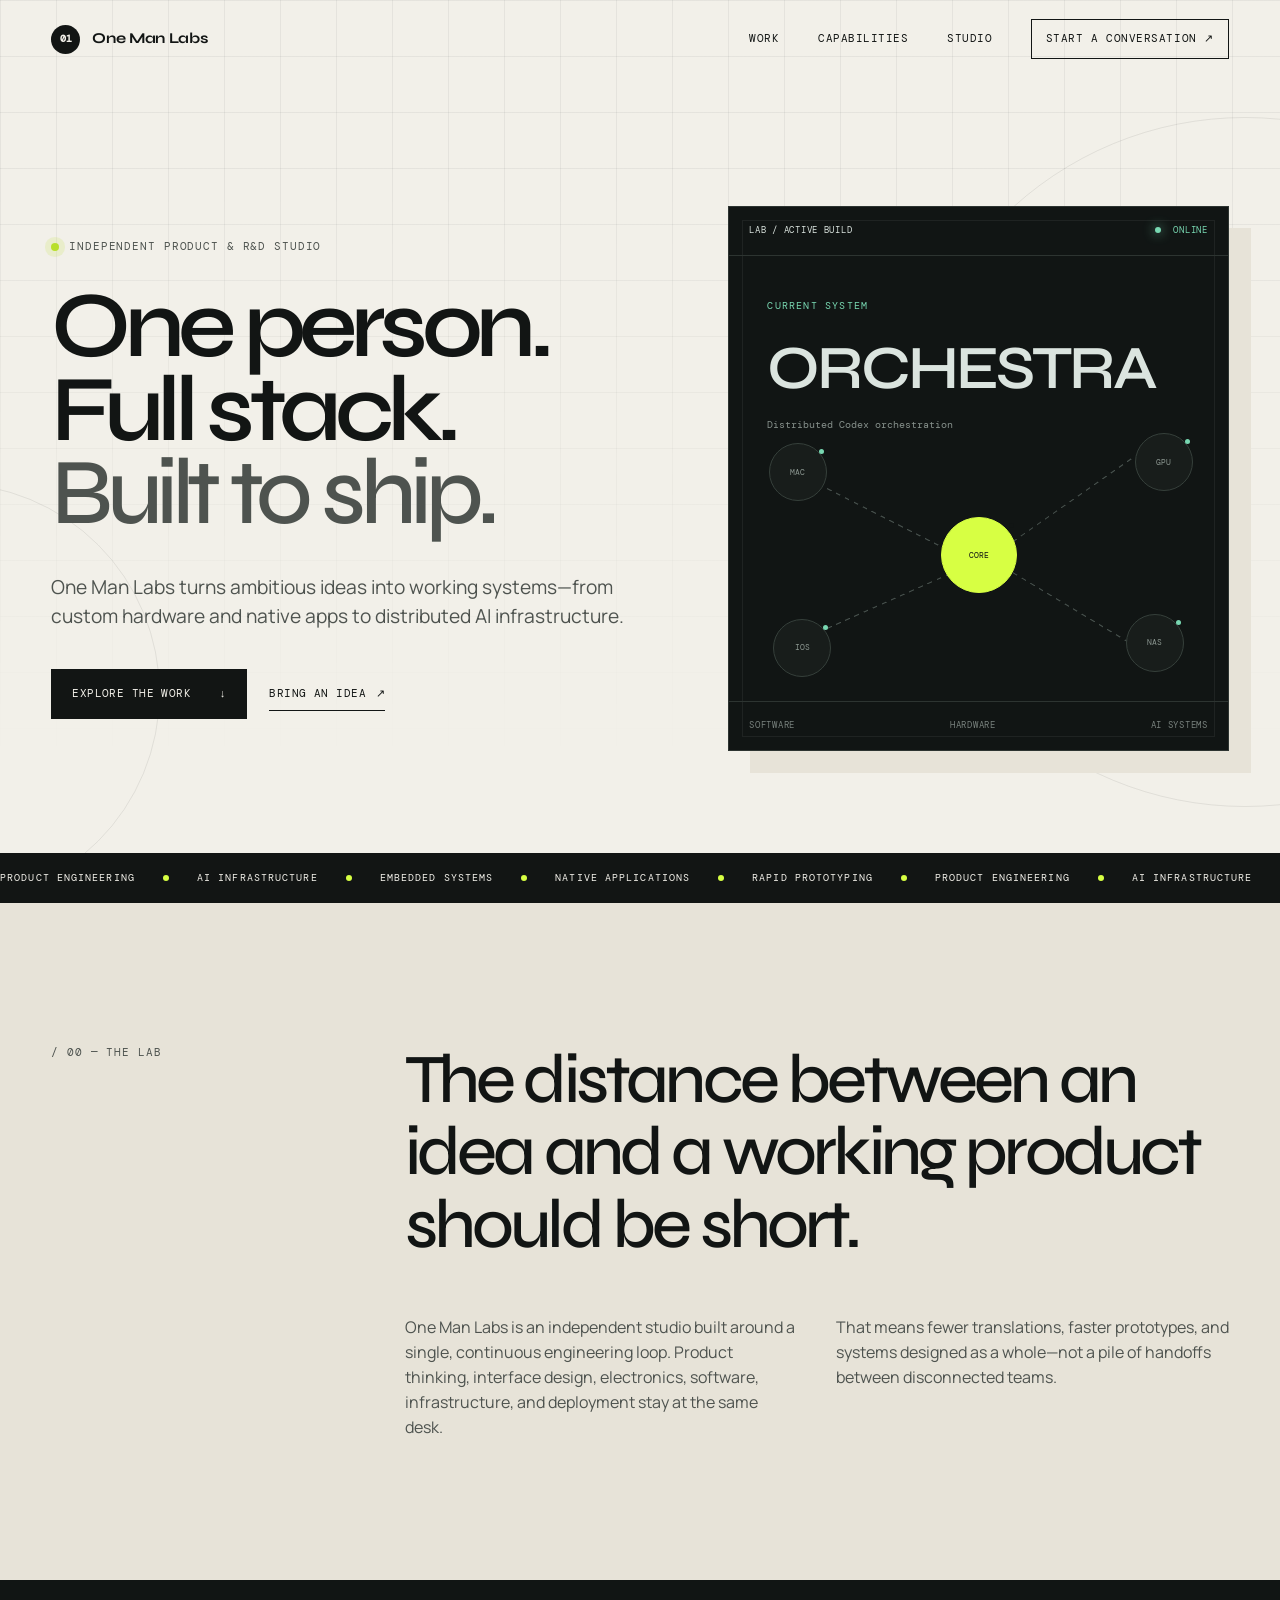
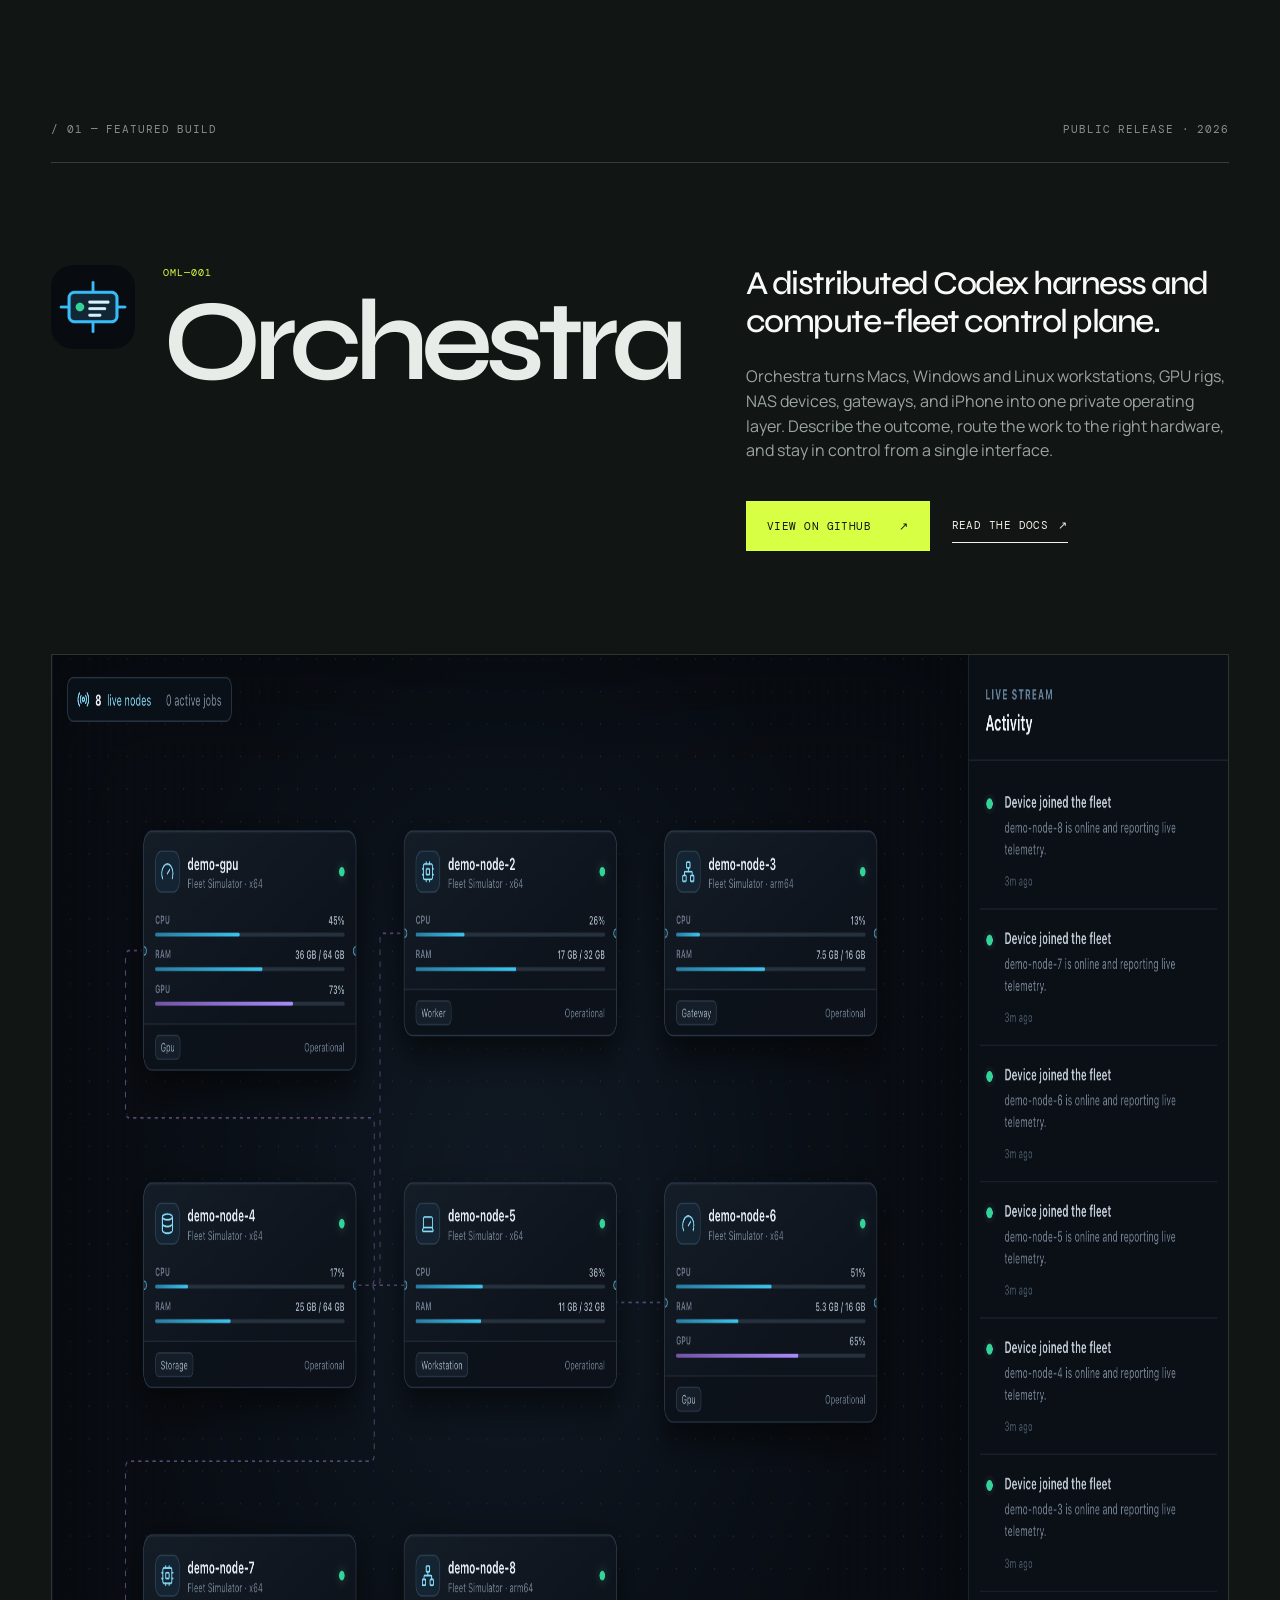
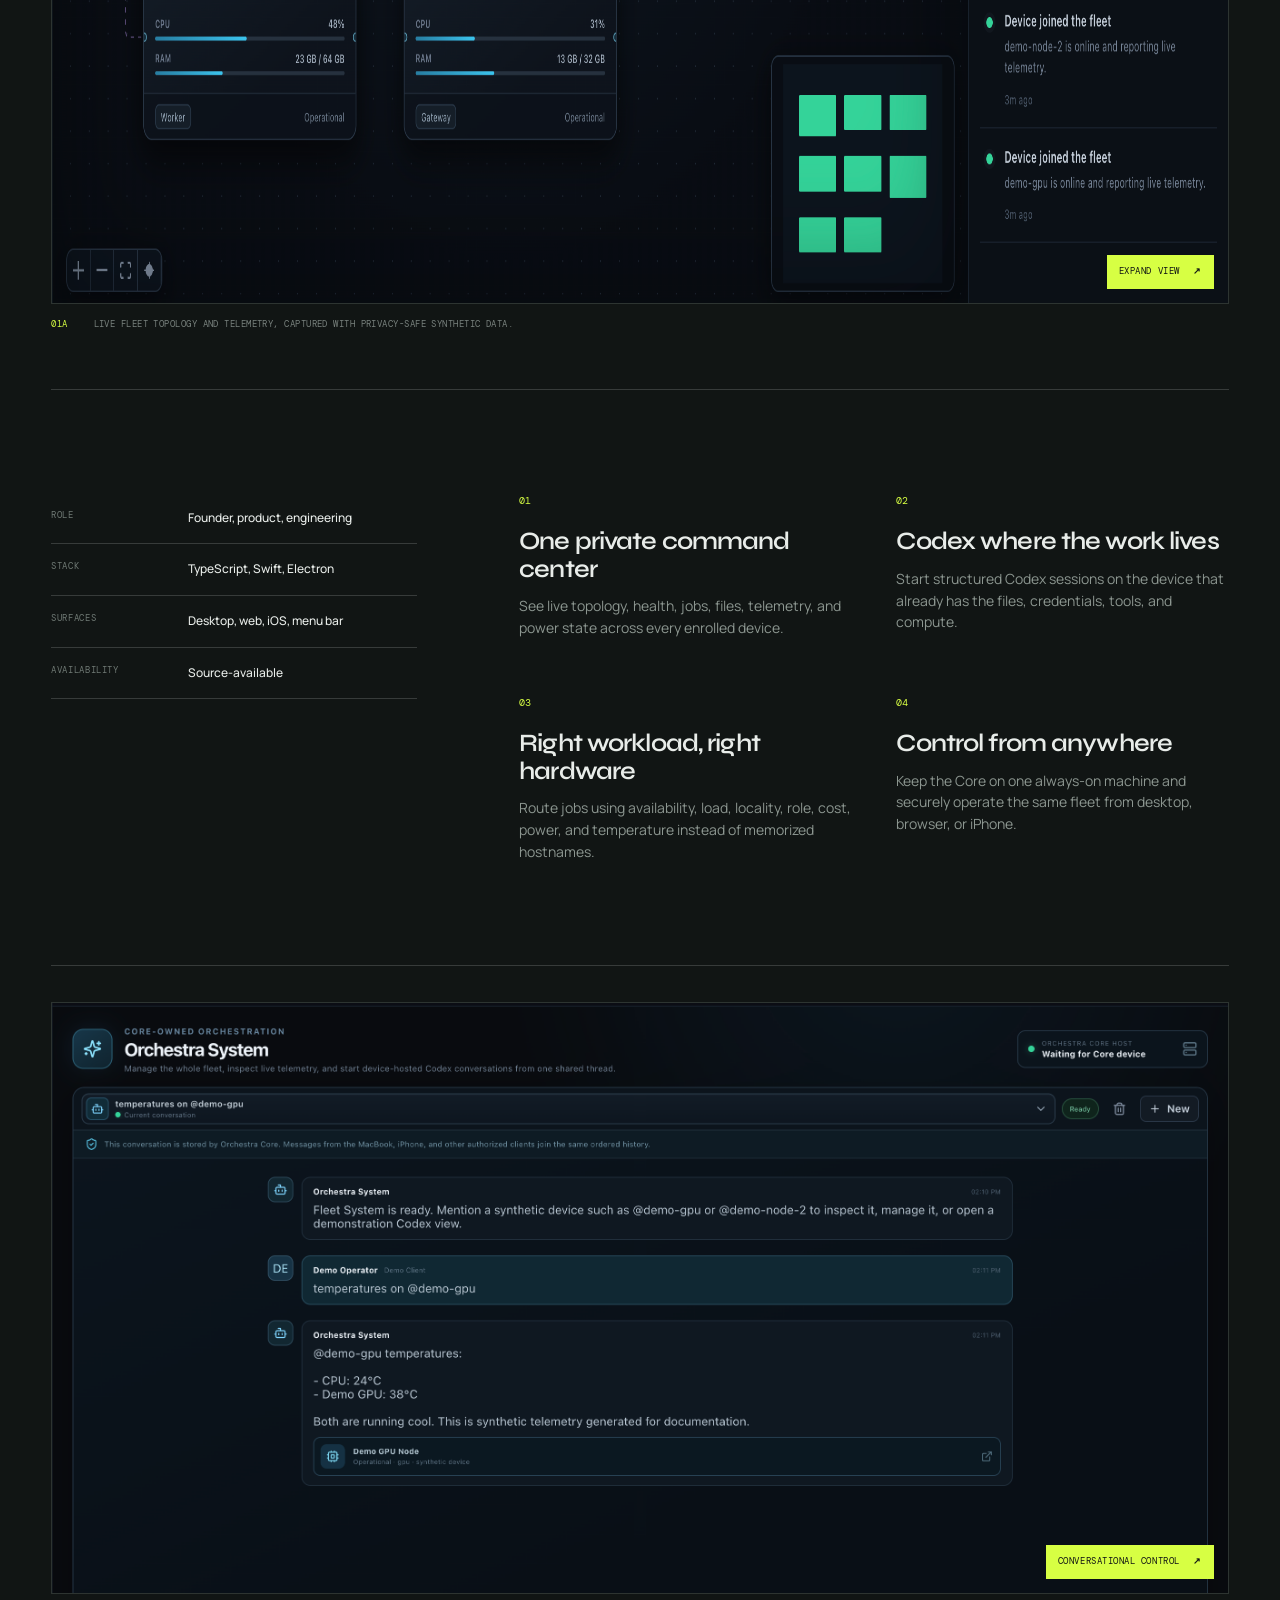
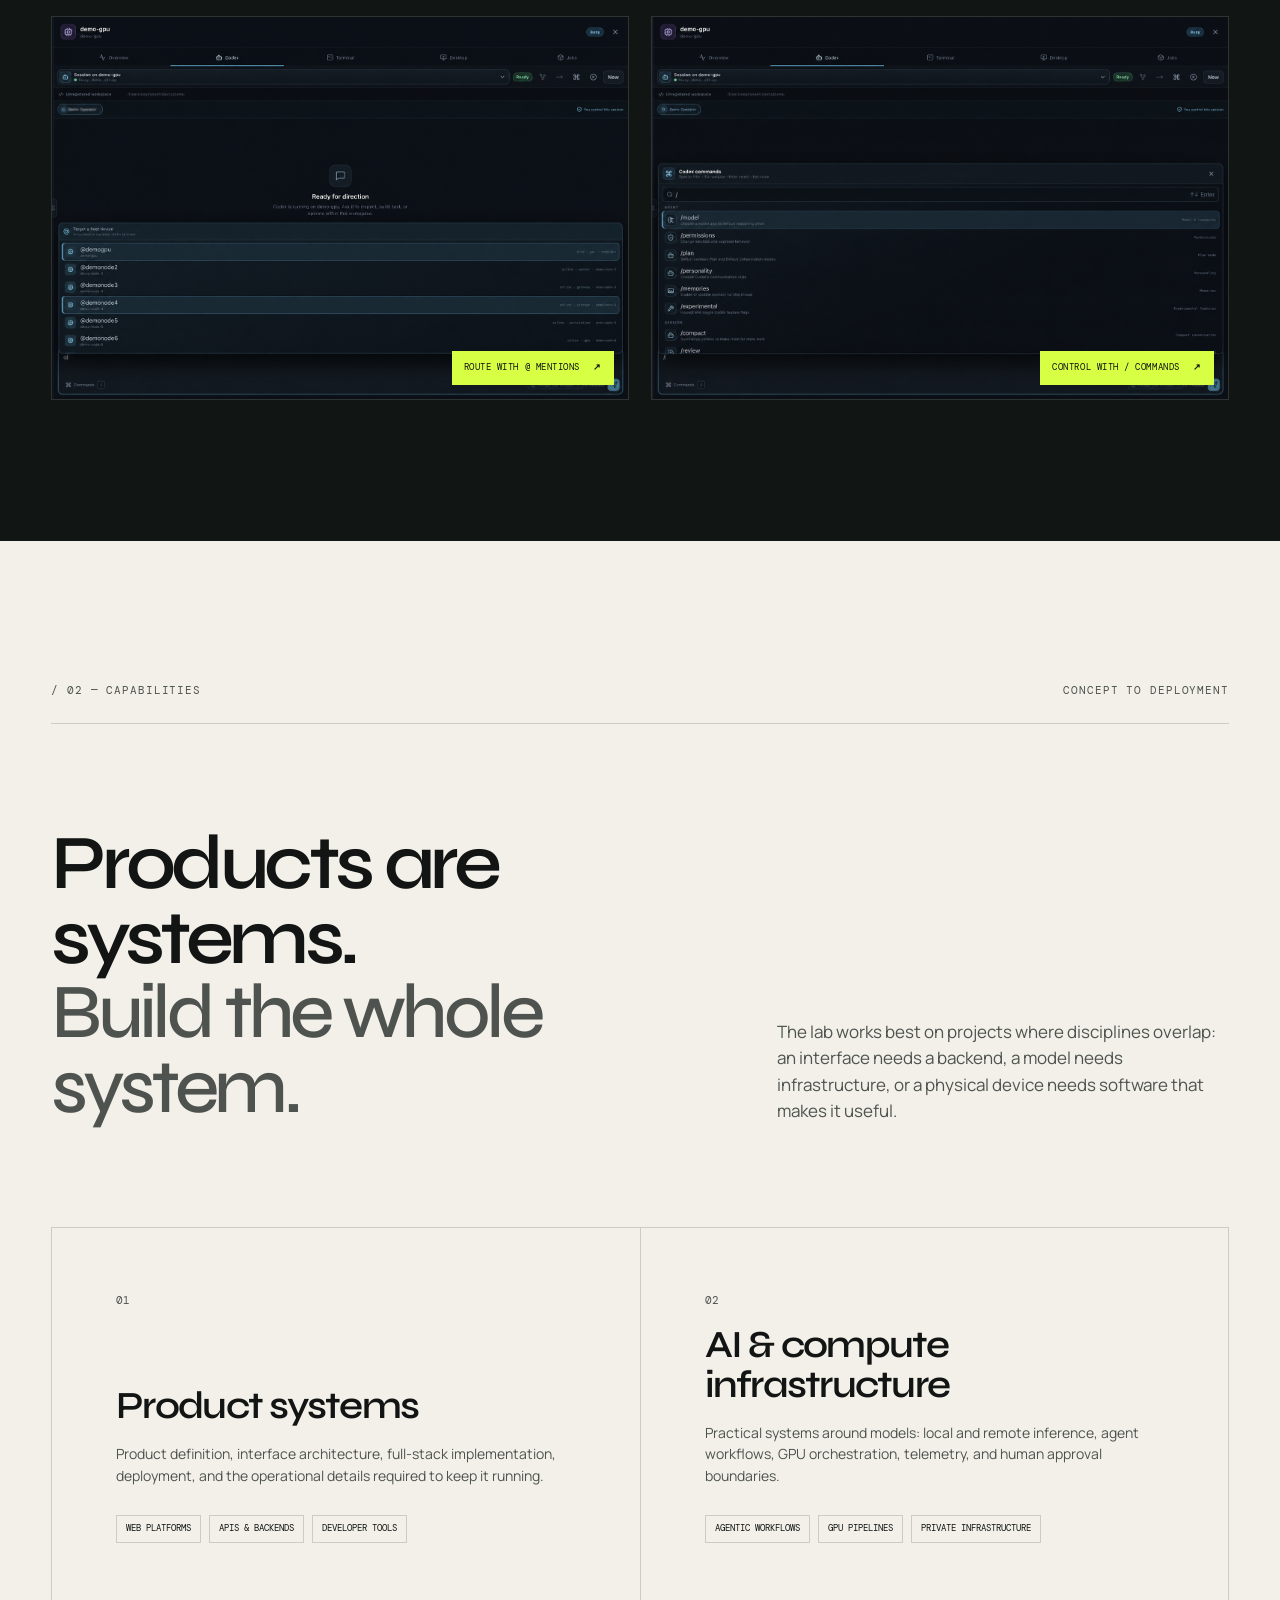
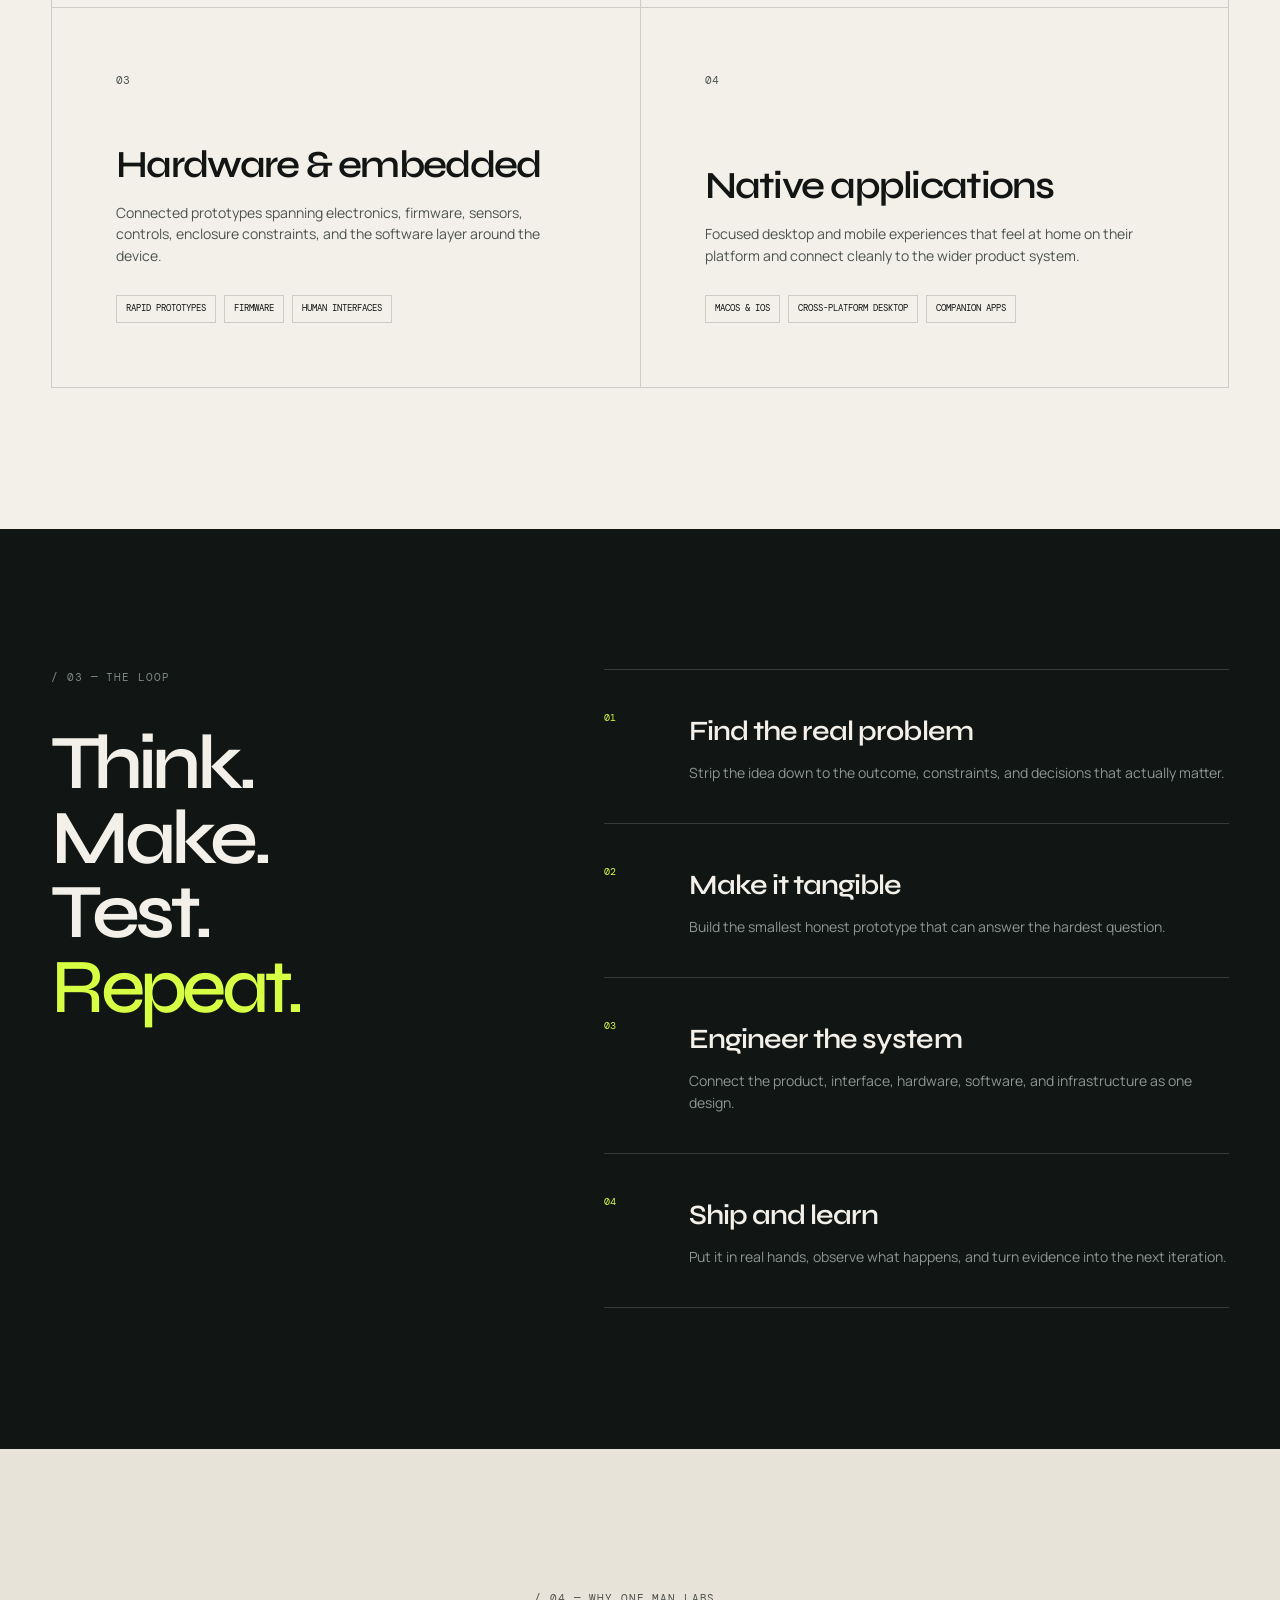
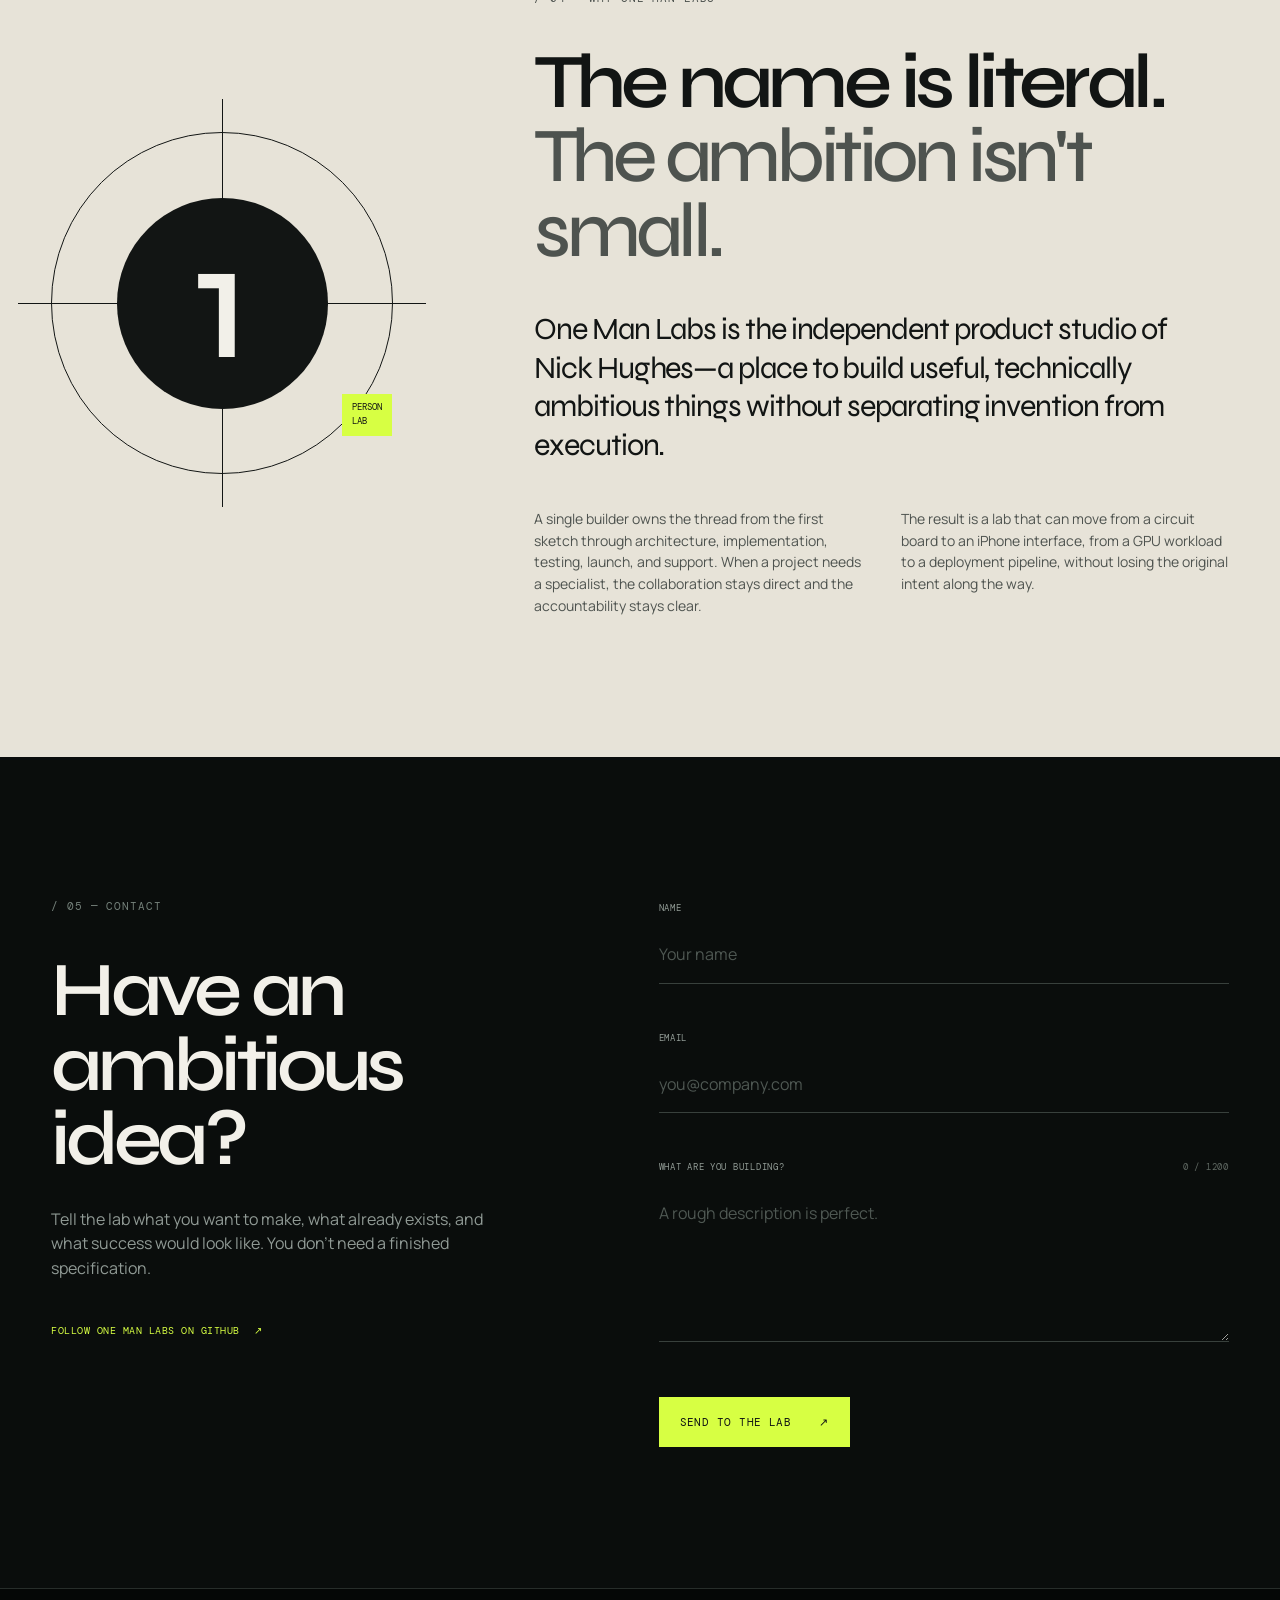
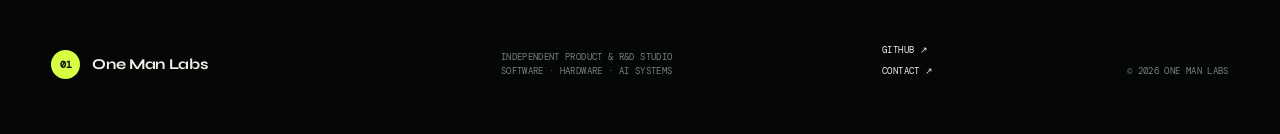
==== index.html @ 86913801 "Launch redesigned One Man Labs website" ====
<!DOCTYPE html>
<html lang="en">
<head>
  <meta charset="utf-8">
  <meta name="viewport" content="width=device-width, initial-scale=1">
  <meta name="description" content="One Man Labs is an independent product and R&amp;D studio building software, hardware, and AI systems from first sketch to shipped product.">
  <meta name="theme-color" content="#f2f0e9">
  <meta property="og:title" content="One Man Labs — Independent Product &amp; R&amp;D Studio">
  <meta property="og:description" content="One person. Full stack. From circuit boards to distributed AI systems.">
  <meta property="og:type" content="website">
  <meta property="og:url" content="https://www.onemanlabs.org/">
  <meta property="og:image" content="https://www.onemanlabs.org/assets/og.png">
  <meta property="og:image:width" content="1672">
  <meta property="og:image:height" content="941">
  <meta property="og:image:alt" content="One Man Labs — One person. Full stack. Built to ship.">
  <meta name="twitter:card" content="summary_large_image">
  <meta name="twitter:image" content="https://www.onemanlabs.org/assets/og.png">
  <title>One Man Labs — Independent Product &amp; R&amp;D Studio</title>
  <script>document.documentElement.classList.add("js");</script>
  <link rel="icon" href="assets/orchestra/orchestra-icon.png">
  <link rel="preconnect" href="https://fonts.googleapis.com">
  <link rel="preconnect" href="https://fonts.gstatic.com" crossorigin>
  <link href="https://fonts.googleapis.com/css2?family=DM+Mono:wght@400;500&amp;family=Manrope:wght@400;500;600;700&amp;family=Syne:wght@500;600;700&amp;display=swap" rel="stylesheet">
  <link rel="stylesheet" href="style.css">
</head>
<body>
  <a class="skip-link" href="#main">Skip to content</a>

  <nav class="site-nav" aria-label="Primary navigation">
    <div class="nav-inner">
      <a class="brand" href="#top" aria-label="One Man Labs, home">
        <span class="brand-index">01</span>
        <span>One Man Labs</span>
      </a>
      <button class="nav-toggle" type="button" aria-expanded="false" aria-controls="nav-links" aria-label="Open navigation">
        <span></span><span></span>
      </button>
      <div class="nav-links" id="nav-links">
        <a href="#work">Work</a>
        <a href="#capabilities">Capabilities</a>
        <a href="#studio">Studio</a>
        <a class="nav-contact" href="#contact">Start a conversation <span aria-hidden="true">↗</span></a>
      </div>
    </div>
  </nav>

  <main id="main">
    <header class="hero" id="top">
      <div class="hero-orbit orbit-one" aria-hidden="true"></div>
      <div class="hero-orbit orbit-two" aria-hidden="true"></div>
      <div class="container hero-grid">
        <div class="hero-copy">
          <p class="kicker reveal"><span></span> Independent product &amp; R&amp;D studio</p>
          <h1 class="reveal">One person.<br>Full stack.<br><em>Built to ship.</em></h1>
          <p class="hero-intro reveal">One Man Labs turns ambitious ideas into working systems—from custom hardware and native apps to distributed AI infrastructure.</p>
          <div class="hero-actions reveal">
            <a class="button button-dark" href="#work">Explore the work <span aria-hidden="true">↓</span></a>
            <a class="text-link" href="#contact">Bring an idea <span aria-hidden="true">↗</span></a>
          </div>
        </div>

        <div class="hero-console reveal" role="img" aria-label="A diagram representing the One Man Labs build process">
          <div class="console-head">
            <span>LAB / ACTIVE BUILD</span>
            <span class="status"><i></i> ONLINE</span>
          </div>
          <div class="console-main">
            <div class="console-label">CURRENT SYSTEM</div>
            <div class="console-title">ORCHESTRA</div>
            <div class="console-subtitle">Distributed Codex orchestration</div>
            <div class="system-map" aria-hidden="true">
              <span class="node node-core">CORE</span>
              <span class="node node-a">MAC</span>
              <span class="node node-b">GPU</span>
              <span class="node node-c">IOS</span>
              <span class="node node-d">NAS</span>
              <i class="line line-a"></i>
              <i class="line line-b"></i>
              <i class="line line-c"></i>
              <i class="line line-d"></i>
            </div>
          </div>
          <div class="console-foot">
            <span>SOFTWARE</span><span>HARDWARE</span><span>AI SYSTEMS</span>
          </div>
        </div>
      </div>

      <section class="discipline-strip" aria-label="One Man Labs disciplines">
        <div class="strip-track">
          <span>Product engineering</span><i></i><span>AI infrastructure</span><i></i><span>Embedded systems</span><i></i><span>Native applications</span><i></i><span>Rapid prototyping</span><i></i>
          <span aria-hidden="true">Product engineering</span><i aria-hidden="true"></i><span aria-hidden="true">AI infrastructure</span><i aria-hidden="true"></i><span aria-hidden="true">Embedded systems</span><i aria-hidden="true"></i><span aria-hidden="true">Native applications</span><i aria-hidden="true"></i><span aria-hidden="true">Rapid prototyping</span><i aria-hidden="true"></i>
        </div>
      </section>
    </header>

    <section class="statement section">
      <div class="container statement-grid">
        <p class="section-index reveal">/ 00 — THE LAB</p>
        <div>
          <h2 class="statement-title reveal">The distance between an idea and a working product should be short.</h2>
          <div class="statement-copy reveal">
            <p>One Man Labs is an independent studio built around a single, continuous engineering loop. Product thinking, interface design, electronics, software, infrastructure, and deployment stay at the same desk.</p>
            <p>That means fewer translations, faster prototypes, and systems designed as a whole—not a pile of handoffs between disconnected teams.</p>
          </div>
        </div>
      </div>
    </section>

    <section class="featured section" id="work">
      <div class="container">
        <div class="section-heading reveal">
          <p class="section-index">/ 01 — FEATURED BUILD</p>
          <p class="heading-note">Public release · 2026</p>
        </div>

        <article class="project">
          <div class="project-header">
            <div class="project-title-wrap reveal">
              <img class="project-icon" src="assets/orchestra/orchestra-icon.png" alt="Orchestra app icon" width="96" height="96">
              <div>
                <p class="project-number">OML—001</p>
                <h2>Orchestra</h2>
              </div>
            </div>
            <div class="project-summary reveal">
              <p class="project-lede">A distributed Codex harness and compute-fleet control plane.</p>
              <p>Orchestra turns Macs, Windows and Linux workstations, GPU rigs, NAS devices, gateways, and iPhone into one private operating layer. Describe the outcome, route the work to the right hardware, and stay in control from a single interface.</p>
              <div class="project-actions">
                <a class="button button-accent" href="https://github.com/OneManLabs/orchestra" target="_blank" rel="noopener noreferrer">View on GitHub <span aria-hidden="true">↗</span></a>
                <a class="text-link light" href="https://github.com/OneManLabs/orchestra#quick-start" target="_blank" rel="noopener noreferrer">Read the docs <span aria-hidden="true">↗</span></a>
              </div>
            </div>
          </div>

          <figure class="project-hero reveal">
            <button class="image-button" type="button" data-lightbox="assets/orchestra/fleet-canvas.png" aria-label="Open full-size Orchestra fleet canvas screenshot">
              <img src="assets/orchestra/fleet-canvas.png" alt="Orchestra Canvas displaying a synthetic eight-device compute fleet and live activity" width="2048" height="1248">
              <span>Expand view <b aria-hidden="true">↗</b></span>
            </button>
            <figcaption><span>01A</span> Live fleet topology and telemetry, captured with privacy-safe synthetic data.</figcaption>
          </figure>

          <div class="project-details">
            <div class="project-facts reveal">
              <div><span>Role</span><strong>Founder, product, engineering</strong></div>
              <div><span>Stack</span><strong>TypeScript, Swift, Electron</strong></div>
              <div><span>Surfaces</span><strong>Desktop, web, iOS, menu bar</strong></div>
              <div><span>Availability</span><strong>Source-available</strong></div>
            </div>
            <div class="project-capabilities">
              <article class="reveal">
                <span>01</span>
                <h3>One private command center</h3>
                <p>See live topology, health, jobs, files, telemetry, and power state across every enrolled device.</p>
              </article>
              <article class="reveal">
                <span>02</span>
                <h3>Codex where the work lives</h3>
                <p>Start structured Codex sessions on the device that already has the files, credentials, tools, and compute.</p>
              </article>
              <article class="reveal">
                <span>03</span>
                <h3>Right workload, right hardware</h3>
                <p>Route jobs using availability, load, locality, role, cost, power, and temperature instead of memorized hostnames.</p>
              </article>
              <article class="reveal">
                <span>04</span>
                <h3>Control from anywhere</h3>
                <p>Keep the Core on one always-on machine and securely operate the same fleet from desktop, browser, or iPhone.</p>
              </article>
            </div>
          </div>

          <section class="gallery" aria-label="Orchestra screenshots">
            <figure class="gallery-item gallery-wide reveal">
              <button class="image-button" type="button" data-lightbox="assets/orchestra/orchestra-system.png" aria-label="Open full-size Orchestra System screenshot">
                <img src="assets/orchestra/orchestra-system.png" alt="Orchestra System conversation inspecting synthetic GPU temperatures" loading="lazy" width="2048" height="1033">
                <span>Conversational control <b aria-hidden="true">↗</b></span>
              </button>
            </figure>
            <figure class="gallery-item reveal">
              <button class="image-button" type="button" data-lightbox="assets/orchestra/codex-device-mentions.png" aria-label="Open full-size Codex device mentions screenshot">
                <img src="assets/orchestra/codex-device-mentions.png" alt="Orchestra Codex interface routing a session with an at-device mention" loading="lazy" width="2048" height="1357">
                <span>Route with @ mentions <b aria-hidden="true">↗</b></span>
              </button>
            </figure>
            <figure class="gallery-item reveal">
              <button class="image-button" type="button" data-lightbox="assets/orchestra/codex-slash-commands.png" aria-label="Open full-size Codex slash commands screenshot">
                <img src="assets/orchestra/codex-slash-commands.png" alt="Orchestra Codex interface showing the slash-command palette" loading="lazy" width="2048" height="1357">
                <span>Control with / commands <b aria-hidden="true">↗</b></span>
              </button>
            </figure>
          </section>
        </article>
      </div>
    </section>

    <section class="capabilities section" id="capabilities">
      <div class="container">
        <div class="section-heading reveal">
          <p class="section-index">/ 02 — CAPABILITIES</p>
          <p class="heading-note">Concept to deployment</p>
        </div>
        <div class="capability-intro">
          <h2 class="reveal">Products are systems.<br><em>Build the whole system.</em></h2>
          <p class="reveal">The lab works best on projects where disciplines overlap: an interface needs a backend, a model needs infrastructure, or a physical device needs software that makes it useful.</p>
        </div>
        <div class="capability-list">
          <article class="reveal">
            <span class="cap-number">01</span>
            <h3>Product systems</h3>
            <p>Product definition, interface architecture, full-stack implementation, deployment, and the operational details required to keep it running.</p>
            <ul><li>Web platforms</li><li>APIs &amp; backends</li><li>Developer tools</li></ul>
          </article>
          <article class="reveal">
            <span class="cap-number">02</span>
            <h3>AI &amp; compute infrastructure</h3>
            <p>Practical systems around models: local and remote inference, agent workflows, GPU orchestration, telemetry, and human approval boundaries.</p>
            <ul><li>Agentic workflows</li><li>GPU pipelines</li><li>Private infrastructure</li></ul>
          </article>
          <article class="reveal">
            <span class="cap-number">03</span>
            <h3>Hardware &amp; embedded</h3>
            <p>Connected prototypes spanning electronics, firmware, sensors, controls, enclosure constraints, and the software layer around the device.</p>
            <ul><li>Rapid prototypes</li><li>Firmware</li><li>Human interfaces</li></ul>
          </article>
          <article class="reveal">
            <span class="cap-number">04</span>
            <h3>Native applications</h3>
            <p>Focused desktop and mobile experiences that feel at home on their platform and connect cleanly to the wider product system.</p>
            <ul><li>macOS &amp; iOS</li><li>Cross-platform desktop</li><li>Companion apps</li></ul>
          </article>
        </div>
      </div>
    </section>

    <section class="process section">
      <div class="container process-grid">
        <div class="process-title reveal">
          <p class="section-index">/ 03 — THE LOOP</p>
          <h2>Think.<br>Make.<br>Test.<br><em>Repeat.</em></h2>
        </div>
        <ol class="process-list">
          <li class="reveal"><span>01</span><div><h3>Find the real problem</h3><p>Strip the idea down to the outcome, constraints, and decisions that actually matter.</p></div></li>
          <li class="reveal"><span>02</span><div><h3>Make it tangible</h3><p>Build the smallest honest prototype that can answer the hardest question.</p></div></li>
          <li class="reveal"><span>03</span><div><h3>Engineer the system</h3><p>Connect the product, interface, hardware, software, and infrastructure as one design.</p></div></li>
          <li class="reveal"><span>04</span><div><h3>Ship and learn</h3><p>Put it in real hands, observe what happens, and turn evidence into the next iteration.</p></div></li>
        </ol>
      </div>
    </section>

    <section class="studio section" id="studio">
      <div class="container studio-grid">
        <div class="studio-mark reveal" aria-hidden="true">
          <span>1</span>
          <small>PERSON<br>LAB</small>
        </div>
        <div class="studio-copy">
          <p class="section-index reveal">/ 04 — WHY ONE MAN LABS</p>
          <h2 class="reveal">The name is literal.<br><em>The ambition isn't small.</em></h2>
          <p class="studio-lede reveal">One Man Labs is the independent product studio of Nick Hughes—a place to build useful, technically ambitious things without separating invention from execution.</p>
          <div class="studio-columns reveal">
            <p>A single builder owns the thread from the first sketch through architecture, implementation, testing, launch, and support. When a project needs a specialist, the collaboration stays direct and the accountability stays clear.</p>
            <p>The result is a lab that can move from a circuit board to an iPhone interface, from a GPU workload to a deployment pipeline, without losing the original intent along the way.</p>
          </div>
        </div>
      </div>
    </section>

    <section class="contact section" id="contact">
      <div class="container contact-grid">
        <div class="contact-copy reveal">
          <p class="section-index">/ 05 — CONTACT</p>
          <h2>Have an ambitious idea?</h2>
          <p>Tell the lab what you want to make, what already exists, and what success would look like. You don't need a finished specification.</p>
          <a class="github-link" href="https://github.com/OneManLabs" target="_blank" rel="noopener noreferrer">Follow One Man Labs on GitHub <span aria-hidden="true">↗</span></a>
        </div>

        <form id="contact-form" class="contact-form reveal" novalidate>
          <div class="form-status" role="status" aria-live="polite" hidden></div>
          <div class="form-row">
            <label for="name">Name</label>
            <input id="name" name="name" type="text" autocomplete="name" placeholder="Your name" required>
            <span class="field-error" data-error-for="name"></span>
          </div>
          <div class="form-row">
            <label for="email">Email</label>
            <input id="email" name="email" type="email" autocomplete="email" placeholder="you@company.com" required>
            <span class="field-error" data-error-for="email"></span>
          </div>
          <div class="form-row">
            <label for="message">What are you building? <span class="char-count">0 / 1200</span></label>
            <textarea id="message" name="message" rows="5" maxlength="1200" placeholder="A rough description is perfect." required></textarea>
            <span class="field-error" data-error-for="message"></span>
          </div>
          <button class="button button-accent" type="submit">Send to the lab <span aria-hidden="true">↗</span></button>
        </form>
      </div>
    </section>
  </main>

  <footer class="site-footer">
    <div class="container footer-grid">
      <a class="brand footer-brand" href="#top"><span class="brand-index">01</span><span>One Man Labs</span></a>
      <p>Independent product &amp; R&amp;D studio<br>Software · Hardware · AI systems</p>
      <div class="footer-links">
        <a href="https://github.com/OneManLabs" target="_blank" rel="noopener noreferrer">GitHub ↗</a>
        <a href="#contact">Contact ↗</a>
      </div>
      <p class="copyright">© <span id="year">2026</span> One Man Labs</p>
    </div>
  </footer>

  <dialog class="lightbox" aria-label="Screenshot viewer">
    <button class="lightbox-close" type="button" aria-label="Close screenshot">Close ×</button>
    <img src="assets/orchestra/fleet-canvas.png" alt="Expanded Orchestra screenshot">
  </dialog>

  <script src="script.js" defer></script>
</body>
</html>
---- style.css ----
:root {
  --paper: #f2f0e9;
  --paper-deep: #e7e3d8;
  --ink: #121514;
  --ink-soft: #4e534f;
  --night: #111514;
  --night-raised: #181d1b;
  --night-line: #2d3431;
  --acid: #d7ff43;
  --acid-dark: #b8df2b;
  --signal: #78d7b1;
  --line: rgba(18, 21, 20, 0.17);
  --white-line: rgba(255, 255, 255, 0.16);
  --display: "Syne", system-ui, sans-serif;
  --body: "Manrope", system-ui, sans-serif;
  --mono: "DM Mono", "SFMono-Regular", Consolas, monospace;
  --max: 1380px;
  --gutter: clamp(22px, 4vw, 64px);
  --radius: 4px;
}

* {
  box-sizing: border-box;
  margin: 0;
  padding: 0;
}

html {
  scroll-behavior: smooth;
  background: var(--paper);
}

body {
  min-width: 320px;
  color: var(--ink);
  background: var(--paper);
  font-family: var(--body);
  line-height: 1.55;
  -webkit-font-smoothing: antialiased;
  overflow-x: hidden;
}

body.nav-open {
  overflow: hidden;
}

img {
  display: block;
  max-width: 100%;
}

button,
input,
textarea {
  font: inherit;
}

a {
  color: inherit;
}

::selection {
  color: var(--night);
  background: var(--acid);
}

.container {
  width: min(100%, var(--max));
  margin-inline: auto;
  padding-inline: var(--gutter);
}

.section {
  padding-block: clamp(90px, 11vw, 170px);
  scroll-margin-top: 78px;
}

.skip-link {
  position: fixed;
  left: 16px;
  top: -80px;
  z-index: 1000;
  padding: 12px 18px;
  color: var(--night);
  background: var(--acid);
  font-family: var(--mono);
  font-size: 12px;
  text-decoration: none;
  transition: top 0.2s ease;
}

.skip-link:focus {
  top: 12px;
}

:focus-visible {
  outline: 3px solid var(--acid-dark);
  outline-offset: 4px;
}

.site-nav {
  position: fixed;
  inset: 0 0 auto;
  z-index: 100;
  border-bottom: 1px solid transparent;
  transition: background 0.25s ease, border-color 0.25s ease, color 0.25s ease;
}

.site-nav.scrolled,
.site-nav.menu-visible {
  color: var(--ink);
  background: rgba(242, 240, 233, 0.92);
  border-bottom-color: var(--line);
  backdrop-filter: blur(16px);
  -webkit-backdrop-filter: blur(16px);
}

.nav-inner {
  width: min(100%, var(--max));
  min-height: 78px;
  margin-inline: auto;
  padding-inline: var(--gutter);
  display: flex;
  align-items: center;
  justify-content: space-between;
  gap: 30px;
}

.brand {
  display: inline-flex;
  align-items: center;
  gap: 12px;
  font-family: var(--display);
  font-size: 15px;
  font-weight: 700;
  letter-spacing: -0.02em;
  text-decoration: none;
}

.brand-index {
  width: 29px;
  height: 29px;
  display: grid;
  place-items: center;
  background: var(--ink);
  color: var(--paper);
  border-radius: 50%;
  font-family: var(--mono);
  font-size: 10px;
  letter-spacing: 0;
}

.nav-links {
  display: flex;
  align-items: center;
  gap: clamp(22px, 3vw, 48px);
}

.nav-links a {
  position: relative;
  font-family: var(--mono);
  font-size: 11px;
  letter-spacing: 0.05em;
  text-decoration: none;
  text-transform: uppercase;
}

.nav-links a:not(.nav-contact)::after {
  content: "";
  position: absolute;
  left: 0;
  right: 100%;
  bottom: -6px;
  height: 1px;
  background: currentColor;
  transition: right 0.25s ease;
}

.nav-links a:hover::after,
.nav-links a.active::after {
  right: 0;
}

.nav-contact {
  padding: 10px 14px;
  border: 1px solid currentColor;
  transition: color 0.2s ease, background 0.2s ease;
}

.nav-contact:hover {
  color: var(--paper);
  background: var(--ink);
}

.nav-toggle {
  display: none;
  width: 44px;
  height: 44px;
  border: 0;
  background: transparent;
  cursor: pointer;
}

.nav-toggle span {
  display: block;
  width: 24px;
  height: 1px;
  margin: 7px auto;
  background: currentColor;
  transition: transform 0.25s ease;
}

.nav-toggle[aria-expanded="true"] span:first-child {
  transform: translateY(4px) rotate(45deg);
}

.nav-toggle[aria-expanded="true"] span:last-child {
  transform: translateY(-4px) rotate(-45deg);
}

.hero {
  position: relative;
  min-height: 100svh;
  padding-top: 78px;
  display: flex;
  flex-direction: column;
  overflow: hidden;
}

.hero::before {
  content: "";
  position: absolute;
  inset: 0;
  pointer-events: none;
  background-image:
    linear-gradient(rgba(18, 21, 20, 0.055) 1px, transparent 1px),
    linear-gradient(90deg, rgba(18, 21, 20, 0.055) 1px, transparent 1px);
  background-size: 56px 56px;
  mask-image: linear-gradient(to bottom, black 20%, transparent 85%);
}

.hero-grid {
  position: relative;
  z-index: 2;
  flex: 1;
  display: grid;
  grid-template-columns: minmax(0, 1.08fr) minmax(380px, 0.92fr);
  align-items: center;
  gap: clamp(54px, 7vw, 120px);
  padding-block: clamp(82px, 10vw, 145px) clamp(70px, 8vw, 120px);
}

.kicker,
.section-index,
.heading-note {
  font-family: var(--mono);
  font-size: 11px;
  letter-spacing: 0.08em;
  text-transform: uppercase;
}

.kicker {
  display: flex;
  align-items: center;
  gap: 10px;
  margin-bottom: 30px;
  color: var(--ink-soft);
}

.kicker span {
  width: 8px;
  height: 8px;
  border-radius: 50%;
  background: var(--acid-dark);
  box-shadow: 0 0 0 6px rgba(184, 223, 43, 0.16);
}

.hero h1 {
  max-width: 850px;
  font-family: var(--display);
  font-size: clamp(58px, 7.3vw, 118px);
  font-weight: 600;
  line-height: 0.89;
  letter-spacing: -0.07em;
}

h1 em,
h2 em {
  color: var(--ink-soft);
  font-style: normal;
  font-weight: 500;
}

.hero-intro {
  max-width: 650px;
  margin-top: 38px;
  color: var(--ink-soft);
  font-size: clamp(17px, 1.5vw, 22px);
  line-height: 1.5;
}

.hero-actions,
.project-actions {
  margin-top: 38px;
  display: flex;
  align-items: center;
  flex-wrap: wrap;
  gap: 22px;
}

.button {
  min-height: 50px;
  padding: 14px 20px;
  display: inline-flex;
  align-items: center;
  justify-content: center;
  gap: 28px;
  border: 1px solid transparent;
  border-radius: 0;
  font-family: var(--mono);
  font-size: 11px;
  letter-spacing: 0.04em;
  text-decoration: none;
  text-transform: uppercase;
  cursor: pointer;
  transition: transform 0.2s ease, box-shadow 0.2s ease, background 0.2s ease;
}

.button:hover {
  transform: translateY(-3px);
}

.button-dark {
  color: var(--paper);
  background: var(--ink);
}

.button-dark:hover {
  box-shadow: 7px 7px 0 var(--acid-dark);
}

.button-accent {
  color: var(--night);
  background: var(--acid);
}

.button-accent:hover {
  background: var(--acid-dark);
  box-shadow: 7px 7px 0 rgba(215, 255, 67, 0.17);
}

.button:disabled {
  opacity: 0.55;
  transform: none;
  cursor: wait;
}

.text-link {
  display: inline-flex;
  align-items: center;
  gap: 10px;
  padding-block: 8px;
  border-bottom: 1px solid currentColor;
  font-family: var(--mono);
  font-size: 11px;
  letter-spacing: 0.04em;
  text-decoration: none;
  text-transform: uppercase;
}

.text-link span,
.github-link span {
  transition: transform 0.2s ease;
}

.text-link:hover span,
.github-link:hover span {
  transform: translate(3px, -3px);
}

.text-link.light {
  color: var(--paper);
}

.hero-console {
  position: relative;
  min-height: 545px;
  display: grid;
  grid-template-rows: auto 1fr auto;
  color: #dbe4df;
  background: var(--night);
  border: 1px solid var(--night-line);
  box-shadow: 22px 22px 0 var(--paper-deep);
  transform: rotate(1.5deg);
}

.hero-console::after {
  content: "";
  position: absolute;
  inset: 13px;
  border: 1px solid rgba(255, 255, 255, 0.06);
  pointer-events: none;
}

.console-head,
.console-foot {
  position: relative;
  z-index: 1;
  padding: 17px 20px;
  display: flex;
  justify-content: space-between;
  gap: 18px;
  border-bottom: 1px solid var(--night-line);
  font-family: var(--mono);
  font-size: 9px;
  letter-spacing: 0.08em;
}

.console-foot {
  border-top: 1px solid var(--night-line);
  border-bottom: 0;
  color: #78817d;
}

.status {
  color: var(--signal);
}

.status i {
  display: inline-block;
  width: 6px;
  height: 6px;
  margin-right: 7px;
  border-radius: 50%;
  background: currentColor;
  box-shadow: 0 0 12px currentColor;
  animation: signal-pulse 2s ease-in-out infinite;
}

.console-main {
  position: relative;
  z-index: 1;
  padding: 42px 38px;
  overflow: hidden;
}

.console-label {
  color: var(--signal);
  font-family: var(--mono);
  font-size: 10px;
  letter-spacing: 0.12em;
}

.console-title {
  margin-top: 8px;
  font-family: var(--display);
  font-size: clamp(38px, 4.8vw, 64px);
  font-weight: 600;
  letter-spacing: -0.05em;
}

.console-subtitle {
  color: #87918c;
  font-family: var(--mono);
  font-size: 10px;
}

.system-map {
  position: absolute;
  inset: 175px 26px 22px;
}

.node {
  position: absolute;
  z-index: 2;
  width: 58px;
  height: 58px;
  display: grid;
  place-items: center;
  color: #8b9690;
  background: var(--night-raised);
  border: 1px solid #36403b;
  border-radius: 50%;
  font-family: var(--mono);
  font-size: 8px;
}

.node::after {
  content: "";
  position: absolute;
  width: 5px;
  height: 5px;
  right: 2px;
  top: 5px;
  border-radius: 50%;
  background: var(--signal);
}

.node-core {
  left: 50%;
  top: 50%;
  width: 76px;
  height: 76px;
  color: var(--night);
  background: var(--acid);
  border-color: var(--acid);
  transform: translate(-50%, -50%);
}

.node-core::after {
  background: var(--night);
}

.node-a { left: 3%; top: 5%; }
.node-b { right: 2%; top: 1%; }
.node-c { left: 4%; bottom: 1%; }
.node-d { right: 4%; bottom: 3%; }

.system-map .line {
  position: absolute;
  z-index: 1;
  height: 1px;
  background: repeating-linear-gradient(90deg, #49534f 0 5px, transparent 5px 10px);
  transform-origin: left center;
}

.line-a { left: 16%; top: 23%; width: 40%; transform: rotate(27deg); }
.line-b { left: 54%; top: 49%; width: 38%; transform: rotate(-35deg); }
.line-c { left: 16%; bottom: 20%; width: 39%; transform: rotate(-24deg); }
.line-d { left: 54%; top: 53%; width: 37%; transform: rotate(31deg); }

.hero-orbit {
  position: absolute;
  border: 1px solid rgba(18, 21, 20, 0.08);
  border-radius: 50%;
  pointer-events: none;
}

.orbit-one {
  width: 690px;
  height: 690px;
  top: 13%;
  right: -310px;
}

.orbit-two {
  width: 420px;
  height: 420px;
  bottom: 0;
  left: -260px;
}

.discipline-strip {
  position: relative;
  z-index: 3;
  width: 100%;
  padding-block: 17px;
  overflow: hidden;
  color: var(--paper);
  background: var(--ink);
}

.strip-track {
  width: max-content;
  display: flex;
  align-items: center;
  gap: 28px;
  animation: strip-scroll 30s linear infinite;
}

.strip-track span {
  font-family: var(--mono);
  font-size: 10px;
  letter-spacing: 0.11em;
  text-transform: uppercase;
}

.strip-track i {
  width: 6px;
  height: 6px;
  background: var(--acid);
  border-radius: 50%;
}

@keyframes strip-scroll {
  to { transform: translateX(-50%); }
}

@keyframes signal-pulse {
  50% { opacity: 0.35; box-shadow: 0 0 4px currentColor; }
}

.statement {
  background: var(--paper-deep);
}

.statement-grid {
  display: grid;
  grid-template-columns: minmax(140px, 0.32fr) 1fr;
  gap: clamp(40px, 7vw, 120px);
}

.section-index {
  color: var(--ink-soft);
}

.statement-title {
  max-width: 1020px;
  font-family: var(--display);
  font-size: clamp(40px, 5.4vw, 82px);
  font-weight: 500;
  line-height: 1.05;
  letter-spacing: -0.055em;
}

.statement-copy {
  max-width: 850px;
  margin-top: 54px;
  display: grid;
  grid-template-columns: repeat(2, 1fr);
  gap: 38px;
  color: var(--ink-soft);
  font-size: 16px;
}

.featured {
  color: #e8ece9;
  background: var(--night);
}

.section-heading {
  padding-bottom: 24px;
  display: flex;
  align-items: center;
  justify-content: space-between;
  gap: 30px;
  border-bottom: 1px solid var(--white-line);
}

.featured .section-index,
.featured .heading-note {
  color: #87918c;
}

.heading-note {
  color: var(--ink-soft);
}

.project-header {
  padding-block: clamp(60px, 8vw, 110px);
  display: grid;
  grid-template-columns: 1.08fr 0.92fr;
  gap: clamp(55px, 10vw, 150px);
}

.project-title-wrap {
  display: flex;
  align-items: flex-start;
  gap: 28px;
}

.project-icon {
  width: 84px;
  height: 84px;
  border-radius: 22px;
}

.project-number {
  margin-bottom: 12px;
  color: var(--acid);
  font-family: var(--mono);
  font-size: 10px;
  letter-spacing: 0.1em;
}

.project h2 {
  font-family: var(--display);
  font-size: clamp(62px, 9vw, 132px);
  font-weight: 600;
  line-height: 0.85;
  letter-spacing: -0.07em;
}

.project-lede {
  max-width: 620px;
  margin-bottom: 24px;
  color: #f8faf8;
  font-family: var(--display);
  font-size: clamp(26px, 2.6vw, 42px);
  font-weight: 500;
  line-height: 1.12;
  letter-spacing: -0.045em;
}

.project-summary > p:last-of-type {
  max-width: 640px;
  color: #9ba59f;
}

.project-hero {
  padding-bottom: 58px;
}

.image-button {
  position: relative;
  width: 100%;
  padding: 0;
  display: block;
  overflow: hidden;
  border: 1px solid var(--night-line);
  background: #090d12;
  cursor: zoom-in;
}

.image-button img {
  width: 100%;
  transition: transform 0.7s cubic-bezier(0.2, 0.7, 0.2, 1), filter 0.3s ease;
}

.image-button:hover img {
  transform: scale(1.018);
  filter: brightness(1.08);
}

.image-button > span {
  position: absolute;
  right: 14px;
  bottom: 14px;
  padding: 10px 12px;
  color: var(--night);
  background: var(--acid);
  font-family: var(--mono);
  font-size: 9px;
  letter-spacing: 0.06em;
  text-transform: uppercase;
}

.image-button > span b {
  margin-left: 8px;
}

.project-hero figcaption {
  margin-top: 14px;
  display: flex;
  gap: 26px;
  color: #78817d;
  font-family: var(--mono);
  font-size: 9px;
  letter-spacing: 0.05em;
  text-transform: uppercase;
}

.project-hero figcaption span {
  color: var(--acid);
}

.project-details {
  padding-block: clamp(70px, 8vw, 120px);
  display: grid;
  grid-template-columns: 0.68fr 1.32fr;
  gap: clamp(55px, 8vw, 120px);
  border-top: 1px solid var(--white-line);
}

.project-facts > div {
  padding-block: 16px;
  display: grid;
  grid-template-columns: 0.7fr 1.3fr;
  gap: 14px;
  border-bottom: 1px solid var(--white-line);
}

.project-facts span {
  color: #6f7974;
  font-family: var(--mono);
  font-size: 9px;
  letter-spacing: 0.07em;
  text-transform: uppercase;
}

.project-facts strong {
  font-size: 12px;
  font-weight: 500;
}

.project-capabilities {
  display: grid;
  grid-template-columns: repeat(2, 1fr);
  gap: 56px 45px;
}

.project-capabilities article > span {
  display: block;
  margin-bottom: 20px;
  color: var(--acid);
  font-family: var(--mono);
  font-size: 10px;
}

.project-capabilities h3 {
  margin-bottom: 12px;
  font-family: var(--display);
  font-size: 25px;
  font-weight: 600;
  line-height: 1.1;
  letter-spacing: -0.035em;
}

.project-capabilities p {
  color: #8c9690;
  font-size: 14px;
}

.gallery {
  padding-top: 36px;
  display: grid;
  grid-template-columns: repeat(2, 1fr);
  gap: 22px;
  border-top: 1px solid var(--white-line);
}

.gallery-wide {
  grid-column: 1 / -1;
}

.gallery-item .image-button {
  height: 100%;
}

.gallery-item img {
  height: 100%;
  object-fit: cover;
}

.capabilities {
  background: var(--paper);
}

.capabilities .section-heading {
  border-bottom-color: var(--line);
}

.capability-intro {
  padding-block: clamp(60px, 8vw, 110px);
  display: grid;
  grid-template-columns: 1.15fr 0.85fr;
  align-items: end;
  gap: clamp(50px, 9vw, 140px);
}

.capability-intro h2,
.process-title h2,
.studio-copy h2,
.contact-copy h2 {
  font-family: var(--display);
  font-size: clamp(44px, 6vw, 88px);
  font-weight: 600;
  line-height: 0.97;
  letter-spacing: -0.06em;
}

.capability-intro > p {
  max-width: 540px;
  color: var(--ink-soft);
  font-size: 17px;
}

.capability-list {
  display: grid;
  grid-template-columns: repeat(2, 1fr);
  border-top: 1px solid var(--line);
  border-left: 1px solid var(--line);
}

.capability-list article {
  min-height: 380px;
  padding: clamp(34px, 5vw, 66px);
  display: flex;
  flex-direction: column;
  border-right: 1px solid var(--line);
  border-bottom: 1px solid var(--line);
  transition: color 0.3s ease, background 0.3s ease;
}

.capability-list article:hover {
  color: var(--paper);
  background: var(--ink);
}

.cap-number {
  margin-bottom: auto;
  color: var(--ink-soft);
  font-family: var(--mono);
  font-size: 11px;
}

.capability-list article:hover .cap-number {
  color: var(--acid);
}

.capability-list h3 {
  margin-bottom: 17px;
  font-family: var(--display);
  font-size: clamp(27px, 3vw, 42px);
  font-weight: 600;
  line-height: 1.04;
  letter-spacing: -0.045em;
}

.capability-list p {
  max-width: 510px;
  color: var(--ink-soft);
  font-size: 14px;
}

.capability-list article:hover p {
  color: #aab3ae;
}

.capability-list ul {
  margin-top: 28px;
  display: flex;
  flex-wrap: wrap;
  gap: 8px;
  list-style: none;
}

.capability-list li {
  padding: 6px 9px;
  border: 1px solid var(--line);
  font-family: var(--mono);
  font-size: 9px;
  text-transform: uppercase;
}

.capability-list article:hover li {
  border-color: var(--white-line);
}

.process {
  color: var(--paper);
  background: var(--night);
}

.process-grid {
  display: grid;
  grid-template-columns: 0.78fr 1.22fr;
  gap: clamp(70px, 12vw, 190px);
}

.process .section-index {
  margin-bottom: 40px;
  color: #7f8883;
}

.process-title {
  position: sticky;
  top: 130px;
  align-self: start;
}

.process-title h2 em {
  color: var(--acid);
}

.process-list {
  list-style: none;
  border-top: 1px solid var(--white-line);
}

.process-list li {
  padding-block: 40px;
  display: grid;
  grid-template-columns: 60px 1fr;
  gap: 25px;
  border-bottom: 1px solid var(--white-line);
}

.process-list li > span {
  color: var(--acid);
  font-family: var(--mono);
  font-size: 10px;
}

.process-list h3 {
  margin-bottom: 8px;
  font-family: var(--display);
  font-size: 28px;
  font-weight: 600;
  letter-spacing: -0.035em;
}

.process-list p {
  max-width: 580px;
  color: #8d9791;
  font-size: 14px;
}

.studio {
  background: var(--paper-deep);
}

.studio-grid {
  display: grid;
  grid-template-columns: 0.66fr 1.34fr;
  gap: clamp(70px, 11vw, 170px);
  align-items: center;
}

.studio-mark {
  aspect-ratio: 1;
  position: relative;
  display: grid;
  place-items: center;
  border: 1px solid var(--ink);
  border-radius: 50%;
}

.studio-mark::before,
.studio-mark::after {
  content: "";
  position: absolute;
  background: var(--ink);
}

.studio-mark::before {
  width: 120%;
  height: 1px;
}

.studio-mark::after {
  width: 1px;
  height: 120%;
}

.studio-mark span {
  position: relative;
  z-index: 1;
  width: 62%;
  aspect-ratio: 1;
  display: grid;
  place-items: center;
  color: var(--paper);
  background: var(--ink);
  border-radius: 50%;
  font-family: var(--display);
  font-size: clamp(90px, 13vw, 190px);
  font-weight: 500;
  line-height: 1;
}

.studio-mark small {
  position: absolute;
  z-index: 2;
  right: 0;
  bottom: 11%;
  padding: 7px 10px;
  color: var(--ink);
  background: var(--acid);
  font-family: var(--mono);
  font-size: 9px;
}

.studio-copy .section-index {
  margin-bottom: 38px;
}

.studio-copy h2 em {
  color: var(--ink-soft);
}

.studio-lede {
  max-width: 820px;
  margin-top: 42px;
  font-family: var(--display);
  font-size: clamp(22px, 2.4vw, 34px);
  line-height: 1.25;
  letter-spacing: -0.035em;
}

.studio-columns {
  margin-top: 44px;
  display: grid;
  grid-template-columns: repeat(2, 1fr);
  gap: 40px;
  color: var(--ink-soft);
  font-size: 14px;
}

.contact {
  color: var(--paper);
  background: #0a0d0c;
}

.contact-grid {
  display: grid;
  grid-template-columns: 0.9fr 1.1fr;
  gap: clamp(70px, 11vw, 170px);
}

.contact .section-index {
  margin-bottom: 38px;
  color: #74807a;
}

.contact-copy > p:not(.section-index) {
  max-width: 550px;
  margin-top: 30px;
  color: #909a95;
}

.github-link {
  margin-top: 42px;
  display: inline-flex;
  gap: 14px;
  color: var(--acid);
  font-family: var(--mono);
  font-size: 10px;
  letter-spacing: 0.05em;
  text-decoration: none;
  text-transform: uppercase;
}

.contact-form {
  padding-top: 4px;
}

.form-row {
  position: relative;
  margin-bottom: 30px;
}

.form-row label {
  display: flex;
  justify-content: space-between;
  gap: 20px;
  margin-bottom: 10px;
  color: #929c96;
  font-family: var(--mono);
  font-size: 9px;
  letter-spacing: 0.08em;
  text-transform: uppercase;
}

.char-count {
  color: #606963;
}

.form-row input,
.form-row textarea {
  width: 100%;
  padding: 16px 0;
  color: var(--paper);
  background: transparent;
  border: 0;
  border-bottom: 1px solid #38403c;
  border-radius: 0;
  outline: none;
  font-size: 16px;
  resize: vertical;
  transition: border-color 0.2s ease;
}

.form-row input::placeholder,
.form-row textarea::placeholder {
  color: #4f5853;
}

.form-row input:focus,
.form-row textarea:focus {
  border-bottom-color: var(--acid);
}

.form-row input.invalid,
.form-row textarea.invalid {
  border-bottom-color: #ff7f73;
}

.field-error {
  min-height: 18px;
  display: block;
  padding-top: 6px;
  color: #ff978d;
  font-family: var(--mono);
  font-size: 9px;
}

.form-status {
  margin-bottom: 28px;
  padding: 14px 16px;
  border: 1px solid var(--white-line);
  font-size: 13px;
}

.form-status.success {
  color: var(--acid);
  border-color: rgba(215, 255, 67, 0.45);
}

.form-status.error {
  color: #ff978d;
  border-color: rgba(255, 151, 141, 0.4);
}

.site-footer {
  padding-block: 55px;
  color: var(--paper);
  background: #050706;
  border-top: 1px solid #272d2a;
}

.footer-grid {
  display: grid;
  grid-template-columns: 1.2fr 1fr 0.6fr auto;
  gap: 40px;
  align-items: end;
}

.footer-brand .brand-index {
  color: var(--ink);
  background: var(--acid);
}

.footer-grid > p,
.footer-links,
.copyright {
  color: #77817c;
  font-family: var(--mono);
  font-size: 9px;
  letter-spacing: 0.04em;
  text-transform: uppercase;
}

.footer-links {
  display: flex;
  flex-direction: column;
  gap: 7px;
}

.footer-links a {
  color: var(--paper);
  text-decoration: none;
}

.lightbox {
  width: min(94vw, 1700px);
  max-width: none;
  max-height: 94vh;
  padding: 54px 16px 16px;
  color: var(--paper);
  background: #080b0a;
  border: 1px solid #343b37;
  overflow: auto;
}

.lightbox::backdrop {
  background: rgba(2, 4, 3, 0.9);
  backdrop-filter: blur(8px);
}

.lightbox img {
  width: 100%;
  height: auto;
}

.lightbox-close {
  position: absolute;
  right: 16px;
  top: 14px;
  padding: 6px 0;
  color: var(--paper);
  background: transparent;
  border: 0;
  font-family: var(--mono);
  font-size: 10px;
  text-transform: uppercase;
  cursor: pointer;
}

.js .reveal {
  opacity: 0;
  transform: translateY(24px);
  transition: opacity 0.75s ease, transform 0.75s cubic-bezier(0.2, 0.7, 0.2, 1);
}

.js .reveal.visible {
  opacity: 1;
  transform: none;
}

@media (max-width: 1080px) {
  .hero-grid {
    grid-template-columns: 1fr;
  }

  .hero-copy {
    max-width: 920px;
  }

  .hero-console {
    width: min(100%, 720px);
    min-height: 500px;
    justify-self: end;
  }

  .project-header,
  .project-details,
  .capability-intro,
  .process-grid,
  .studio-grid,
  .contact-grid {
    grid-template-columns: 1fr;
  }

  .project-summary {
    max-width: 780px;
    margin-left: min(11vw, 130px);
  }

  .project-details,
  .process-grid,
  .studio-grid,
  .contact-grid {
    gap: 70px;
  }

  .project-facts {
    display: grid;
    grid-template-columns: repeat(2, 1fr);
    gap: 0 35px;
  }

  .process-title {
    position: static;
  }

  .studio-mark {
    width: min(65vw, 560px);
    justify-self: center;
  }

  .footer-grid {
    grid-template-columns: 1fr 1fr;
  }
}

@media (max-width: 760px) {
  :root {
    --gutter: 22px;
  }

  .section {
    padding-block: 86px;
  }

  .nav-inner {
    min-height: 68px;
  }

  .nav-toggle {
    display: block;
    z-index: 2;
  }

  .nav-links {
    position: fixed;
    inset: 0;
    padding: 110px var(--gutter) 40px;
    display: flex;
    flex-direction: column;
    align-items: flex-start;
    gap: 25px;
    color: var(--ink);
    background: var(--paper);
    transform: translateX(100%);
    visibility: hidden;
    transition: transform 0.3s ease, visibility 0.3s;
  }

  .nav-links.open {
    transform: none;
    visibility: visible;
  }

  .nav-links a {
    font-family: var(--display);
    font-size: 34px;
    font-weight: 600;
    letter-spacing: -0.04em;
    text-transform: none;
  }

  .nav-contact {
    margin-top: auto;
    padding: 14px 16px;
    font-family: var(--mono) !important;
    font-size: 11px !important;
    letter-spacing: 0.05em !important;
    text-transform: uppercase !important;
  }

  .hero {
    min-height: auto;
    padding-top: 68px;
  }

  .hero-grid {
    gap: 72px;
    padding-block: 70px 85px;
  }

  .hero h1 {
    font-size: clamp(54px, 18vw, 82px);
  }

  .hero-intro {
    margin-top: 30px;
    font-size: 16px;
  }

  .hero-console {
    width: 96%;
    min-height: 430px;
    box-shadow: 12px 12px 0 var(--paper-deep);
  }

  .console-main {
    padding: 35px 24px;
  }

  .console-foot {
    flex-wrap: wrap;
  }

  .statement-grid,
  .statement-copy {
    grid-template-columns: 1fr;
  }

  .statement-grid {
    gap: 42px;
  }

  .statement-copy {
    margin-top: 38px;
    gap: 20px;
  }

  .section-heading {
    align-items: flex-start;
    flex-direction: column;
    gap: 8px;
  }

  .project-title-wrap {
    align-items: center;
    gap: 18px;
  }

  .project-icon {
    width: 60px;
    height: 60px;
    border-radius: 16px;
  }

  .project h2 {
    font-size: clamp(56px, 20vw, 86px);
  }

  .project-summary {
    margin-left: 0;
  }

  .project-facts,
  .project-capabilities,
  .gallery,
  .capability-list,
  .studio-columns {
    grid-template-columns: 1fr;
  }

  .project-facts {
    display: block;
  }

  .project-capabilities {
    gap: 42px;
  }

  .gallery-wide {
    grid-column: auto;
  }

  .gallery-item img {
    min-height: 270px;
  }

  .capability-intro {
    padding-block: 60px;
  }

  .capability-list article {
    min-height: 330px;
    padding: 34px 26px;
  }

  .process-list li {
    grid-template-columns: 40px 1fr;
  }

  .studio-mark {
    width: min(82vw, 420px);
  }

  .footer-grid {
    grid-template-columns: 1fr;
    align-items: start;
  }
}

@media (max-width: 430px) {
  .brand {
    font-size: 13px;
  }

  .hero-actions,
  .project-actions {
    align-items: flex-start;
    flex-direction: column;
  }

  .button {
    width: 100%;
  }

  .hero-console {
    min-height: 390px;
  }

  .system-map {
    inset: 165px 12px 16px;
  }

  .node {
    width: 48px;
    height: 48px;
  }

  .node-core {
    width: 66px;
    height: 66px;
  }

  .project-hero figcaption {
    flex-direction: column;
    gap: 5px;
  }
}

@media (prefers-reduced-motion: reduce) {
  *,
  *::before,
  *::after {
    scroll-behavior: auto !important;
    animation-duration: 0.01ms !important;
    animation-iteration-count: 1 !important;
    transition-duration: 0.01ms !important;
  }

  .js .reveal {
    opacity: 1;
    transform: none;
  }
}
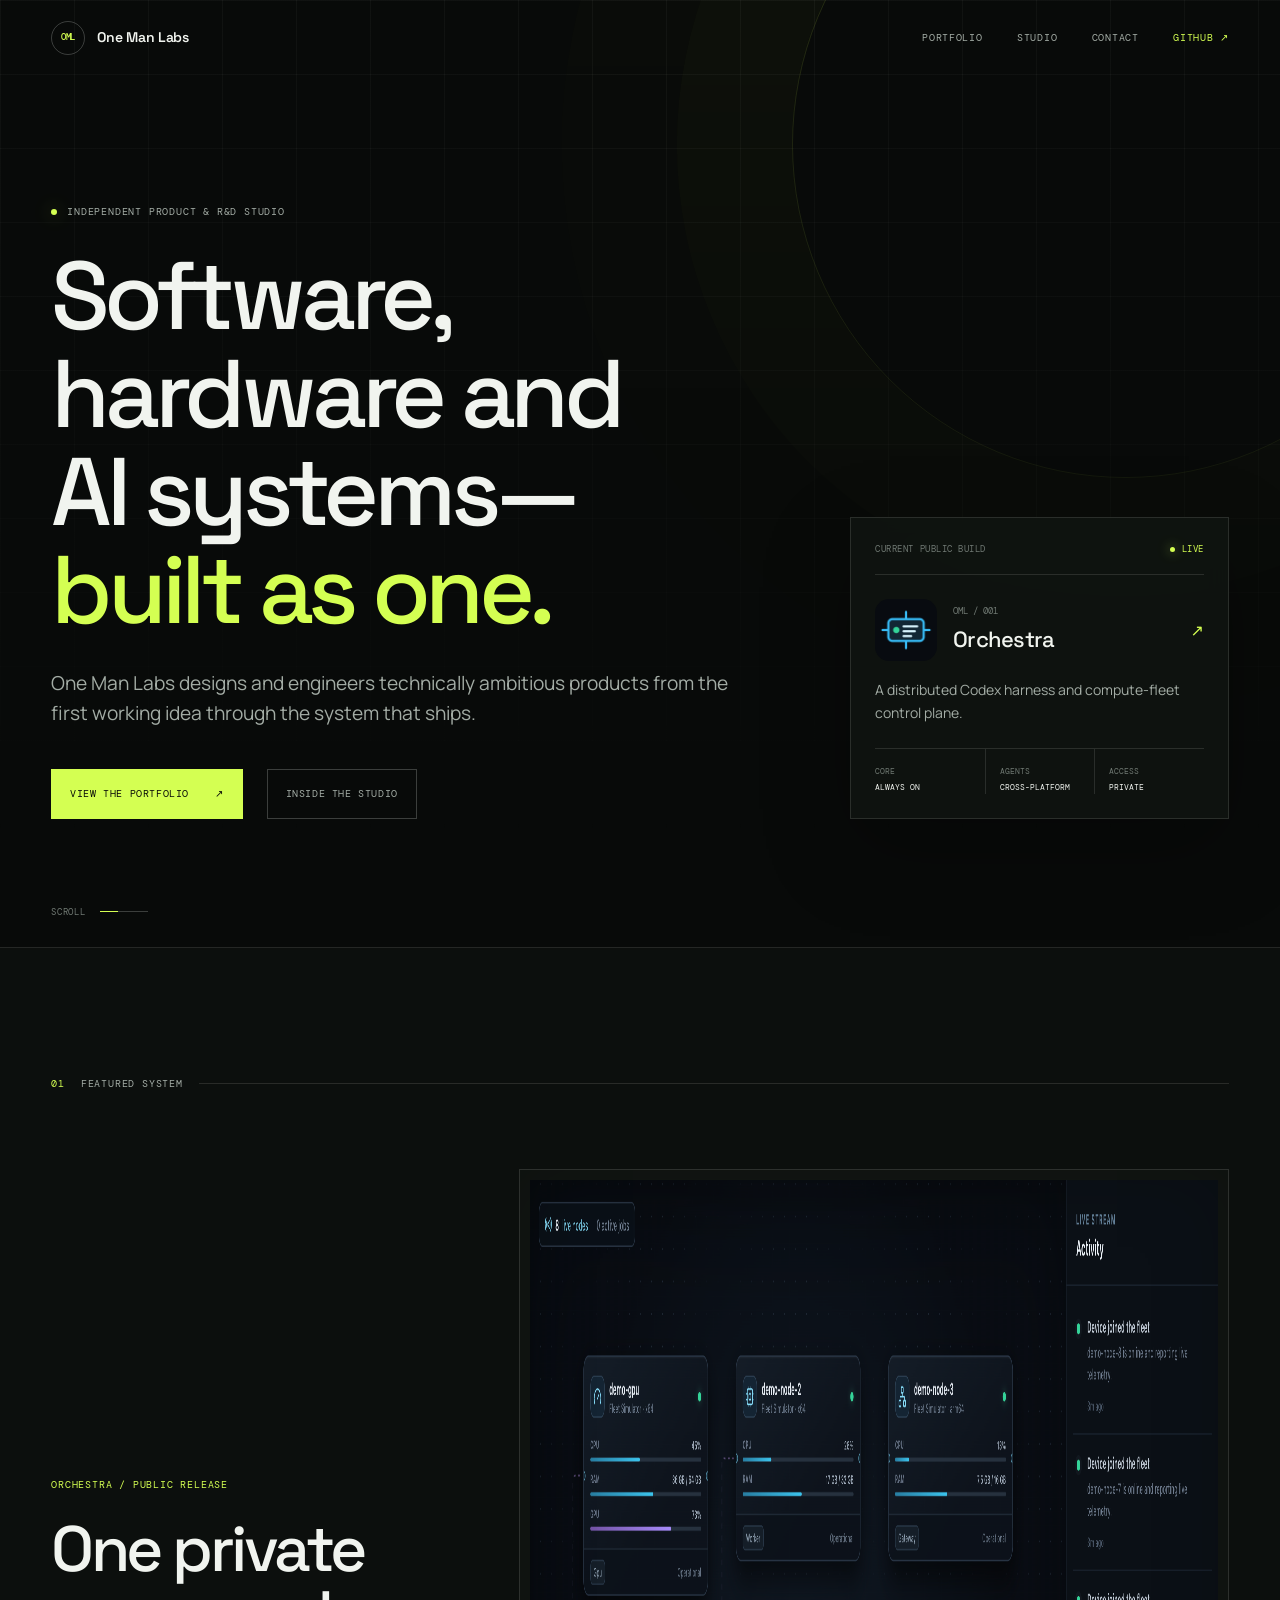
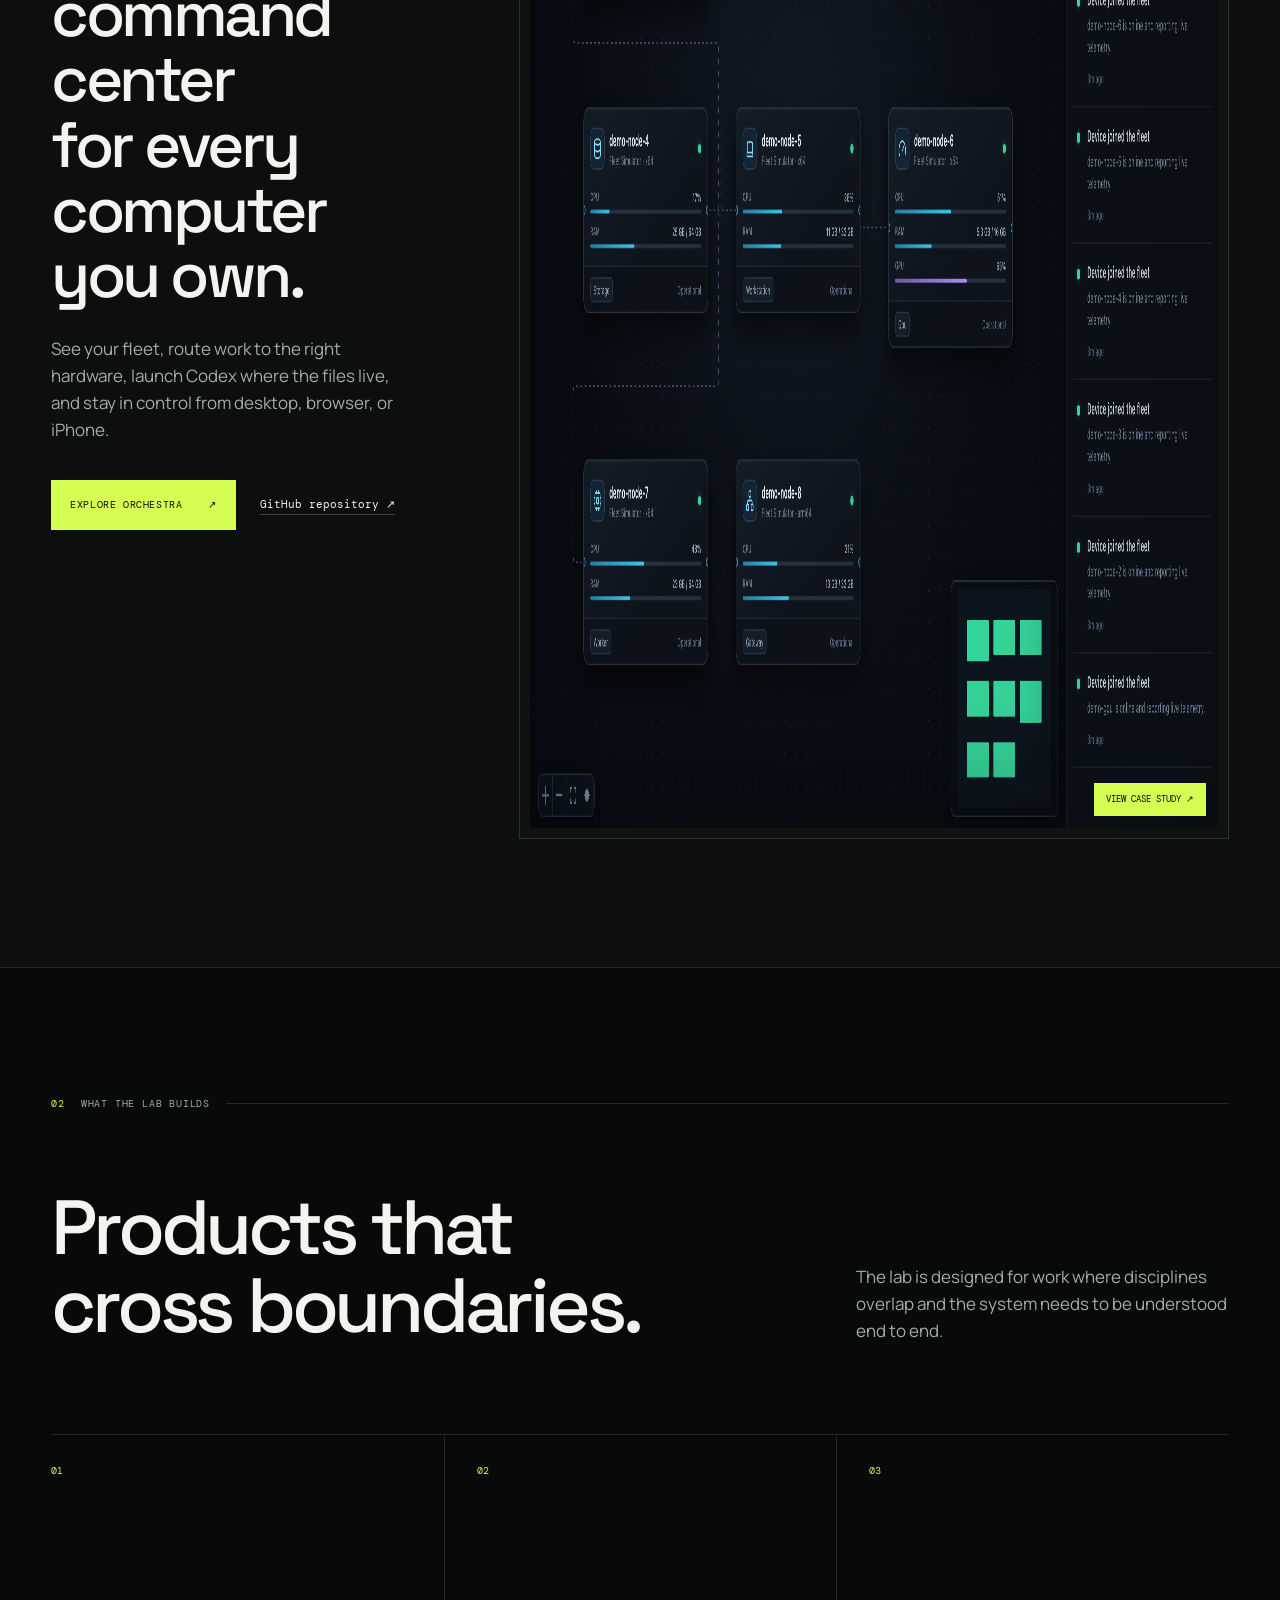
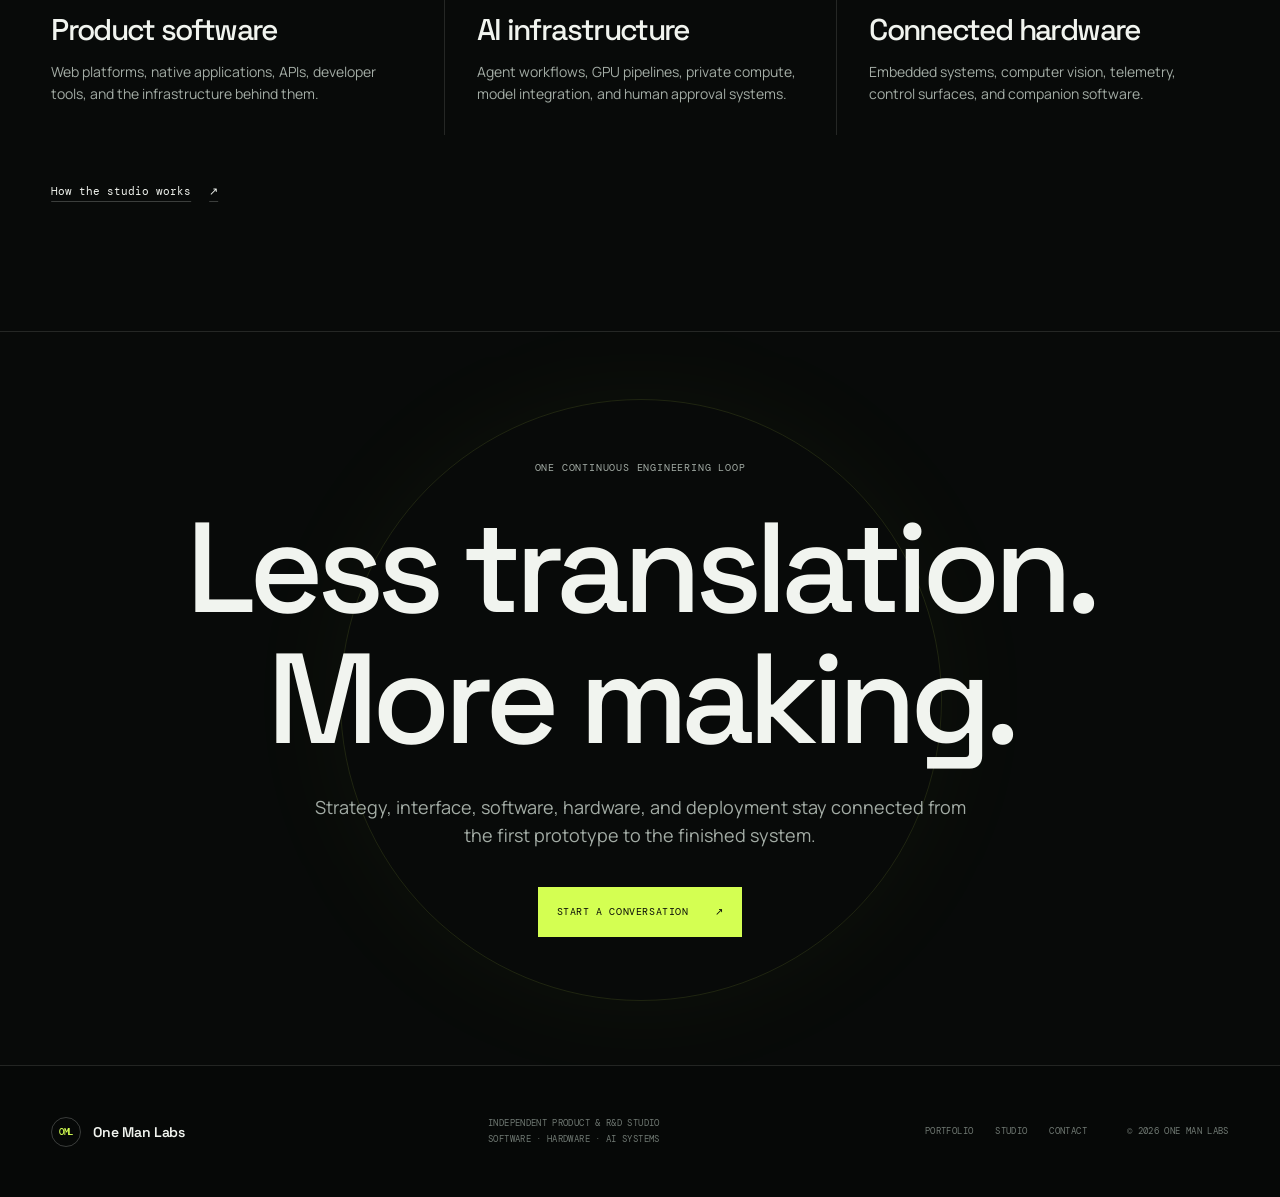
==== commit 6c9fac73: "Redesign site as a dark multi-page portfolio" ====
--- a/index.html
+++ b/index.html
@@ -3,319 +3,129 @@
 <head>
   <meta charset="utf-8">
   <meta name="viewport" content="width=device-width, initial-scale=1">
-  <meta name="description" content="One Man Labs is an independent product and R&amp;D studio building software, hardware, and AI systems from first sketch to shipped product.">
-  <meta name="theme-color" content="#f2f0e9">
-  <meta property="og:title" content="One Man Labs — Independent Product &amp; R&amp;D Studio">
-  <meta property="og:description" content="One person. Full stack. From circuit boards to distributed AI systems.">
+  <meta name="description" content="One Man Labs is an independent product and R&D studio building software, hardware, and AI systems.">
+  <meta name="theme-color" content="#090b0a">
+  <meta property="og:title" content="One Man Labs — Software, hardware and AI systems">
+  <meta property="og:description" content="An independent product and R&D studio building ambitious systems end to end.">
   <meta property="og:type" content="website">
   <meta property="og:url" content="https://www.onemanlabs.org/">
   <meta property="og:image" content="https://www.onemanlabs.org/assets/og.png">
-  <meta property="og:image:width" content="1672">
-  <meta property="og:image:height" content="941">
-  <meta property="og:image:alt" content="One Man Labs — One person. Full stack. Built to ship.">
   <meta name="twitter:card" content="summary_large_image">
-  <meta name="twitter:image" content="https://www.onemanlabs.org/assets/og.png">
-  <title>One Man Labs — Independent Product &amp; R&amp;D Studio</title>
+  <link rel="canonical" href="https://www.onemanlabs.org/">
+  <title>One Man Labs — Product &amp; R&amp;D Studio</title>
   <script>document.documentElement.classList.add("js");</script>
   <link rel="icon" href="assets/orchestra/orchestra-icon.png">
   <link rel="preconnect" href="https://fonts.googleapis.com">
   <link rel="preconnect" href="https://fonts.gstatic.com" crossorigin>
-  <link href="https://fonts.googleapis.com/css2?family=DM+Mono:wght@400;500&amp;family=Manrope:wght@400;500;600;700&amp;family=Syne:wght@500;600;700&amp;display=swap" rel="stylesheet">
+  <link href="https://fonts.googleapis.com/css2?family=DM+Mono:wght@400;500&amp;family=Manrope:wght@400;500;600&amp;family=Space+Grotesk:wght@400;500;600&amp;display=swap" rel="stylesheet">
   <link rel="stylesheet" href="style.css">
 </head>
 <body>
   <a class="skip-link" href="#main">Skip to content</a>
 
-  <nav class="site-nav" aria-label="Primary navigation">
-    <div class="nav-inner">
-      <a class="brand" href="#top" aria-label="One Man Labs, home">
-        <span class="brand-index">01</span>
-        <span>One Man Labs</span>
-      </a>
-      <button class="nav-toggle" type="button" aria-expanded="false" aria-controls="nav-links" aria-label="Open navigation">
-        <span></span><span></span>
-      </button>
-      <div class="nav-links" id="nav-links">
-        <a href="#work">Work</a>
-        <a href="#capabilities">Capabilities</a>
-        <a href="#studio">Studio</a>
-        <a class="nav-contact" href="#contact">Start a conversation <span aria-hidden="true">↗</span></a>
-      </div>
-    </div>
-  </nav>
+  <header class="site-header">
+    <a class="site-brand" href="index.html" aria-label="One Man Labs home">
+      <span class="brand-mark">OML</span>
+      <span class="brand-name">One Man Labs</span>
+    </a>
+    <button class="menu-toggle" type="button" aria-expanded="false" aria-controls="site-menu" aria-label="Open navigation">
+      <span></span><span></span>
+    </button>
+    <nav class="site-menu" id="site-menu" aria-label="Primary navigation">
+      <a href="work.html">Portfolio</a>
+      <a href="studio.html">Studio</a>
+      <a href="contact.html">Contact</a>
+      <a class="external-link" href="https://github.com/OneManLabs" target="_blank" rel="noopener noreferrer">GitHub ↗</a>
+    </nav>
+  </header>
 
   <main id="main">
-    <header class="hero" id="top">
-      <div class="hero-orbit orbit-one" aria-hidden="true"></div>
-      <div class="hero-orbit orbit-two" aria-hidden="true"></div>
-      <div class="container hero-grid">
-        <div class="hero-copy">
-          <p class="kicker reveal"><span></span> Independent product &amp; R&amp;D studio</p>
-          <h1 class="reveal">One person.<br>Full stack.<br><em>Built to ship.</em></h1>
-          <p class="hero-intro reveal">One Man Labs turns ambitious ideas into working systems—from custom hardware and native apps to distributed AI infrastructure.</p>
-          <div class="hero-actions reveal">
-            <a class="button button-dark" href="#work">Explore the work <span aria-hidden="true">↓</span></a>
-            <a class="text-link" href="#contact">Bring an idea <span aria-hidden="true">↗</span></a>
+    <section class="home-hero">
+      <div class="ambient-grid" aria-hidden="true"></div>
+      <div class="page-shell hero-layout">
+        <div class="hero-copy reveal">
+          <p class="eyebrow"><span></span> Independent product &amp; R&amp;D studio</p>
+          <h1>Software, hardware and AI systems—<em>built as one.</em></h1>
+          <p class="hero-lede">One Man Labs designs and engineers technically ambitious products from the first working idea through the system that ships.</p>
+          <div class="button-row">
+            <a class="button button-primary" href="work.html">View the portfolio <span>↗</span></a>
+            <a class="button button-quiet" href="studio.html">Inside the studio</a>
           </div>
         </div>
 
-        <div class="hero-console reveal" role="img" aria-label="A diagram representing the One Man Labs build process">
-          <div class="console-head">
-            <span>LAB / ACTIVE BUILD</span>
-            <span class="status"><i></i> ONLINE</span>
-          </div>
-          <div class="console-main">
-            <div class="console-label">CURRENT SYSTEM</div>
-            <div class="console-title">ORCHESTRA</div>
-            <div class="console-subtitle">Distributed Codex orchestration</div>
-            <div class="system-map" aria-hidden="true">
-              <span class="node node-core">CORE</span>
-              <span class="node node-a">MAC</span>
-              <span class="node node-b">GPU</span>
-              <span class="node node-c">IOS</span>
-              <span class="node node-d">NAS</span>
-              <i class="line line-a"></i>
-              <i class="line line-b"></i>
-              <i class="line line-c"></i>
-              <i class="line line-d"></i>
+        <aside class="build-status reveal" aria-label="Current public build">
+          <div class="status-topline"><span>Current public build</span><i>Live</i></div>
+          <a class="status-project" href="orchestra.html">
+            <img src="assets/orchestra/orchestra-icon.png" width="72" height="72" alt="Orchestra icon">
+            <div><small>OML / 001</small><strong>Orchestra</strong></div>
+            <span aria-hidden="true">↗</span>
+          </a>
+          <p>A distributed Codex harness and compute-fleet control plane.</p>
+          <dl class="status-facts">
+            <div><dt>Core</dt><dd>Always on</dd></div>
+            <div><dt>Agents</dt><dd>Cross-platform</dd></div>
+            <div><dt>Access</dt><dd>Private</dd></div>
+          </dl>
+        </aside>
+      </div>
+      <a class="scroll-cue" href="#featured"><span>Scroll</span><i></i></a>
+    </section>
+
+    <section class="section section-featured" id="featured">
+      <div class="page-shell">
+        <div class="section-label reveal"><span>01</span> Featured system</div>
+        <article class="feature-split">
+          <div class="feature-copy reveal">
+            <p class="project-code">ORCHESTRA / PUBLIC RELEASE</p>
+            <h2>One private command center for every computer you own.</h2>
+            <p>See your fleet, route work to the right hardware, launch Codex where the files live, and stay in control from desktop, browser, or iPhone.</p>
+            <div class="button-row">
+              <a class="button button-primary" href="orchestra.html">Explore Orchestra <span>↗</span></a>
+              <a class="inline-link" href="https://github.com/OneManLabs/orchestra" target="_blank" rel="noopener noreferrer">GitHub repository ↗</a>
             </div>
           </div>
-          <div class="console-foot">
-            <span>SOFTWARE</span><span>HARDWARE</span><span>AI SYSTEMS</span>
-          </div>
-        </div>
-      </div>
-
-      <section class="discipline-strip" aria-label="One Man Labs disciplines">
-        <div class="strip-track">
-          <span>Product engineering</span><i></i><span>AI infrastructure</span><i></i><span>Embedded systems</span><i></i><span>Native applications</span><i></i><span>Rapid prototyping</span><i></i>
-          <span aria-hidden="true">Product engineering</span><i aria-hidden="true"></i><span aria-hidden="true">AI infrastructure</span><i aria-hidden="true"></i><span aria-hidden="true">Embedded systems</span><i aria-hidden="true"></i><span aria-hidden="true">Native applications</span><i aria-hidden="true"></i><span aria-hidden="true">Rapid prototyping</span><i aria-hidden="true"></i>
-        </div>
-      </section>
-    </header>
-
-    <section class="statement section">
-      <div class="container statement-grid">
-        <p class="section-index reveal">/ 00 — THE LAB</p>
-        <div>
-          <h2 class="statement-title reveal">The distance between an idea and a working product should be short.</h2>
-          <div class="statement-copy reveal">
-            <p>One Man Labs is an independent studio built around a single, continuous engineering loop. Product thinking, interface design, electronics, software, infrastructure, and deployment stay at the same desk.</p>
-            <p>That means fewer translations, faster prototypes, and systems designed as a whole—not a pile of handoffs between disconnected teams.</p>
-          </div>
-        </div>
-      </div>
-    </section>
-
-    <section class="featured section" id="work">
-      <div class="container">
-        <div class="section-heading reveal">
-          <p class="section-index">/ 01 — FEATURED BUILD</p>
-          <p class="heading-note">Public release · 2026</p>
-        </div>
-
-        <article class="project">
-          <div class="project-header">
-            <div class="project-title-wrap reveal">
-              <img class="project-icon" src="assets/orchestra/orchestra-icon.png" alt="Orchestra app icon" width="96" height="96">
-              <div>
-                <p class="project-number">OML—001</p>
-                <h2>Orchestra</h2>
-              </div>
-            </div>
-            <div class="project-summary reveal">
-              <p class="project-lede">A distributed Codex harness and compute-fleet control plane.</p>
-              <p>Orchestra turns Macs, Windows and Linux workstations, GPU rigs, NAS devices, gateways, and iPhone into one private operating layer. Describe the outcome, route the work to the right hardware, and stay in control from a single interface.</p>
-              <div class="project-actions">
-                <a class="button button-accent" href="https://github.com/OneManLabs/orchestra" target="_blank" rel="noopener noreferrer">View on GitHub <span aria-hidden="true">↗</span></a>
-                <a class="text-link light" href="https://github.com/OneManLabs/orchestra#quick-start" target="_blank" rel="noopener noreferrer">Read the docs <span aria-hidden="true">↗</span></a>
-              </div>
-            </div>
-          </div>
-
-          <figure class="project-hero reveal">
-            <button class="image-button" type="button" data-lightbox="assets/orchestra/fleet-canvas.png" aria-label="Open full-size Orchestra fleet canvas screenshot">
-              <img src="assets/orchestra/fleet-canvas.png" alt="Orchestra Canvas displaying a synthetic eight-device compute fleet and live activity" width="2048" height="1248">
-              <span>Expand view <b aria-hidden="true">↗</b></span>
-            </button>
-            <figcaption><span>01A</span> Live fleet topology and telemetry, captured with privacy-safe synthetic data.</figcaption>
-          </figure>
-
-          <div class="project-details">
-            <div class="project-facts reveal">
-              <div><span>Role</span><strong>Founder, product, engineering</strong></div>
-              <div><span>Stack</span><strong>TypeScript, Swift, Electron</strong></div>
-              <div><span>Surfaces</span><strong>Desktop, web, iOS, menu bar</strong></div>
-              <div><span>Availability</span><strong>Source-available</strong></div>
-            </div>
-            <div class="project-capabilities">
-              <article class="reveal">
-                <span>01</span>
-                <h3>One private command center</h3>
-                <p>See live topology, health, jobs, files, telemetry, and power state across every enrolled device.</p>
-              </article>
-              <article class="reveal">
-                <span>02</span>
-                <h3>Codex where the work lives</h3>
-                <p>Start structured Codex sessions on the device that already has the files, credentials, tools, and compute.</p>
-              </article>
-              <article class="reveal">
-                <span>03</span>
-                <h3>Right workload, right hardware</h3>
-                <p>Route jobs using availability, load, locality, role, cost, power, and temperature instead of memorized hostnames.</p>
-              </article>
-              <article class="reveal">
-                <span>04</span>
-                <h3>Control from anywhere</h3>
-                <p>Keep the Core on one always-on machine and securely operate the same fleet from desktop, browser, or iPhone.</p>
-              </article>
-            </div>
-          </div>
-
-          <section class="gallery" aria-label="Orchestra screenshots">
-            <figure class="gallery-item gallery-wide reveal">
-              <button class="image-button" type="button" data-lightbox="assets/orchestra/orchestra-system.png" aria-label="Open full-size Orchestra System screenshot">
-                <img src="assets/orchestra/orchestra-system.png" alt="Orchestra System conversation inspecting synthetic GPU temperatures" loading="lazy" width="2048" height="1033">
-                <span>Conversational control <b aria-hidden="true">↗</b></span>
-              </button>
-            </figure>
-            <figure class="gallery-item reveal">
-              <button class="image-button" type="button" data-lightbox="assets/orchestra/codex-device-mentions.png" aria-label="Open full-size Codex device mentions screenshot">
-                <img src="assets/orchestra/codex-device-mentions.png" alt="Orchestra Codex interface routing a session with an at-device mention" loading="lazy" width="2048" height="1357">
-                <span>Route with @ mentions <b aria-hidden="true">↗</b></span>
-              </button>
-            </figure>
-            <figure class="gallery-item reveal">
-              <button class="image-button" type="button" data-lightbox="assets/orchestra/codex-slash-commands.png" aria-label="Open full-size Codex slash commands screenshot">
-                <img src="assets/orchestra/codex-slash-commands.png" alt="Orchestra Codex interface showing the slash-command palette" loading="lazy" width="2048" height="1357">
-                <span>Control with / commands <b aria-hidden="true">↗</b></span>
-              </button>
-            </figure>
-          </section>
+          <a class="feature-image reveal" href="orchestra.html" aria-label="View the Orchestra project">
+            <img src="assets/orchestra/fleet-canvas.png" alt="Orchestra showing a synthetic compute fleet" width="2048" height="1248">
+            <span>View case study ↗</span>
+          </a>
         </article>
       </div>
     </section>
 
-    <section class="capabilities section" id="capabilities">
-      <div class="container">
-        <div class="section-heading reveal">
-          <p class="section-index">/ 02 — CAPABILITIES</p>
-          <p class="heading-note">Concept to deployment</p>
+    <section class="section section-capabilities">
+      <div class="page-shell">
+        <div class="section-label reveal"><span>02</span> What the lab builds</div>
+        <div class="section-intro reveal">
+          <h2>Products that cross boundaries.</h2>
+          <p>The lab is designed for work where disciplines overlap and the system needs to be understood end to end.</p>
         </div>
-        <div class="capability-intro">
-          <h2 class="reveal">Products are systems.<br><em>Build the whole system.</em></h2>
-          <p class="reveal">The lab works best on projects where disciplines overlap: an interface needs a backend, a model needs infrastructure, or a physical device needs software that makes it useful.</p>
+        <div class="capability-preview">
+          <article class="reveal"><span>01</span><h3>Product software</h3><p>Web platforms, native applications, APIs, developer tools, and the infrastructure behind them.</p></article>
+          <article class="reveal"><span>02</span><h3>AI infrastructure</h3><p>Agent workflows, GPU pipelines, private compute, model integration, and human approval systems.</p></article>
+          <article class="reveal"><span>03</span><h3>Connected hardware</h3><p>Embedded systems, computer vision, telemetry, control surfaces, and companion software.</p></article>
         </div>
-        <div class="capability-list">
-          <article class="reveal">
-            <span class="cap-number">01</span>
-            <h3>Product systems</h3>
-            <p>Product definition, interface architecture, full-stack implementation, deployment, and the operational details required to keep it running.</p>
-            <ul><li>Web platforms</li><li>APIs &amp; backends</li><li>Developer tools</li></ul>
-          </article>
-          <article class="reveal">
-            <span class="cap-number">02</span>
-            <h3>AI &amp; compute infrastructure</h3>
-            <p>Practical systems around models: local and remote inference, agent workflows, GPU orchestration, telemetry, and human approval boundaries.</p>
-            <ul><li>Agentic workflows</li><li>GPU pipelines</li><li>Private infrastructure</li></ul>
-          </article>
-          <article class="reveal">
-            <span class="cap-number">03</span>
-            <h3>Hardware &amp; embedded</h3>
-            <p>Connected prototypes spanning electronics, firmware, sensors, controls, enclosure constraints, and the software layer around the device.</p>
-            <ul><li>Rapid prototypes</li><li>Firmware</li><li>Human interfaces</li></ul>
-          </article>
-          <article class="reveal">
-            <span class="cap-number">04</span>
-            <h3>Native applications</h3>
-            <p>Focused desktop and mobile experiences that feel at home on their platform and connect cleanly to the wider product system.</p>
-            <ul><li>macOS &amp; iOS</li><li>Cross-platform desktop</li><li>Companion apps</li></ul>
-          </article>
-        </div>
+        <a class="section-link reveal" href="studio.html">How the studio works <span>↗</span></a>
       </div>
     </section>
 
-    <section class="process section">
-      <div class="container process-grid">
-        <div class="process-title reveal">
-          <p class="section-index">/ 03 — THE LOOP</p>
-          <h2>Think.<br>Make.<br>Test.<br><em>Repeat.</em></h2>
-        </div>
-        <ol class="process-list">
-          <li class="reveal"><span>01</span><div><h3>Find the real problem</h3><p>Strip the idea down to the outcome, constraints, and decisions that actually matter.</p></div></li>
-          <li class="reveal"><span>02</span><div><h3>Make it tangible</h3><p>Build the smallest honest prototype that can answer the hardest question.</p></div></li>
-          <li class="reveal"><span>03</span><div><h3>Engineer the system</h3><p>Connect the product, interface, hardware, software, and infrastructure as one design.</p></div></li>
-          <li class="reveal"><span>04</span><div><h3>Ship and learn</h3><p>Put it in real hands, observe what happens, and turn evidence into the next iteration.</p></div></li>
-        </ol>
-      </div>
-    </section>
-
-    <section class="studio section" id="studio">
-      <div class="container studio-grid">
-        <div class="studio-mark reveal" aria-hidden="true">
-          <span>1</span>
-          <small>PERSON<br>LAB</small>
-        </div>
-        <div class="studio-copy">
-          <p class="section-index reveal">/ 04 — WHY ONE MAN LABS</p>
-          <h2 class="reveal">The name is literal.<br><em>The ambition isn't small.</em></h2>
-          <p class="studio-lede reveal">One Man Labs is the independent product studio of Nick Hughes—a place to build useful, technically ambitious things without separating invention from execution.</p>
-          <div class="studio-columns reveal">
-            <p>A single builder owns the thread from the first sketch through architecture, implementation, testing, launch, and support. When a project needs a specialist, the collaboration stays direct and the accountability stays clear.</p>
-            <p>The result is a lab that can move from a circuit board to an iPhone interface, from a GPU workload to a deployment pipeline, without losing the original intent along the way.</p>
-          </div>
-        </div>
-      </div>
-    </section>
-
-    <section class="contact section" id="contact">
-      <div class="container contact-grid">
-        <div class="contact-copy reveal">
-          <p class="section-index">/ 05 — CONTACT</p>
-          <h2>Have an ambitious idea?</h2>
-          <p>Tell the lab what you want to make, what already exists, and what success would look like. You don't need a finished specification.</p>
-          <a class="github-link" href="https://github.com/OneManLabs" target="_blank" rel="noopener noreferrer">Follow One Man Labs on GitHub <span aria-hidden="true">↗</span></a>
-        </div>
-
-        <form id="contact-form" class="contact-form reveal" novalidate>
-          <div class="form-status" role="status" aria-live="polite" hidden></div>
-          <div class="form-row">
-            <label for="name">Name</label>
-            <input id="name" name="name" type="text" autocomplete="name" placeholder="Your name" required>
-            <span class="field-error" data-error-for="name"></span>
-          </div>
-          <div class="form-row">
-            <label for="email">Email</label>
-            <input id="email" name="email" type="email" autocomplete="email" placeholder="you@company.com" required>
-            <span class="field-error" data-error-for="email"></span>
-          </div>
-          <div class="form-row">
-            <label for="message">What are you building? <span class="char-count">0 / 1200</span></label>
-            <textarea id="message" name="message" rows="5" maxlength="1200" placeholder="A rough description is perfect." required></textarea>
-            <span class="field-error" data-error-for="message"></span>
-          </div>
-          <button class="button button-accent" type="submit">Send to the lab <span aria-hidden="true">↗</span></button>
-        </form>
+    <section class="section closing-statement">
+      <div class="page-shell reveal">
+        <p class="eyebrow">One continuous engineering loop</p>
+        <h2>Less translation.<br>More making.</h2>
+        <p>Strategy, interface, software, hardware, and deployment stay connected from the first prototype to the finished system.</p>
+        <a class="button button-primary" href="contact.html">Start a conversation <span>↗</span></a>
       </div>
     </section>
   </main>
 
   <footer class="site-footer">
-    <div class="container footer-grid">
-      <a class="brand footer-brand" href="#top"><span class="brand-index">01</span><span>One Man Labs</span></a>
+    <div class="page-shell footer-layout">
+      <a class="site-brand footer-brand" href="index.html"><span class="brand-mark">OML</span><span class="brand-name">One Man Labs</span></a>
       <p>Independent product &amp; R&amp;D studio<br>Software · Hardware · AI systems</p>
-      <div class="footer-links">
-        <a href="https://github.com/OneManLabs" target="_blank" rel="noopener noreferrer">GitHub ↗</a>
-        <a href="#contact">Contact ↗</a>
-      </div>
-      <p class="copyright">© <span id="year">2026</span> One Man Labs</p>
+      <nav aria-label="Footer navigation"><a href="work.html">Portfolio</a><a href="studio.html">Studio</a><a href="contact.html">Contact</a></nav>
+      <p>© <span id="year">2026</span> One Man Labs</p>
     </div>
   </footer>
-
-  <dialog class="lightbox" aria-label="Screenshot viewer">
-    <button class="lightbox-close" type="button" aria-label="Close screenshot">Close ×</button>
-    <img src="assets/orchestra/fleet-canvas.png" alt="Expanded Orchestra screenshot">
-  </dialog>
 
   <script src="script.js" defer></script>
 </body>
--- a/style.css
+++ b/style.css
@@ -1,22 +1,23 @@
 :root {
-  --paper: #f2f0e9;
-  --paper-deep: #e7e3d8;
-  --ink: #121514;
-  --ink-soft: #4e534f;
-  --night: #111514;
-  --night-raised: #181d1b;
-  --night-line: #2d3431;
-  --acid: #d7ff43;
-  --acid-dark: #b8df2b;
-  --signal: #78d7b1;
-  --line: rgba(18, 21, 20, 0.17);
-  --white-line: rgba(255, 255, 255, 0.16);
-  --display: "Syne", system-ui, sans-serif;
+  --bg: #080a09;
+  --bg-soft: #0c0f0d;
+  --surface: #111512;
+  --surface-raised: #151a17;
+  --surface-bright: #1b211d;
+  --text: #f1f4ef;
+  --text-soft: #a3aca5;
+  --text-dim: #707973;
+  --acid: #d4ff52;
+  --acid-soft: #b8df3b;
+  --mint: #72d9b1;
+  --line: rgba(241, 244, 239, 0.12);
+  --line-strong: rgba(241, 244, 239, 0.22);
+  --display: "Space Grotesk", system-ui, sans-serif;
   --body: "Manrope", system-ui, sans-serif;
   --mono: "DM Mono", "SFMono-Regular", Consolas, monospace;
-  --max: 1380px;
+  --max: 1420px;
   --gutter: clamp(22px, 4vw, 64px);
-  --radius: 4px;
+  --header: 76px;
 }
 
 * {
@@ -26,16 +27,19 @@
 }
 
 html {
+  color-scheme: dark;
   scroll-behavior: smooth;
-  background: var(--paper);
+  background: var(--bg);
 }
 
 body {
   min-width: 320px;
-  color: var(--ink);
-  background: var(--paper);
+  color: var(--text);
+  background:
+    radial-gradient(circle at 75% -10%, rgba(114, 217, 177, 0.08), transparent 28rem),
+    var(--bg);
   font-family: var(--body);
-  line-height: 1.55;
+  line-height: 1.58;
   -webkit-font-smoothing: antialiased;
   overflow-x: hidden;
 }
@@ -52,7 +56,13 @@
 button,
 input,
 textarea {
+  color: inherit;
   font: inherit;
+}
+
+button,
+a {
+  -webkit-tap-highlight-color: transparent;
 }
 
 a {
@@ -60,28 +70,27 @@
 }
 
 ::selection {
-  color: var(--night);
+  color: #10130e;
   background: var(--acid);
 }
 
-.container {
+.page-shell {
   width: min(100%, var(--max));
   margin-inline: auto;
   padding-inline: var(--gutter);
 }
 
 .section {
-  padding-block: clamp(90px, 11vw, 170px);
-  scroll-margin-top: 78px;
+  padding-block: clamp(90px, 10vw, 160px);
 }
 
 .skip-link {
   position: fixed;
+  top: -80px;
   left: 16px;
-  top: -80px;
   z-index: 1000;
-  padding: 12px 18px;
-  color: var(--night);
+  padding: 10px 15px;
+  color: #0b0e0a;
   background: var(--acid);
   font-family: var(--mono);
   font-size: 12px;
@@ -94,105 +103,100 @@
 }
 
 :focus-visible {
-  outline: 3px solid var(--acid-dark);
+  outline: 2px solid var(--acid);
   outline-offset: 4px;
 }
 
-.site-nav {
+.site-header {
   position: fixed;
   inset: 0 0 auto;
   z-index: 100;
-  border-bottom: 1px solid transparent;
-  transition: background 0.25s ease, border-color 0.25s ease, color 0.25s ease;
-}
-
-.site-nav.scrolled,
-.site-nav.menu-visible {
-  color: var(--ink);
-  background: rgba(242, 240, 233, 0.92);
-  border-bottom-color: var(--line);
-  backdrop-filter: blur(16px);
-  -webkit-backdrop-filter: blur(16px);
-}
-
-.nav-inner {
-  width: min(100%, var(--max));
-  min-height: 78px;
-  margin-inline: auto;
+  min-height: var(--header);
   padding-inline: var(--gutter);
   display: flex;
   align-items: center;
   justify-content: space-between;
-  gap: 30px;
-}
-
-.brand {
+  gap: 28px;
+  border-bottom: 1px solid transparent;
+  transition: background 0.25s ease, border-color 0.25s ease;
+}
+
+.site-header.scrolled,
+.site-header.menu-open {
+  background: rgba(8, 10, 9, 0.88);
+  border-bottom-color: var(--line);
+  backdrop-filter: blur(18px);
+  -webkit-backdrop-filter: blur(18px);
+}
+
+.site-brand {
   display: inline-flex;
   align-items: center;
   gap: 12px;
   font-family: var(--display);
-  font-size: 15px;
-  font-weight: 700;
+  font-size: 14px;
+  font-weight: 600;
   letter-spacing: -0.02em;
   text-decoration: none;
 }
 
-.brand-index {
-  width: 29px;
-  height: 29px;
+.brand-mark {
+  width: 34px;
+  height: 34px;
   display: grid;
   place-items: center;
-  background: var(--ink);
-  color: var(--paper);
+  border: 1px solid var(--line-strong);
   border-radius: 50%;
-  font-family: var(--mono);
-  font-size: 10px;
-  letter-spacing: 0;
-}
-
-.nav-links {
+  color: var(--acid);
+  font-family: var(--mono);
+  font-size: 9px;
+  font-weight: 500;
+  letter-spacing: -0.04em;
+}
+
+.site-menu {
   display: flex;
   align-items: center;
-  gap: clamp(22px, 3vw, 48px);
-}
-
-.nav-links a {
+  gap: clamp(22px, 2.7vw, 44px);
+}
+
+.site-menu a {
   position: relative;
-  font-family: var(--mono);
-  font-size: 11px;
-  letter-spacing: 0.05em;
+  color: var(--text-soft);
+  font-family: var(--mono);
+  font-size: 10px;
+  letter-spacing: 0.07em;
   text-decoration: none;
   text-transform: uppercase;
-}
-
-.nav-links a:not(.nav-contact)::after {
+  transition: color 0.2s ease;
+}
+
+.site-menu a::after {
   content: "";
   position: absolute;
   left: 0;
   right: 100%;
-  bottom: -6px;
+  bottom: -8px;
   height: 1px;
-  background: currentColor;
+  background: var(--acid);
   transition: right 0.25s ease;
 }
 
-.nav-links a:hover::after,
-.nav-links a.active::after {
+.site-menu a:hover,
+.site-menu a.active {
+  color: var(--text);
+}
+
+.site-menu a:hover::after,
+.site-menu a.active::after {
   right: 0;
 }
 
-.nav-contact {
-  padding: 10px 14px;
-  border: 1px solid currentColor;
-  transition: color 0.2s ease, background 0.2s ease;
-}
-
-.nav-contact:hover {
-  color: var(--paper);
-  background: var(--ink);
-}
-
-.nav-toggle {
+.site-menu .external-link {
+  color: var(--acid);
+}
+
+.menu-toggle {
   display: none;
   width: 44px;
   height: 44px;
@@ -201,969 +205,1522 @@
   cursor: pointer;
 }
 
-.nav-toggle span {
+.menu-toggle span {
   display: block;
-  width: 24px;
+  width: 22px;
   height: 1px;
-  margin: 7px auto;
-  background: currentColor;
+  margin: 6px auto;
+  background: var(--text);
   transition: transform 0.25s ease;
 }
 
-.nav-toggle[aria-expanded="true"] span:first-child {
-  transform: translateY(4px) rotate(45deg);
-}
-
-.nav-toggle[aria-expanded="true"] span:last-child {
-  transform: translateY(-4px) rotate(-45deg);
-}
-
-.hero {
+.menu-toggle[aria-expanded="true"] span:first-child {
+  transform: translateY(3.5px) rotate(45deg);
+}
+
+.menu-toggle[aria-expanded="true"] span:last-child {
+  transform: translateY(-3.5px) rotate(-45deg);
+}
+
+.eyebrow,
+.section-label,
+.project-code,
+.project-meta,
+.project-card-top,
+.back-link {
+  color: var(--text-soft);
+  font-family: var(--mono);
+  font-size: 10px;
+  letter-spacing: 0.08em;
+  text-transform: uppercase;
+}
+
+.eyebrow {
+  display: flex;
+  align-items: center;
+  gap: 10px;
+}
+
+.eyebrow > span {
+  width: 6px;
+  height: 6px;
+  border-radius: 50%;
+  background: var(--acid);
+  box-shadow: 0 0 18px rgba(212, 255, 82, 0.45);
+}
+
+.section-label {
+  margin-bottom: clamp(44px, 6vw, 84px);
+  display: flex;
+  align-items: center;
+  gap: 16px;
+}
+
+.section-label::after {
+  content: "";
+  flex: 1;
+  height: 1px;
+  background: var(--line);
+}
+
+.section-label span {
+  color: var(--acid);
+}
+
+h1,
+h2,
+h3 {
+  font-family: var(--display);
+  font-weight: 500;
+  line-height: 1.02;
+  letter-spacing: -0.055em;
+  text-wrap: balance;
+}
+
+em {
+  color: var(--acid);
+  font-style: normal;
+}
+
+.button-row {
+  display: flex;
+  align-items: center;
+  flex-wrap: wrap;
+  gap: 16px 24px;
+}
+
+.button {
+  min-height: 50px;
+  padding: 14px 18px;
+  display: inline-flex;
+  align-items: center;
+  justify-content: center;
+  gap: 26px;
+  border: 1px solid var(--line-strong);
+  color: var(--text);
+  background: transparent;
+  font-family: var(--mono);
+  font-size: 10px;
+  letter-spacing: 0.06em;
+  text-decoration: none;
+  text-transform: uppercase;
+  cursor: pointer;
+  transition: color 0.2s ease, background 0.2s ease, border-color 0.2s ease, transform 0.2s ease;
+}
+
+.button:hover {
+  transform: translateY(-2px);
+  border-color: var(--text-soft);
+}
+
+.button-primary {
+  color: #0a0d08;
+  background: var(--acid);
+  border-color: var(--acid);
+}
+
+.button-primary:hover {
+  background: #e1ff78;
+  border-color: #e1ff78;
+}
+
+.button-primary:disabled {
+  opacity: 0.55;
+  cursor: wait;
+}
+
+.button-quiet {
+  color: var(--text-soft);
+}
+
+.inline-link,
+.section-link {
+  color: var(--text);
+  font-family: var(--mono);
+  font-size: 11px;
+  text-underline-offset: 6px;
+  text-decoration-color: var(--line-strong);
+  transition: color 0.2s ease, text-decoration-color 0.2s ease;
+}
+
+.inline-link:hover,
+.section-link:hover {
+  color: var(--acid);
+  text-decoration-color: var(--acid);
+}
+
+.muted {
+  color: var(--text-dim);
+}
+
+/* Home */
+
+.home-hero {
   position: relative;
   min-height: 100svh;
-  padding-top: 78px;
+  padding-top: var(--header);
   display: flex;
-  flex-direction: column;
+  align-items: stretch;
   overflow: hidden;
-}
-
-.hero::before {
-  content: "";
+  border-bottom: 1px solid var(--line);
+}
+
+.ambient-grid {
   position: absolute;
   inset: 0;
   pointer-events: none;
   background-image:
-    linear-gradient(rgba(18, 21, 20, 0.055) 1px, transparent 1px),
-    linear-gradient(90deg, rgba(18, 21, 20, 0.055) 1px, transparent 1px);
-  background-size: 56px 56px;
-  mask-image: linear-gradient(to bottom, black 20%, transparent 85%);
-}
-
-.hero-grid {
+    linear-gradient(rgba(241, 244, 239, 0.045) 1px, transparent 1px),
+    linear-gradient(90deg, rgba(241, 244, 239, 0.045) 1px, transparent 1px);
+  background-size: 74px 74px;
+  mask-image: linear-gradient(to bottom, rgba(0, 0, 0, 0.9), transparent 92%);
+}
+
+.ambient-grid::after {
+  content: "";
+  position: absolute;
+  width: min(52vw, 760px);
+  aspect-ratio: 1;
+  right: -14vw;
+  top: -20%;
+  border: 1px solid rgba(212, 255, 82, 0.15);
+  border-radius: 50%;
+  box-shadow:
+    0 0 0 9vw rgba(212, 255, 82, 0.018),
+    0 0 0 18vw rgba(212, 255, 82, 0.01);
+}
+
+.hero-layout {
   position: relative;
   z-index: 2;
   flex: 1;
-  display: grid;
-  grid-template-columns: minmax(0, 1.08fr) minmax(380px, 0.92fr);
+  padding-block: clamp(94px, 10vw, 150px) clamp(100px, 10vw, 150px);
+  display: grid;
+  grid-template-columns: minmax(0, 1.12fr) minmax(340px, 0.62fr);
   align-items: center;
-  gap: clamp(54px, 7vw, 120px);
-  padding-block: clamp(82px, 10vw, 145px) clamp(70px, 8vw, 120px);
-}
-
-.kicker,
-.section-index,
-.heading-note {
-  font-family: var(--mono);
-  font-size: 11px;
-  letter-spacing: 0.08em;
-  text-transform: uppercase;
-}
-
-.kicker {
+  gap: clamp(70px, 9vw, 150px);
+}
+
+.hero-copy h1 {
+  max-width: 980px;
+  margin-block: 28px 30px;
+  font-size: clamp(62px, 7.5vw, 124px);
+}
+
+.hero-lede {
+  max-width: 690px;
+  margin-bottom: 40px;
+  color: var(--text-soft);
+  font-size: clamp(17px, 1.5vw, 22px);
+  line-height: 1.55;
+}
+
+.build-status {
+  align-self: end;
+  padding: 24px;
+  border: 1px solid var(--line);
+  background: rgba(17, 21, 18, 0.82);
+  box-shadow: 0 30px 80px rgba(0, 0, 0, 0.28);
+  backdrop-filter: blur(12px);
+  -webkit-backdrop-filter: blur(12px);
+}
+
+.status-topline {
+  padding-bottom: 18px;
+  display: flex;
+  justify-content: space-between;
+  border-bottom: 1px solid var(--line);
+  color: var(--text-dim);
+  font-family: var(--mono);
+  font-size: 9px;
+  letter-spacing: 0.06em;
+  text-transform: uppercase;
+}
+
+.status-topline i {
   display: flex;
   align-items: center;
-  gap: 10px;
-  margin-bottom: 30px;
-  color: var(--ink-soft);
-}
-
-.kicker span {
-  width: 8px;
-  height: 8px;
+  gap: 7px;
+  color: var(--acid);
+  font-style: normal;
+}
+
+.status-topline i::before {
+  content: "";
+  width: 5px;
+  height: 5px;
   border-radius: 50%;
-  background: var(--acid-dark);
-  box-shadow: 0 0 0 6px rgba(184, 223, 43, 0.16);
-}
-
-.hero h1 {
-  max-width: 850px;
+  background: var(--acid);
+  box-shadow: 0 0 12px rgba(212, 255, 82, 0.65);
+}
+
+.status-project {
+  padding-block: 24px 18px;
+  display: grid;
+  grid-template-columns: auto 1fr auto;
+  align-items: center;
+  gap: 16px;
+  text-decoration: none;
+}
+
+.status-project img {
+  width: 62px;
+  height: 62px;
+  border-radius: 14px;
+}
+
+.status-project small {
+  display: block;
+  margin-bottom: 4px;
+  color: var(--text-dim);
+  font-family: var(--mono);
+  font-size: 9px;
+}
+
+.status-project strong {
   font-family: var(--display);
-  font-size: clamp(58px, 7.3vw, 118px);
-  font-weight: 600;
-  line-height: 0.89;
-  letter-spacing: -0.07em;
-}
-
-h1 em,
-h2 em {
-  color: var(--ink-soft);
-  font-style: normal;
+  font-size: 22px;
   font-weight: 500;
-}
-
-.hero-intro {
-  max-width: 650px;
-  margin-top: 38px;
-  color: var(--ink-soft);
-  font-size: clamp(17px, 1.5vw, 22px);
-  line-height: 1.5;
-}
-
-.hero-actions,
-.project-actions {
-  margin-top: 38px;
+  letter-spacing: -0.035em;
+}
+
+.status-project > span {
+  color: var(--acid);
+}
+
+.build-status > p {
+  color: var(--text-soft);
+  font-size: 14px;
+}
+
+.status-facts {
+  margin-top: 24px;
+  display: grid;
+  grid-template-columns: repeat(3, 1fr);
+  border-top: 1px solid var(--line);
+}
+
+.status-facts div {
+  padding-top: 16px;
+}
+
+.status-facts div + div {
+  padding-left: 14px;
+  border-left: 1px solid var(--line);
+}
+
+.status-facts dt,
+.status-facts dd {
+  font-family: var(--mono);
+  font-size: 8px;
+  text-transform: uppercase;
+}
+
+.status-facts dt {
+  color: var(--text-dim);
+}
+
+.status-facts dd {
+  margin-top: 4px;
+  color: var(--text);
+}
+
+.scroll-cue {
+  position: absolute;
+  z-index: 3;
+  bottom: 28px;
+  left: var(--gutter);
   display: flex;
   align-items: center;
-  flex-wrap: wrap;
-  gap: 22px;
-}
-
-.button {
-  min-height: 50px;
-  padding: 14px 20px;
-  display: inline-flex;
+  gap: 14px;
+  color: var(--text-dim);
+  font-family: var(--mono);
+  font-size: 9px;
+  letter-spacing: 0.08em;
+  text-decoration: none;
+  text-transform: uppercase;
+}
+
+.scroll-cue i {
+  width: 48px;
+  height: 1px;
+  overflow: hidden;
+  background: var(--line-strong);
+}
+
+.scroll-cue i::after {
+  content: "";
+  display: block;
+  width: 18px;
+  height: 1px;
+  background: var(--acid);
+  animation: scan 2.2s ease-in-out infinite;
+}
+
+@keyframes scan {
+  0%, 100% { transform: translateX(-20px); }
+  50% { transform: translateX(52px); }
+}
+
+.section-featured {
+  background: var(--bg-soft);
+}
+
+.feature-split {
+  display: grid;
+  grid-template-columns: minmax(320px, 0.68fr) minmax(0, 1.32fr);
   align-items: center;
-  justify-content: center;
-  gap: 28px;
-  border: 1px solid transparent;
-  border-radius: 0;
-  font-family: var(--mono);
-  font-size: 11px;
-  letter-spacing: 0.04em;
+  gap: clamp(50px, 8vw, 130px);
+}
+
+.project-code {
+  margin-bottom: 24px;
+  color: var(--acid);
+}
+
+.feature-copy h2 {
+  margin-bottom: 28px;
+  font-size: clamp(43px, 5vw, 78px);
+}
+
+.feature-copy > p:not(.project-code) {
+  max-width: 540px;
+  margin-bottom: 36px;
+  color: var(--text-soft);
+  font-size: 17px;
+}
+
+.feature-image {
+  position: relative;
+  padding: 10px;
+  display: block;
+  overflow: hidden;
+  border: 1px solid var(--line);
+  background: var(--surface);
   text-decoration: none;
-  text-transform: uppercase;
-  cursor: pointer;
-  transition: transform 0.2s ease, box-shadow 0.2s ease, background 0.2s ease;
-}
-
-.button:hover {
-  transform: translateY(-3px);
-}
-
-.button-dark {
-  color: var(--paper);
-  background: var(--ink);
-}
-
-.button-dark:hover {
-  box-shadow: 7px 7px 0 var(--acid-dark);
-}
-
-.button-accent {
-  color: var(--night);
-  background: var(--acid);
-}
-
-.button-accent:hover {
-  background: var(--acid-dark);
-  box-shadow: 7px 7px 0 rgba(215, 255, 67, 0.17);
-}
-
-.button:disabled {
-  opacity: 0.55;
-  transform: none;
-  cursor: wait;
-}
-
-.text-link {
-  display: inline-flex;
-  align-items: center;
-  gap: 10px;
-  padding-block: 8px;
-  border-bottom: 1px solid currentColor;
-  font-family: var(--mono);
-  font-size: 11px;
-  letter-spacing: 0.04em;
-  text-decoration: none;
-  text-transform: uppercase;
-}
-
-.text-link span,
-.github-link span {
-  transition: transform 0.2s ease;
-}
-
-.text-link:hover span,
-.github-link:hover span {
-  transform: translate(3px, -3px);
-}
-
-.text-link.light {
-  color: var(--paper);
-}
-
-.hero-console {
-  position: relative;
-  min-height: 545px;
-  display: grid;
-  grid-template-rows: auto 1fr auto;
-  color: #dbe4df;
-  background: var(--night);
-  border: 1px solid var(--night-line);
-  box-shadow: 22px 22px 0 var(--paper-deep);
-  transform: rotate(1.5deg);
-}
-
-.hero-console::after {
+}
+
+.feature-image::before {
   content: "";
   position: absolute;
-  inset: 13px;
-  border: 1px solid rgba(255, 255, 255, 0.06);
+  inset: 0;
+  z-index: 2;
   pointer-events: none;
-}
-
-.console-head,
-.console-foot {
+  box-shadow: inset 0 0 80px rgba(0, 0, 0, 0.18);
+}
+
+.feature-image img {
+  width: 100%;
+  transition: transform 0.55s cubic-bezier(.2,.7,.2,1), filter 0.4s ease;
+}
+
+.feature-image:hover img {
+  transform: scale(1.018);
+  filter: brightness(1.05);
+}
+
+.feature-image span {
+  position: absolute;
+  z-index: 3;
+  right: 22px;
+  bottom: 22px;
+  padding: 9px 12px;
+  color: #0a0c09;
+  background: var(--acid);
+  font-family: var(--mono);
+  font-size: 9px;
+  text-transform: uppercase;
+}
+
+.section-capabilities {
+  border-block: 1px solid var(--line);
+}
+
+.section-intro {
+  margin-bottom: clamp(58px, 7vw, 96px);
+  display: grid;
+  grid-template-columns: minmax(0, 1.1fr) minmax(280px, 0.55fr);
+  gap: 60px;
+}
+
+.section-intro h2 {
+  font-size: clamp(48px, 6vw, 92px);
+}
+
+.section-intro p {
+  align-self: end;
+  color: var(--text-soft);
+  font-size: 17px;
+}
+
+.capability-preview {
+  display: grid;
+  grid-template-columns: repeat(3, 1fr);
+  border-top: 1px solid var(--line);
+}
+
+.capability-preview article {
+  min-height: 300px;
+  padding: 28px 32px 30px 0;
+  display: flex;
+  flex-direction: column;
+}
+
+.capability-preview article + article {
+  padding-left: 32px;
+  border-left: 1px solid var(--line);
+}
+
+.capability-preview article > span {
+  margin-bottom: auto;
+  color: var(--acid);
+  font-family: var(--mono);
+  font-size: 10px;
+}
+
+.capability-preview h3 {
+  margin-block: 50px 16px;
+  font-size: 30px;
+}
+
+.capability-preview p {
+  color: var(--text-soft);
+  font-size: 14px;
+}
+
+.section-link {
+  margin-top: 48px;
+  display: inline-flex;
+  gap: 18px;
+}
+
+.closing-statement {
   position: relative;
-  z-index: 1;
-  padding: 17px 20px;
+  overflow: hidden;
+  text-align: center;
+}
+
+.closing-statement::before {
+  content: "";
+  position: absolute;
+  width: 600px;
+  height: 600px;
+  left: calc(50% - 300px);
+  top: calc(50% - 300px);
+  border: 1px solid rgba(212, 255, 82, 0.11);
+  border-radius: 50%;
+  box-shadow: 0 0 130px rgba(212, 255, 82, 0.04);
+}
+
+.closing-statement .page-shell {
+  position: relative;
+  z-index: 2;
+}
+
+.closing-statement .eyebrow {
+  justify-content: center;
+}
+
+.closing-statement h2 {
+  margin-block: 28px;
+  font-size: clamp(66px, 10vw, 150px);
+}
+
+.closing-statement .page-shell > p:not(.eyebrow) {
+  max-width: 680px;
+  margin: 0 auto 38px;
+  color: var(--text-soft);
+  font-size: 18px;
+}
+
+/* Shared page hero */
+
+.page-hero {
+  min-height: 78svh;
+  padding-top: clamp(160px, 18vw, 255px);
+  padding-bottom: clamp(80px, 9vw, 130px);
+  display: grid;
+  grid-template-columns: minmax(0, 1.18fr) minmax(330px, 0.58fr);
+  align-content: end;
+  gap: 30px 90px;
+  border-bottom: 1px solid var(--line);
+}
+
+.page-hero > .eyebrow {
+  grid-column: 1 / -1;
+  align-self: start;
+}
+
+.page-hero h1 {
+  font-size: clamp(78px, 10.5vw, 165px);
+}
+
+.page-hero-copy {
+  align-self: end;
+  padding-bottom: 14px;
+}
+
+.page-hero-copy p {
+  font-size: clamp(16px, 1.45vw, 21px);
+}
+
+.page-hero-copy p + p {
+  margin-top: 24px;
+  font-size: 13px;
+}
+
+/* Portfolio */
+
+.portfolio-list {
+  background: var(--bg-soft);
+}
+
+.portfolio-feature {
+  padding-bottom: clamp(90px, 10vw, 150px);
+  display: grid;
+  grid-template-columns: minmax(0, 1.2fr) minmax(300px, 0.65fr);
+  gap: clamp(50px, 7vw, 110px);
+  align-items: center;
+  border-bottom: 1px solid var(--line);
+}
+
+.portfolio-image {
+  position: relative;
+  padding: 9px;
+  overflow: hidden;
+  border: 1px solid var(--line);
+  background: var(--surface);
+}
+
+.portfolio-image img {
+  width: 100%;
+  transition: transform 0.5s ease;
+}
+
+.portfolio-image:hover img {
+  transform: scale(1.016);
+}
+
+.project-meta,
+.project-card-top {
   display: flex;
   justify-content: space-between;
-  gap: 18px;
-  border-bottom: 1px solid var(--night-line);
+  gap: 16px;
+}
+
+.project-meta {
+  padding-bottom: 18px;
+  border-bottom: 1px solid var(--line);
+}
+
+.project-meta span:first-child,
+.project-card-top span:first-child {
+  color: var(--acid);
+}
+
+.portfolio-copy h2 {
+  margin-block: 36px 24px;
+  font-size: clamp(54px, 6.5vw, 96px);
+}
+
+.portfolio-copy h2 a {
+  text-decoration: none;
+}
+
+.portfolio-copy > p {
+  margin-bottom: 30px;
+  color: var(--text-soft);
+  font-size: 16px;
+}
+
+.tag-row {
+  margin-block: 24px 30px;
+  display: flex;
+  flex-wrap: wrap;
+  gap: 8px;
+}
+
+.tag-row span {
+  padding: 6px 9px;
+  border: 1px solid var(--line);
+  color: var(--text-dim);
+  font-family: var(--mono);
+  font-size: 8px;
+  letter-spacing: 0.05em;
+  text-transform: uppercase;
+}
+
+.project-grid {
+  padding-top: clamp(60px, 8vw, 110px);
+  display: grid;
+  grid-template-columns: repeat(3, 1fr);
+}
+
+.project-card {
+  min-height: 560px;
+  padding: 28px;
+  display: flex;
+  flex-direction: column;
+  border: 1px solid var(--line);
+  background: var(--surface);
+  color: inherit;
+  text-decoration: none;
+  transition: background 0.25s ease, transform 0.25s ease;
+}
+
+.project-card + .project-card {
+  border-left: 0;
+}
+
+.project-card:hover {
+  z-index: 2;
+  background: var(--surface-raised);
+  transform: translateY(-5px);
+}
+
+.project-card-top {
+  color: var(--text-dim);
+}
+
+.project-glyph {
+  position: relative;
+  height: 190px;
+  margin-block: 38px 28px;
+  overflow: hidden;
+  border: 1px solid var(--line);
+  background:
+    linear-gradient(rgba(241,244,239,.04) 1px, transparent 1px),
+    linear-gradient(90deg, rgba(241,244,239,.04) 1px, transparent 1px),
+    #0c0f0d;
+  background-size: 28px 28px;
+}
+
+.project-glyph i,
+.project-glyph b {
+  position: absolute;
+  display: block;
+}
+
+.glyph-nimbus i {
+  width: 44px;
+  height: 44px;
+  border: 1px solid var(--acid);
+  border-radius: 50%;
+}
+
+.glyph-nimbus i:nth-child(1) { left: 25%; top: 26%; }
+.glyph-nimbus i:nth-child(2) { right: 25%; top: 26%; }
+.glyph-nimbus i:nth-child(3) { left: calc(50% - 22px); bottom: 18%; }
+.glyph-nimbus b {
+  width: 80px;
+  height: 80px;
+  left: calc(50% - 40px);
+  top: calc(50% - 40px);
+  border: 1px solid var(--mint);
+  transform: rotate(45deg);
+}
+
+.glyph-racing i {
+  inset-block: 24px;
+  width: 1px;
+  background: var(--line-strong);
+  transform: skewX(-18deg);
+}
+
+.glyph-racing i:nth-child(1) { left: 36%; }
+.glyph-racing i:nth-child(2) { right: 36%; }
+.glyph-racing b {
+  width: 12px;
+  height: 12px;
+  left: calc(50% - 6px);
+  top: calc(50% - 6px);
+  border-radius: 50%;
+  background: var(--acid);
+  box-shadow: 0 0 28px rgba(212, 255, 82, 0.55);
+}
+
+.glyph-parts {
+  display: grid;
+  grid-template-columns: repeat(2, 34px);
+  place-content: center;
+  gap: 12px;
+}
+
+.glyph-parts i {
+  position: relative;
+  width: 34px;
+  height: 34px;
+  border: 1px solid var(--line-strong);
+}
+
+.glyph-parts i:nth-child(2),
+.glyph-parts i:nth-child(3) {
+  border-color: var(--acid);
+}
+
+.project-card h2 {
+  margin-top: auto;
+  font-size: 30px;
+}
+
+.project-card > p {
+  margin-top: 18px;
+  color: var(--text-soft);
+  font-size: 14px;
+}
+
+.project-card .tag-row {
+  margin-bottom: 0;
+}
+
+.portfolio-note {
+  border-top: 1px solid var(--line);
+}
+
+.narrow-callout {
+  max-width: 980px;
+  text-align: center;
+}
+
+.narrow-callout .eyebrow {
+  justify-content: center;
+}
+
+.narrow-callout h2 {
+  margin-block: 26px;
+  font-size: clamp(48px, 6vw, 90px);
+}
+
+.narrow-callout > p:not(.eyebrow) {
+  max-width: 690px;
+  margin: 0 auto 36px;
+  color: var(--text-soft);
+}
+
+/* Orchestra */
+
+.project-hero {
+  min-height: 75svh;
+  padding-top: clamp(145px, 14vw, 215px);
+  padding-bottom: clamp(80px, 8vw, 120px);
+}
+
+.back-link {
+  display: inline-block;
+  margin-bottom: clamp(60px, 8vw, 110px);
+  text-decoration: none;
+}
+
+.back-link:hover {
+  color: var(--acid);
+}
+
+.project-hero-grid {
+  display: grid;
+  grid-template-columns: minmax(360px, 0.8fr) minmax(0, 1fr);
+  gap: clamp(60px, 10vw, 170px);
+  align-items: end;
+}
+
+.project-identity {
+  display: flex;
+  align-items: center;
+  gap: 24px;
+}
+
+.project-identity img {
+  width: clamp(74px, 7vw, 104px);
+  height: clamp(74px, 7vw, 104px);
+  border-radius: 20px;
+}
+
+.project-identity p {
+  color: var(--text-dim);
   font-family: var(--mono);
   font-size: 9px;
-  letter-spacing: 0.08em;
-}
-
-.console-foot {
-  border-top: 1px solid var(--night-line);
-  border-bottom: 0;
-  color: #78817d;
-}
-
-.status {
-  color: var(--signal);
-}
-
-.status i {
-  display: inline-block;
-  width: 6px;
-  height: 6px;
-  margin-right: 7px;
-  border-radius: 50%;
-  background: currentColor;
-  box-shadow: 0 0 12px currentColor;
-  animation: signal-pulse 2s ease-in-out infinite;
-}
-
-.console-main {
+  letter-spacing: 0.06em;
+  text-transform: uppercase;
+}
+
+.project-identity h1 {
+  font-size: clamp(62px, 7vw, 110px);
+}
+
+.project-position h2 {
+  margin-bottom: 24px;
+  font-size: clamp(34px, 4vw, 58px);
+}
+
+.project-position > p {
+  max-width: 750px;
+  margin-bottom: 34px;
+  color: var(--text-soft);
+  font-size: 17px;
+}
+
+.text-identity h1 {
+  font-size: clamp(52px, 6.7vw, 105px);
+}
+
+.project-art {
+  padding-bottom: clamp(80px, 10vw, 150px);
+}
+
+.art-grid {
   position: relative;
-  z-index: 1;
-  padding: 42px 38px;
+  min-height: clamp(380px, 44vw, 650px);
   overflow: hidden;
-}
-
-.console-label {
-  color: var(--signal);
-  font-family: var(--mono);
-  font-size: 10px;
-  letter-spacing: 0.12em;
-}
-
-.console-title {
-  margin-top: 8px;
-  font-family: var(--display);
-  font-size: clamp(38px, 4.8vw, 64px);
-  font-weight: 600;
-  letter-spacing: -0.05em;
-}
-
-.console-subtitle {
-  color: #87918c;
-  font-family: var(--mono);
-  font-size: 10px;
-}
-
-.system-map {
-  position: absolute;
-  inset: 175px 26px 22px;
-}
-
-.node {
+  border: 1px solid var(--line);
+  background:
+    linear-gradient(rgba(241, 244, 239, 0.045) 1px, transparent 1px),
+    linear-gradient(90deg, rgba(241, 244, 239, 0.045) 1px, transparent 1px),
+    var(--surface);
+  background-size: 54px 54px;
+}
+
+.project-art > p {
+  margin-top: 14px;
+  display: flex;
+  gap: 16px;
+  color: var(--text-dim);
+  font-family: var(--mono);
+  font-size: 9px;
+  text-transform: uppercase;
+}
+
+.project-art > p span {
+  color: var(--acid);
+}
+
+.art-nimbus .art-node,
+.art-nimbus .art-core {
   position: absolute;
   z-index: 2;
-  width: 58px;
-  height: 58px;
   display: grid;
   place-items: center;
-  color: #8b9690;
-  background: var(--night-raised);
-  border: 1px solid #36403b;
+  border: 1px solid var(--line-strong);
   border-radius: 50%;
-  font-family: var(--mono);
-  font-size: 8px;
-}
-
-.node::after {
-  content: "";
-  position: absolute;
-  width: 5px;
-  height: 5px;
-  right: 2px;
-  top: 5px;
-  border-radius: 50%;
-  background: var(--signal);
-}
-
-.node-core {
+  color: var(--text-soft);
+  background: rgba(8, 10, 9, 0.82);
+  font-family: var(--mono);
+  font-size: 10px;
+  text-transform: uppercase;
+}
+
+.art-nimbus .art-node {
+  width: clamp(90px, 10vw, 150px);
+  aspect-ratio: 1;
+}
+
+.art-nimbus .node-a { left: 11%; top: 16%; }
+.art-nimbus .node-b { right: 10%; top: 18%; }
+.art-nimbus .node-c { left: 17%; bottom: 11%; }
+
+.art-nimbus .art-core {
+  width: clamp(170px, 21vw, 310px);
+  aspect-ratio: 1;
   left: 50%;
   top: 50%;
-  width: 76px;
-  height: 76px;
-  color: var(--night);
+  color: var(--acid);
+  border-color: rgba(212, 255, 82, 0.55);
+  transform: translate(-50%, -50%);
+  box-shadow: 0 0 90px rgba(212, 255, 82, 0.08);
+  font-family: var(--display);
+  font-size: clamp(23px, 3vw, 44px);
+  letter-spacing: -0.04em;
+  text-transform: none;
+}
+
+.art-nimbus > i {
+  position: absolute;
+  left: 50%;
+  top: 50%;
+  width: 44%;
+  height: 1px;
+  background: linear-gradient(90deg, transparent, var(--acid), transparent);
+  transform-origin: left center;
+  opacity: 0.35;
+}
+
+.art-nimbus > i:nth-of-type(1) { transform: rotate(195deg); }
+.art-nimbus > i:nth-of-type(2) { transform: rotate(330deg); }
+.art-nimbus > i:nth-of-type(3) { transform: rotate(145deg); }
+
+.art-race .gate {
+  position: absolute;
+  width: clamp(90px, 13vw, 180px);
+  height: clamp(145px, 21vw, 290px);
+  border: 10px solid rgba(241, 244, 239, 0.72);
+  border-bottom: 0;
+  transform: perspective(600px) rotateY(-18deg);
+}
+
+.art-race .gate-a { left: 12%; bottom: 14%; }
+.art-race .gate-b { left: 43%; top: 15%; transform: scale(.78) perspective(600px) rotateY(-18deg); }
+.art-race .gate-c { right: 10%; bottom: 18%; transform: scale(.58) perspective(600px) rotateY(-18deg); }
+
+.race-line {
+  position: absolute;
+  left: 6%;
+  right: 5%;
+  top: 55%;
+  height: 2px;
+  background: linear-gradient(90deg, transparent, var(--acid) 12%, var(--acid) 84%, transparent);
+  transform: rotate(-7deg);
+  box-shadow: 0 0 20px rgba(212, 255, 82, 0.45);
+}
+
+.art-race b {
+  position: absolute;
+  right: 7%;
+  top: 8%;
+  color: var(--acid);
+  font-family: var(--mono);
+  font-size: 10px;
+  font-weight: 400;
+  letter-spacing: 0.08em;
+  text-transform: uppercase;
+}
+
+.art-parts {
+  padding: clamp(30px, 7vw, 110px);
+  display: grid;
+  grid-template-columns: 1fr auto 1fr auto 1fr auto 1fr;
+  align-items: center;
+  gap: 18px;
+}
+
+.art-parts > span {
+  aspect-ratio: 1;
+  display: grid;
+  place-items: center;
+  border: 1px solid var(--line-strong);
+  color: var(--text-soft);
+  background: rgba(8, 10, 9, 0.78);
+  font-family: var(--mono);
+  font-size: 9px;
+  text-align: center;
+  text-transform: uppercase;
+}
+
+.art-parts > i {
+  color: var(--acid);
+  font-family: var(--mono);
+  font-style: normal;
+}
+
+.art-parts > b {
+  position: absolute;
+  left: 50%;
+  bottom: 13%;
+  padding: 10px 14px;
+  color: #0a0c09;
   background: var(--acid);
-  border-color: var(--acid);
-  transform: translate(-50%, -50%);
-}
-
-.node-core::after {
-  background: var(--night);
-}
-
-.node-a { left: 3%; top: 5%; }
-.node-b { right: 2%; top: 1%; }
-.node-c { left: 4%; bottom: 1%; }
-.node-d { right: 4%; bottom: 3%; }
-
-.system-map .line {
-  position: absolute;
-  z-index: 1;
-  height: 1px;
-  background: repeating-linear-gradient(90deg, #49534f 0 5px, transparent 5px 10px);
-  transform-origin: left center;
-}
-
-.line-a { left: 16%; top: 23%; width: 40%; transform: rotate(27deg); }
-.line-b { left: 54%; top: 49%; width: 38%; transform: rotate(-35deg); }
-.line-c { left: 16%; bottom: 20%; width: 39%; transform: rotate(-24deg); }
-.line-d { left: 54%; top: 53%; width: 37%; transform: rotate(31deg); }
-
-.hero-orbit {
-  position: absolute;
-  border: 1px solid rgba(18, 21, 20, 0.08);
-  border-radius: 50%;
-  pointer-events: none;
-}
-
-.orbit-one {
-  width: 690px;
-  height: 690px;
-  top: 13%;
-  right: -310px;
-}
-
-.orbit-two {
-  width: 420px;
-  height: 420px;
-  bottom: 0;
-  left: -260px;
-}
-
-.discipline-strip {
-  position: relative;
-  z-index: 3;
-  width: 100%;
-  padding-block: 17px;
-  overflow: hidden;
-  color: var(--paper);
-  background: var(--ink);
-}
-
-.strip-track {
-  width: max-content;
-  display: flex;
-  align-items: center;
-  gap: 28px;
-  animation: strip-scroll 30s linear infinite;
-}
-
-.strip-track span {
-  font-family: var(--mono);
-  font-size: 10px;
-  letter-spacing: 0.11em;
-  text-transform: uppercase;
-}
-
-.strip-track i {
-  width: 6px;
-  height: 6px;
-  background: var(--acid);
-  border-radius: 50%;
-}
-
-@keyframes strip-scroll {
-  to { transform: translateX(-50%); }
-}
-
-@keyframes signal-pulse {
-  50% { opacity: 0.35; box-shadow: 0 0 4px currentColor; }
-}
-
-.statement {
-  background: var(--paper-deep);
-}
-
-.statement-grid {
-  display: grid;
-  grid-template-columns: minmax(140px, 0.32fr) 1fr;
-  gap: clamp(40px, 7vw, 120px);
-}
-
-.section-index {
-  color: var(--ink-soft);
-}
-
-.statement-title {
-  max-width: 1020px;
-  font-family: var(--display);
-  font-size: clamp(40px, 5.4vw, 82px);
-  font-weight: 500;
-  line-height: 1.05;
-  letter-spacing: -0.055em;
-}
-
-.statement-copy {
-  max-width: 850px;
-  margin-top: 54px;
-  display: grid;
-  grid-template-columns: repeat(2, 1fr);
-  gap: 38px;
-  color: var(--ink-soft);
-  font-size: 16px;
-}
-
-.featured {
-  color: #e8ece9;
-  background: var(--night);
-}
-
-.section-heading {
-  padding-bottom: 24px;
-  display: flex;
-  align-items: center;
-  justify-content: space-between;
-  gap: 30px;
-  border-bottom: 1px solid var(--white-line);
-}
-
-.featured .section-index,
-.featured .heading-note {
-  color: #87918c;
-}
-
-.heading-note {
-  color: var(--ink-soft);
-}
-
-.project-header {
-  padding-block: clamp(60px, 8vw, 110px);
-  display: grid;
-  grid-template-columns: 1.08fr 0.92fr;
-  gap: clamp(55px, 10vw, 150px);
-}
-
-.project-title-wrap {
-  display: flex;
-  align-items: flex-start;
-  gap: 28px;
-}
-
-.project-icon {
-  width: 84px;
-  height: 84px;
-  border-radius: 22px;
-}
-
-.project-number {
-  margin-bottom: 12px;
-  color: var(--acid);
-  font-family: var(--mono);
-  font-size: 10px;
-  letter-spacing: 0.1em;
-}
-
-.project h2 {
-  font-family: var(--display);
-  font-size: clamp(62px, 9vw, 132px);
-  font-weight: 600;
-  line-height: 0.85;
-  letter-spacing: -0.07em;
-}
-
-.project-lede {
-  max-width: 620px;
-  margin-bottom: 24px;
-  color: #f8faf8;
-  font-family: var(--display);
-  font-size: clamp(26px, 2.6vw, 42px);
-  font-weight: 500;
-  line-height: 1.12;
-  letter-spacing: -0.045em;
-}
-
-.project-summary > p:last-of-type {
-  max-width: 640px;
-  color: #9ba59f;
-}
-
-.project-hero {
-  padding-bottom: 58px;
+  font-family: var(--mono);
+  font-size: 9px;
+  font-weight: 400;
+  text-transform: uppercase;
+  transform: translateX(-50%);
+}
+
+.project-screen {
+  padding-bottom: clamp(80px, 10vw, 150px);
 }
 
 .image-button {
   position: relative;
   width: 100%;
-  padding: 0;
+  padding: 9px;
   display: block;
   overflow: hidden;
-  border: 1px solid var(--night-line);
-  background: #090d12;
+  border: 1px solid var(--line);
+  background: var(--surface);
   cursor: zoom-in;
 }
 
 .image-button img {
   width: 100%;
-  transition: transform 0.7s cubic-bezier(0.2, 0.7, 0.2, 1), filter 0.3s ease;
+  transition: transform 0.5s ease, filter 0.3s ease;
 }
 
 .image-button:hover img {
-  transform: scale(1.018);
-  filter: brightness(1.08);
-}
-
-.image-button > span {
+  transform: scale(1.012);
+  filter: brightness(1.06);
+}
+
+.image-button span {
   position: absolute;
+  right: 22px;
+  bottom: 22px;
+  padding: 8px 10px;
+  color: #090b08;
+  background: var(--acid);
+  font-family: var(--mono);
+  font-size: 8px;
+  text-transform: uppercase;
+}
+
+.project-screen > p {
+  margin-top: 14px;
+  display: flex;
+  gap: 16px;
+  color: var(--text-dim);
+  font-family: var(--mono);
+  font-size: 9px;
+  text-transform: uppercase;
+}
+
+.project-screen > p span {
+  color: var(--acid);
+}
+
+.project-overview,
+.project-gallery,
+.project-release {
+  background: var(--bg-soft);
+}
+
+.overview-grid,
+.architecture-grid {
+  display: grid;
+  grid-template-columns: minmax(220px, 0.42fr) minmax(0, 1fr);
+  gap: clamp(50px, 9vw, 150px);
+}
+
+.overview-grid .section-label,
+.architecture-grid .section-label {
+  display: block;
+}
+
+.overview-grid .section-label::after,
+.architecture-grid .section-label::after {
+  display: none;
+}
+
+.overview-copy h2,
+.architecture-copy h2 {
+  margin-bottom: 34px;
+  font-size: clamp(48px, 6vw, 90px);
+}
+
+.overview-copy p,
+.architecture-copy > p {
+  max-width: 920px;
+  color: var(--text-soft);
+  font-size: clamp(16px, 1.45vw, 20px);
+}
+
+.overview-copy p + p,
+.architecture-copy > p + p {
+  margin-top: 24px;
+}
+
+.project-system {
+  border-block: 1px solid var(--line);
+}
+
+.system-features {
+  display: grid;
+  grid-template-columns: repeat(3, 1fr);
+  border-top: 1px solid var(--line);
+}
+
+.system-features article {
+  min-height: 290px;
+  padding: 26px 30px 34px 0;
+  border-bottom: 1px solid var(--line);
+}
+
+.system-features article:not(:nth-child(3n + 1)) {
+  padding-left: 30px;
+  border-left: 1px solid var(--line);
+}
+
+.system-features article > span {
+  color: var(--acid);
+  font-family: var(--mono);
+  font-size: 9px;
+}
+
+.system-features h3 {
+  margin-block: 70px 16px;
+  font-size: 28px;
+}
+
+.system-features p {
+  color: var(--text-soft);
+  font-size: 13px;
+}
+
+.gallery-grid {
+  display: grid;
+  grid-template-columns: repeat(2, 1fr);
+  gap: clamp(24px, 4vw, 54px);
+}
+
+.gallery-grid .gallery-wide {
+  grid-column: 1 / -1;
+}
+
+.gallery-grid figure {
+  margin: 0;
+}
+
+.gallery-grid figcaption {
+  margin-top: 12px;
+  color: var(--text-dim);
+  font-family: var(--mono);
+  font-size: 9px;
+  letter-spacing: 0.05em;
+  text-transform: uppercase;
+}
+
+.architecture-section {
+  border-top: 1px solid var(--line);
+}
+
+.architecture-flow {
+  margin-block: 52px 34px;
+  display: grid;
+  grid-template-columns: 1fr auto 1fr auto 1fr;
+  align-items: stretch;
+  gap: 16px;
+}
+
+.architecture-flow > div {
+  min-height: 120px;
+  padding: 22px;
+  display: flex;
+  flex-direction: column;
+  justify-content: space-between;
+  border: 1px solid var(--line);
+  background: var(--surface);
+}
+
+.architecture-flow .flow-core {
+  border-color: rgba(212, 255, 82, 0.38);
+  background: rgba(212, 255, 82, 0.06);
+}
+
+.architecture-flow span {
+  color: var(--text);
+  font-family: var(--display);
+  font-size: 20px;
+}
+
+.architecture-flow small {
+  color: var(--text-dim);
+  font-family: var(--mono);
+  font-size: 8px;
+  text-transform: uppercase;
+}
+
+.architecture-flow > i {
+  align-self: center;
+  color: var(--acid);
+  font-style: normal;
+}
+
+.architecture-copy > .muted {
+  font-size: 13px;
+}
+
+.release-grid {
+  padding-block: clamp(20px, 4vw, 60px);
+  display: grid;
+  grid-template-columns: minmax(0, 1fr) minmax(320px, 0.72fr);
+  gap: 70px;
+  align-items: center;
+}
+
+.release-grid h2 {
+  margin-top: 24px;
+  font-size: clamp(55px, 7vw, 105px);
+}
+
+.release-grid > div:last-child p {
+  margin-bottom: 28px;
+  color: var(--text-soft);
+}
+
+.lightbox {
+  width: min(94vw, 1600px);
+  max-width: none;
+  max-height: 94vh;
+  padding: 54px 14px 14px;
+  overflow: auto;
+  border: 1px solid var(--line-strong);
+  background: #080a09;
+}
+
+.lightbox::backdrop {
+  background: rgba(0, 0, 0, 0.88);
+  backdrop-filter: blur(8px);
+}
+
+.lightbox img {
+  width: 100%;
+}
+
+.lightbox-close {
+  position: absolute;
+  top: 14px;
   right: 14px;
-  bottom: 14px;
-  padding: 10px 12px;
-  color: var(--night);
-  background: var(--acid);
+  padding: 7px 10px;
+  border: 1px solid var(--line);
+  background: var(--surface);
+  font-family: var(--mono);
+  font-size: 9px;
+  text-transform: uppercase;
+  cursor: pointer;
+}
+
+/* Studio */
+
+.studio-manifesto,
+.working-loop,
+.studio-cta {
+  background: var(--bg-soft);
+}
+
+.manifesto-grid {
+  display: grid;
+  grid-template-columns: minmax(220px, 0.42fr) minmax(0, 1fr);
+  gap: clamp(50px, 9vw, 150px);
+}
+
+.manifesto-grid .section-label {
+  display: block;
+}
+
+.manifesto-grid .section-label::after {
+  display: none;
+}
+
+.manifesto-copy h2 {
+  max-width: 980px;
+  margin-bottom: 48px;
+  font-size: clamp(50px, 6.2vw, 94px);
+}
+
+.copy-columns {
+  display: grid;
+  grid-template-columns: repeat(2, 1fr);
+  gap: 40px;
+}
+
+.copy-columns p {
+  color: var(--text-soft);
+}
+
+.studio-capabilities {
+  border-block: 1px solid var(--line);
+}
+
+.capability-detail-grid {
+  display: grid;
+  grid-template-columns: repeat(2, 1fr);
+  border-top: 1px solid var(--line);
+}
+
+.capability-detail-grid article {
+  min-height: 440px;
+  padding: 34px 44px 40px 0;
+  display: grid;
+  grid-template-columns: 42px 1fr;
+  align-content: start;
+  column-gap: 16px;
+  border-bottom: 1px solid var(--line);
+}
+
+.capability-detail-grid article:nth-child(even) {
+  padding-left: 44px;
+  border-left: 1px solid var(--line);
+}
+
+.capability-detail-grid article > span {
+  grid-row: 1 / 5;
+  color: var(--acid);
+  font-family: var(--mono);
+  font-size: 9px;
+}
+
+.capability-detail-grid h2 {
+  margin-bottom: 24px;
+  font-size: clamp(36px, 4vw, 56px);
+}
+
+.capability-detail-grid p {
+  color: var(--text-soft);
+}
+
+.capability-detail-grid ul {
+  margin-top: 34px;
+  display: grid;
+  grid-template-columns: repeat(2, 1fr);
+  list-style: none;
+}
+
+.capability-detail-grid li {
+  padding-block: 10px;
+  border-top: 1px solid var(--line);
+  color: var(--text-dim);
+  font-family: var(--mono);
+  font-size: 9px;
+  text-transform: uppercase;
+}
+
+.loop-list {
+  list-style: none;
+}
+
+.loop-list li {
+  padding-block: 36px;
+  display: grid;
+  grid-template-columns: minmax(80px, 0.3fr) minmax(0, 1fr);
+  gap: 40px;
+  border-top: 1px solid var(--line);
+}
+
+.loop-list li:last-child {
+  border-bottom: 1px solid var(--line);
+}
+
+.loop-list > li > span {
+  color: var(--acid);
+  font-family: var(--mono);
+  font-size: 10px;
+}
+
+.loop-list li > div {
+  display: grid;
+  grid-template-columns: minmax(280px, 0.65fr) minmax(260px, 0.6fr);
+  gap: 60px;
+}
+
+.loop-list h2 {
+  font-size: clamp(36px, 4vw, 55px);
+}
+
+.loop-list p {
+  color: var(--text-soft);
+}
+
+.studio-principles {
+  border-block: 1px solid var(--line);
+}
+
+.principles-grid {
+  display: grid;
+  grid-template-columns: minmax(180px, 0.3fr) minmax(0, 1fr);
+  gap: 60px;
+}
+
+.principles-grid blockquote {
+  max-width: 1050px;
+  font-family: var(--display);
+  font-size: clamp(34px, 5vw, 74px);
+  line-height: 1.15;
+  letter-spacing: -0.045em;
+}
+
+/* Contact */
+
+.contact-page {
+  min-height: 100svh;
+  padding-top: var(--header);
+  display: flex;
+  align-items: center;
+}
+
+.contact-page-grid {
+  padding-top: clamp(100px, 11vw, 160px);
+  padding-bottom: clamp(90px, 10vw, 150px);
+  display: grid;
+  grid-template-columns: minmax(0, 1fr) minmax(400px, 0.72fr);
+  gap: clamp(70px, 10vw, 160px);
+  align-items: start;
+}
+
+.contact-intro h1 {
+  margin-block: 28px 32px;
+  font-size: clamp(66px, 8.5vw, 132px);
+}
+
+.contact-intro > p:not(.eyebrow) {
+  max-width: 720px;
+  color: var(--text-soft);
+  font-size: 18px;
+}
+
+.contact-notes {
+  max-width: 760px;
+  margin-block: 48px 28px;
+  display: grid;
+  grid-template-columns: repeat(2, 1fr);
+  border-top: 1px solid var(--line);
+}
+
+.contact-notes div {
+  padding: 24px 30px 0 0;
+}
+
+.contact-notes div + div {
+  padding-left: 30px;
+  border-left: 1px solid var(--line);
+}
+
+.contact-notes span {
+  display: block;
+  margin-bottom: 12px;
+  color: var(--acid);
+  font-family: var(--mono);
+  font-size: 9px;
+  text-transform: uppercase;
+}
+
+.contact-notes p {
+  color: var(--text-dim);
+  font-size: 13px;
+}
+
+.contact-form {
+  padding: clamp(28px, 4vw, 50px);
+  border: 1px solid var(--line);
+  background: var(--surface);
+}
+
+.form-row {
+  margin-bottom: 28px;
+}
+
+.form-row label {
+  margin-bottom: 9px;
+  display: flex;
+  justify-content: space-between;
+  color: var(--text-soft);
   font-family: var(--mono);
   font-size: 9px;
   letter-spacing: 0.06em;
   text-transform: uppercase;
 }
 
-.image-button > span b {
-  margin-left: 8px;
-}
-
-.project-hero figcaption {
-  margin-top: 14px;
-  display: flex;
-  gap: 26px;
-  color: #78817d;
-  font-family: var(--mono);
-  font-size: 9px;
-  letter-spacing: 0.05em;
-  text-transform: uppercase;
-}
-
-.project-hero figcaption span {
-  color: var(--acid);
-}
-
-.project-details {
-  padding-block: clamp(70px, 8vw, 120px);
-  display: grid;
-  grid-template-columns: 0.68fr 1.32fr;
-  gap: clamp(55px, 8vw, 120px);
-  border-top: 1px solid var(--white-line);
-}
-
-.project-facts > div {
-  padding-block: 16px;
-  display: grid;
-  grid-template-columns: 0.7fr 1.3fr;
-  gap: 14px;
-  border-bottom: 1px solid var(--white-line);
-}
-
-.project-facts span {
-  color: #6f7974;
-  font-family: var(--mono);
-  font-size: 9px;
-  letter-spacing: 0.07em;
-  text-transform: uppercase;
-}
-
-.project-facts strong {
-  font-size: 12px;
-  font-weight: 500;
-}
-
-.project-capabilities {
-  display: grid;
-  grid-template-columns: repeat(2, 1fr);
-  gap: 56px 45px;
-}
-
-.project-capabilities article > span {
-  display: block;
-  margin-bottom: 20px;
-  color: var(--acid);
-  font-family: var(--mono);
-  font-size: 10px;
-}
-
-.project-capabilities h3 {
-  margin-bottom: 12px;
-  font-family: var(--display);
-  font-size: 25px;
-  font-weight: 600;
-  line-height: 1.1;
-  letter-spacing: -0.035em;
-}
-
-.project-capabilities p {
-  color: #8c9690;
-  font-size: 14px;
-}
-
-.gallery {
-  padding-top: 36px;
-  display: grid;
-  grid-template-columns: repeat(2, 1fr);
-  gap: 22px;
-  border-top: 1px solid var(--white-line);
-}
-
-.gallery-wide {
-  grid-column: 1 / -1;
-}
-
-.gallery-item .image-button {
-  height: 100%;
-}
-
-.gallery-item img {
-  height: 100%;
-  object-fit: cover;
-}
-
-.capabilities {
-  background: var(--paper);
-}
-
-.capabilities .section-heading {
-  border-bottom-color: var(--line);
-}
-
-.capability-intro {
-  padding-block: clamp(60px, 8vw, 110px);
-  display: grid;
-  grid-template-columns: 1.15fr 0.85fr;
-  align-items: end;
-  gap: clamp(50px, 9vw, 140px);
-}
-
-.capability-intro h2,
-.process-title h2,
-.studio-copy h2,
-.contact-copy h2 {
-  font-family: var(--display);
-  font-size: clamp(44px, 6vw, 88px);
-  font-weight: 600;
-  line-height: 0.97;
-  letter-spacing: -0.06em;
-}
-
-.capability-intro > p {
-  max-width: 540px;
-  color: var(--ink-soft);
-  font-size: 17px;
-}
-
-.capability-list {
-  display: grid;
-  grid-template-columns: repeat(2, 1fr);
-  border-top: 1px solid var(--line);
-  border-left: 1px solid var(--line);
-}
-
-.capability-list article {
-  min-height: 380px;
-  padding: clamp(34px, 5vw, 66px);
-  display: flex;
-  flex-direction: column;
-  border-right: 1px solid var(--line);
-  border-bottom: 1px solid var(--line);
-  transition: color 0.3s ease, background 0.3s ease;
-}
-
-.capability-list article:hover {
-  color: var(--paper);
-  background: var(--ink);
-}
-
-.cap-number {
-  margin-bottom: auto;
-  color: var(--ink-soft);
-  font-family: var(--mono);
-  font-size: 11px;
-}
-
-.capability-list article:hover .cap-number {
-  color: var(--acid);
-}
-
-.capability-list h3 {
-  margin-bottom: 17px;
-  font-family: var(--display);
-  font-size: clamp(27px, 3vw, 42px);
-  font-weight: 600;
-  line-height: 1.04;
-  letter-spacing: -0.045em;
-}
-
-.capability-list p {
-  max-width: 510px;
-  color: var(--ink-soft);
-  font-size: 14px;
-}
-
-.capability-list article:hover p {
-  color: #aab3ae;
-}
-
-.capability-list ul {
-  margin-top: 28px;
-  display: flex;
-  flex-wrap: wrap;
-  gap: 8px;
-  list-style: none;
-}
-
-.capability-list li {
-  padding: 6px 9px;
-  border: 1px solid var(--line);
-  font-family: var(--mono);
-  font-size: 9px;
-  text-transform: uppercase;
-}
-
-.capability-list article:hover li {
-  border-color: var(--white-line);
-}
-
-.process {
-  color: var(--paper);
-  background: var(--night);
-}
-
-.process-grid {
-  display: grid;
-  grid-template-columns: 0.78fr 1.22fr;
-  gap: clamp(70px, 12vw, 190px);
-}
-
-.process .section-index {
-  margin-bottom: 40px;
-  color: #7f8883;
-}
-
-.process-title {
-  position: sticky;
-  top: 130px;
-  align-self: start;
-}
-
-.process-title h2 em {
-  color: var(--acid);
-}
-
-.process-list {
-  list-style: none;
-  border-top: 1px solid var(--white-line);
-}
-
-.process-list li {
-  padding-block: 40px;
-  display: grid;
-  grid-template-columns: 60px 1fr;
-  gap: 25px;
-  border-bottom: 1px solid var(--white-line);
-}
-
-.process-list li > span {
-  color: var(--acid);
-  font-family: var(--mono);
-  font-size: 10px;
-}
-
-.process-list h3 {
-  margin-bottom: 8px;
-  font-family: var(--display);
-  font-size: 28px;
-  font-weight: 600;
-  letter-spacing: -0.035em;
-}
-
-.process-list p {
-  max-width: 580px;
-  color: #8d9791;
-  font-size: 14px;
-}
-
-.studio {
-  background: var(--paper-deep);
-}
-
-.studio-grid {
-  display: grid;
-  grid-template-columns: 0.66fr 1.34fr;
-  gap: clamp(70px, 11vw, 170px);
-  align-items: center;
-}
-
-.studio-mark {
-  aspect-ratio: 1;
-  position: relative;
-  display: grid;
-  place-items: center;
-  border: 1px solid var(--ink);
-  border-radius: 50%;
-}
-
-.studio-mark::before,
-.studio-mark::after {
-  content: "";
-  position: absolute;
-  background: var(--ink);
-}
-
-.studio-mark::before {
-  width: 120%;
-  height: 1px;
-}
-
-.studio-mark::after {
-  width: 1px;
-  height: 120%;
-}
-
-.studio-mark span {
-  position: relative;
-  z-index: 1;
-  width: 62%;
-  aspect-ratio: 1;
-  display: grid;
-  place-items: center;
-  color: var(--paper);
-  background: var(--ink);
-  border-radius: 50%;
-  font-family: var(--display);
-  font-size: clamp(90px, 13vw, 190px);
-  font-weight: 500;
-  line-height: 1;
-}
-
-.studio-mark small {
-  position: absolute;
-  z-index: 2;
-  right: 0;
-  bottom: 11%;
-  padding: 7px 10px;
-  color: var(--ink);
-  background: var(--acid);
-  font-family: var(--mono);
-  font-size: 9px;
-}
-
-.studio-copy .section-index {
-  margin-bottom: 38px;
-}
-
-.studio-copy h2 em {
-  color: var(--ink-soft);
-}
-
-.studio-lede {
-  max-width: 820px;
-  margin-top: 42px;
-  font-family: var(--display);
-  font-size: clamp(22px, 2.4vw, 34px);
-  line-height: 1.25;
-  letter-spacing: -0.035em;
-}
-
-.studio-columns {
-  margin-top: 44px;
-  display: grid;
-  grid-template-columns: repeat(2, 1fr);
-  gap: 40px;
-  color: var(--ink-soft);
-  font-size: 14px;
-}
-
-.contact {
-  color: var(--paper);
-  background: #0a0d0c;
-}
-
-.contact-grid {
-  display: grid;
-  grid-template-columns: 0.9fr 1.1fr;
-  gap: clamp(70px, 11vw, 170px);
-}
-
-.contact .section-index {
-  margin-bottom: 38px;
-  color: #74807a;
-}
-
-.contact-copy > p:not(.section-index) {
-  max-width: 550px;
-  margin-top: 30px;
-  color: #909a95;
-}
-
-.github-link {
-  margin-top: 42px;
-  display: inline-flex;
-  gap: 14px;
-  color: var(--acid);
-  font-family: var(--mono);
-  font-size: 10px;
-  letter-spacing: 0.05em;
-  text-decoration: none;
-  text-transform: uppercase;
-}
-
-.contact-form {
-  padding-top: 4px;
-}
-
-.form-row {
-  position: relative;
-  margin-bottom: 30px;
-}
-
-.form-row label {
-  display: flex;
-  justify-content: space-between;
-  gap: 20px;
-  margin-bottom: 10px;
-  color: #929c96;
-  font-family: var(--mono);
-  font-size: 9px;
-  letter-spacing: 0.08em;
-  text-transform: uppercase;
-}
-
 .char-count {
-  color: #606963;
+  color: var(--text-dim);
 }
 
 .form-row input,
 .form-row textarea {
   width: 100%;
-  padding: 16px 0;
-  color: var(--paper);
-  background: transparent;
+  padding: 15px 0;
   border: 0;
-  border-bottom: 1px solid #38403c;
+  border-bottom: 1px solid var(--line-strong);
   border-radius: 0;
   outline: none;
-  font-size: 16px;
+  color: var(--text);
+  background: transparent;
   resize: vertical;
   transition: border-color 0.2s ease;
-}
-
-.form-row input::placeholder,
-.form-row textarea::placeholder {
-  color: #4f5853;
 }
 
 .form-row input:focus,
@@ -1171,116 +1728,97 @@
   border-bottom-color: var(--acid);
 }
 
-.form-row input.invalid,
-.form-row textarea.invalid {
-  border-bottom-color: #ff7f73;
+.form-row input::placeholder,
+.form-row textarea::placeholder {
+  color: var(--text-dim);
+}
+
+.form-row .invalid {
+  border-bottom-color: #ff7d6b;
 }
 
 .field-error {
   min-height: 18px;
+  padding-top: 5px;
   display: block;
-  padding-top: 6px;
-  color: #ff978d;
+  color: #ff9a8c;
   font-family: var(--mono);
   font-size: 9px;
 }
 
+.contact-form .button {
+  width: 100%;
+}
+
+.form-note {
+  margin-top: 18px;
+  color: var(--text-dim);
+  font-size: 10px;
+}
+
 .form-status {
-  margin-bottom: 28px;
-  padding: 14px 16px;
-  border: 1px solid var(--white-line);
-  font-size: 13px;
+  margin-bottom: 24px;
+  padding: 12px;
+  border: 1px solid var(--line);
+  font-size: 12px;
 }
 
 .form-status.success {
   color: var(--acid);
-  border-color: rgba(215, 255, 67, 0.45);
+  border-color: rgba(212, 255, 82, 0.35);
 }
 
 .form-status.error {
-  color: #ff978d;
-  border-color: rgba(255, 151, 141, 0.4);
-}
+  color: #ff9a8c;
+  border-color: rgba(255, 154, 140, 0.35);
+}
+
+/* Footer */
 
 .site-footer {
-  padding-block: 55px;
-  color: var(--paper);
-  background: #050706;
-  border-top: 1px solid #272d2a;
-}
-
-.footer-grid {
-  display: grid;
-  grid-template-columns: 1.2fr 1fr 0.6fr auto;
+  padding-block: 50px;
+  border-top: 1px solid var(--line);
+  background: #060807;
+}
+
+.footer-layout {
+  display: grid;
+  grid-template-columns: minmax(220px, 1fr) minmax(250px, 1fr) auto auto;
+  align-items: center;
   gap: 40px;
-  align-items: end;
-}
-
-.footer-brand .brand-index {
-  color: var(--ink);
-  background: var(--acid);
-}
-
-.footer-grid > p,
-.footer-links,
-.copyright {
-  color: #77817c;
+}
+
+.footer-layout > p,
+.footer-layout nav a {
+  color: var(--text-dim);
   font-family: var(--mono);
   font-size: 9px;
+  line-height: 1.7;
   letter-spacing: 0.04em;
-  text-transform: uppercase;
-}
-
-.footer-links {
+  text-decoration: none;
+  text-transform: uppercase;
+}
+
+.footer-layout nav {
   display: flex;
-  flex-direction: column;
-  gap: 7px;
-}
-
-.footer-links a {
-  color: var(--paper);
-  text-decoration: none;
-}
-
-.lightbox {
-  width: min(94vw, 1700px);
-  max-width: none;
-  max-height: 94vh;
-  padding: 54px 16px 16px;
-  color: var(--paper);
-  background: #080b0a;
-  border: 1px solid #343b37;
-  overflow: auto;
-}
-
-.lightbox::backdrop {
-  background: rgba(2, 4, 3, 0.9);
-  backdrop-filter: blur(8px);
-}
-
-.lightbox img {
-  width: 100%;
-  height: auto;
-}
-
-.lightbox-close {
-  position: absolute;
-  right: 16px;
-  top: 14px;
-  padding: 6px 0;
-  color: var(--paper);
-  background: transparent;
-  border: 0;
-  font-family: var(--mono);
-  font-size: 10px;
-  text-transform: uppercase;
-  cursor: pointer;
-}
+  gap: 22px;
+}
+
+.footer-layout nav a:hover {
+  color: var(--acid);
+}
+
+.footer-brand .brand-mark {
+  width: 30px;
+  height: 30px;
+}
+
+/* Motion */
 
 .js .reveal {
   opacity: 0;
   transform: translateY(24px);
-  transition: opacity 0.75s ease, transform 0.75s cubic-bezier(0.2, 0.7, 0.2, 1);
+  transition: opacity 0.7s ease, transform 0.7s cubic-bezier(.2,.72,.2,1);
 }
 
 .js .reveal.visible {
@@ -1288,280 +1826,308 @@
   transform: none;
 }
 
-@media (max-width: 1080px) {
-  .hero-grid {
+@media (max-width: 1100px) {
+  .hero-layout,
+  .page-hero,
+  .project-hero-grid,
+  .contact-page-grid {
     grid-template-columns: 1fr;
   }
 
-  .hero-copy {
-    max-width: 920px;
-  }
-
-  .hero-console {
+  .hero-layout {
+    align-content: center;
+  }
+
+  .build-status {
+    width: min(100%, 560px);
+    justify-self: end;
+  }
+
+  .page-hero {
+    min-height: auto;
+  }
+
+  .page-hero-copy {
+    max-width: 720px;
+  }
+
+  .portfolio-feature {
+    grid-template-columns: 1fr;
+  }
+
+  .project-grid {
+    grid-template-columns: 1fr 1fr;
+  }
+
+  .project-card:last-child {
+    grid-column: 1 / -1;
+  }
+
+  .project-card:nth-child(3) {
+    border-left: 1px solid var(--line);
+    border-top: 0;
+  }
+
+  .system-features {
+    grid-template-columns: repeat(2, 1fr);
+  }
+
+  .system-features article:not(:nth-child(3n + 1)) {
+    padding-left: 0;
+    border-left: 0;
+  }
+
+  .system-features article:nth-child(even) {
+    padding-left: 28px;
+    border-left: 1px solid var(--line);
+  }
+
+  .contact-form {
     width: min(100%, 720px);
-    min-height: 500px;
-    justify-self: end;
-  }
-
-  .project-header,
-  .project-details,
-  .capability-intro,
-  .process-grid,
-  .studio-grid,
-  .contact-grid {
-    grid-template-columns: 1fr;
-  }
-
-  .project-summary {
-    max-width: 780px;
-    margin-left: min(11vw, 130px);
-  }
-
-  .project-details,
-  .process-grid,
-  .studio-grid,
-  .contact-grid {
-    gap: 70px;
-  }
-
-  .project-facts {
-    display: grid;
-    grid-template-columns: repeat(2, 1fr);
-    gap: 0 35px;
-  }
-
-  .process-title {
-    position: static;
-  }
-
-  .studio-mark {
-    width: min(65vw, 560px);
-    justify-self: center;
-  }
-
-  .footer-grid {
+  }
+
+  .footer-layout {
     grid-template-columns: 1fr 1fr;
   }
 }
 
 @media (max-width: 760px) {
   :root {
-    --gutter: 22px;
+    --header: 68px;
   }
 
   .section {
-    padding-block: 86px;
-  }
-
-  .nav-inner {
-    min-height: 68px;
-  }
-
-  .nav-toggle {
+    padding-block: 82px;
+  }
+
+  .site-header {
+    padding-inline: 20px;
+  }
+
+  .brand-name {
+    font-size: 13px;
+  }
+
+  .menu-toggle {
     display: block;
-    z-index: 2;
-  }
-
-  .nav-links {
+  }
+
+  .site-menu {
     position: fixed;
-    inset: 0;
-    padding: 110px var(--gutter) 40px;
+    inset: var(--header) 0 0;
+    padding: 54px var(--gutter);
     display: flex;
     flex-direction: column;
     align-items: flex-start;
-    gap: 25px;
-    color: var(--ink);
-    background: var(--paper);
-    transform: translateX(100%);
+    gap: 24px;
+    background: rgba(8, 10, 9, 0.98);
+    opacity: 0;
     visibility: hidden;
-    transition: transform 0.3s ease, visibility 0.3s;
-  }
-
-  .nav-links.open {
+    transform: translateY(-8px);
+    transition: opacity 0.25s ease, visibility 0.25s ease, transform 0.25s ease;
+  }
+
+  .site-menu.open {
+    opacity: 1;
+    visibility: visible;
     transform: none;
-    visibility: visible;
-  }
-
-  .nav-links a {
+  }
+
+  .site-menu a {
     font-family: var(--display);
     font-size: 34px;
-    font-weight: 600;
     letter-spacing: -0.04em;
     text-transform: none;
   }
 
-  .nav-contact {
-    margin-top: auto;
-    padding: 14px 16px;
-    font-family: var(--mono) !important;
-    font-size: 11px !important;
-    letter-spacing: 0.05em !important;
-    text-transform: uppercase !important;
-  }
-
-  .hero {
+  .site-menu a::after {
+    bottom: -4px;
+  }
+
+  .hero-layout {
+    padding-top: 72px;
+    padding-bottom: 105px;
+    gap: 65px;
+  }
+
+  .hero-copy h1 {
+    font-size: clamp(54px, 16vw, 82px);
+  }
+
+  .build-status {
+    justify-self: stretch;
+  }
+
+  .scroll-cue {
+    display: none;
+  }
+
+  .feature-split,
+  .section-intro,
+  .overview-grid,
+  .architecture-grid,
+  .manifesto-grid,
+  .release-grid,
+  .principles-grid {
+    grid-template-columns: 1fr;
+  }
+
+  .feature-copy h2 {
+    font-size: 46px;
+  }
+
+  .capability-preview,
+  .system-features,
+  .project-grid,
+  .capability-detail-grid,
+  .gallery-grid {
+    grid-template-columns: 1fr;
+  }
+
+  .capability-preview article,
+  .capability-preview article + article {
+    min-height: 250px;
+    padding: 26px 0;
+    border-left: 0;
+    border-bottom: 1px solid var(--line);
+  }
+
+  .page-hero {
+    padding-top: 145px;
+    padding-bottom: 80px;
+  }
+
+  .page-hero h1 {
+    font-size: clamp(64px, 20vw, 92px);
+  }
+
+  .portfolio-feature {
+    gap: 45px;
+  }
+
+  .project-grid {
+    gap: 16px;
+  }
+
+  .project-card,
+  .project-card + .project-card,
+  .project-card:nth-child(3) {
+    min-height: 500px;
+    grid-column: auto;
+    border: 1px solid var(--line);
+  }
+
+  .project-hero-grid {
+    gap: 55px;
+  }
+
+  .project-identity {
+    align-items: flex-start;
+  }
+
+  .project-identity h1 {
+    font-size: 54px;
+  }
+
+  .text-identity h1 {
+    font-size: 48px;
+  }
+
+  .art-parts {
+    padding: 34px;
+    grid-template-columns: 1fr 1fr;
+  }
+
+  .art-parts > i {
+    display: none;
+  }
+
+  .art-parts > b {
+    bottom: 5%;
+  }
+
+  .system-features article,
+  .system-features article:nth-child(even) {
+    min-height: 240px;
+    padding: 26px 0;
+    border-left: 0;
+  }
+
+  .system-features h3 {
+    margin-top: 52px;
+  }
+
+  .gallery-grid .gallery-wide {
+    grid-column: auto;
+  }
+
+  .architecture-flow {
+    grid-template-columns: 1fr;
+  }
+
+  .architecture-flow > i {
+    transform: rotate(90deg);
+  }
+
+  .copy-columns,
+  .capability-detail-grid ul,
+  .loop-list li > div,
+  .contact-notes {
+    grid-template-columns: 1fr;
+  }
+
+  .capability-detail-grid article,
+  .capability-detail-grid article:nth-child(even) {
     min-height: auto;
-    padding-top: 68px;
-  }
-
-  .hero-grid {
-    gap: 72px;
-    padding-block: 70px 85px;
-  }
-
-  .hero h1 {
-    font-size: clamp(54px, 18vw, 82px);
-  }
-
-  .hero-intro {
-    margin-top: 30px;
-    font-size: 16px;
-  }
-
-  .hero-console {
-    width: 96%;
-    min-height: 430px;
-    box-shadow: 12px 12px 0 var(--paper-deep);
-  }
-
-  .console-main {
-    padding: 35px 24px;
-  }
-
-  .console-foot {
+    padding: 30px 0 50px;
+    border-left: 0;
+  }
+
+  .loop-list li {
+    grid-template-columns: 46px 1fr;
+    gap: 18px;
+  }
+
+  .loop-list li > div {
+    gap: 18px;
+  }
+
+  .contact-page-grid {
+    padding-top: 100px;
+  }
+
+  .contact-intro h1 {
+    font-size: clamp(58px, 18vw, 90px);
+  }
+
+  .contact-notes div + div {
+    margin-top: 22px;
+    padding-left: 0;
+    border-left: 0;
+  }
+
+  .contact-form {
+    padding: 24px;
+  }
+
+  .footer-layout {
+    grid-template-columns: 1fr;
+    gap: 26px;
+  }
+
+  .footer-layout nav {
     flex-wrap: wrap;
   }
-
-  .statement-grid,
-  .statement-copy {
-    grid-template-columns: 1fr;
-  }
-
-  .statement-grid {
-    gap: 42px;
-  }
-
-  .statement-copy {
-    margin-top: 38px;
-    gap: 20px;
-  }
-
-  .section-heading {
-    align-items: flex-start;
-    flex-direction: column;
-    gap: 8px;
-  }
-
-  .project-title-wrap {
-    align-items: center;
-    gap: 18px;
-  }
-
-  .project-icon {
-    width: 60px;
-    height: 60px;
-    border-radius: 16px;
-  }
-
-  .project h2 {
-    font-size: clamp(56px, 20vw, 86px);
-  }
-
-  .project-summary {
-    margin-left: 0;
-  }
-
-  .project-facts,
-  .project-capabilities,
-  .gallery,
-  .capability-list,
-  .studio-columns {
-    grid-template-columns: 1fr;
-  }
-
-  .project-facts {
-    display: block;
-  }
-
-  .project-capabilities {
-    gap: 42px;
-  }
-
-  .gallery-wide {
-    grid-column: auto;
-  }
-
-  .gallery-item img {
-    min-height: 270px;
-  }
-
-  .capability-intro {
-    padding-block: 60px;
-  }
-
-  .capability-list article {
-    min-height: 330px;
-    padding: 34px 26px;
-  }
-
-  .process-list li {
-    grid-template-columns: 40px 1fr;
-  }
-
-  .studio-mark {
-    width: min(82vw, 420px);
-  }
-
-  .footer-grid {
-    grid-template-columns: 1fr;
-    align-items: start;
-  }
-}
-
-@media (max-width: 430px) {
-  .brand {
-    font-size: 13px;
-  }
-
-  .hero-actions,
-  .project-actions {
-    align-items: flex-start;
-    flex-direction: column;
-  }
-
-  .button {
-    width: 100%;
-  }
-
-  .hero-console {
-    min-height: 390px;
-  }
-
-  .system-map {
-    inset: 165px 12px 16px;
-  }
-
-  .node {
-    width: 48px;
-    height: 48px;
-  }
-
-  .node-core {
-    width: 66px;
-    height: 66px;
-  }
-
-  .project-hero figcaption {
-    flex-direction: column;
-    gap: 5px;
-  }
 }
 
 @media (prefers-reduced-motion: reduce) {
+  html {
+    scroll-behavior: auto;
+  }
+
   *,
   *::before,
   *::after {
-    scroll-behavior: auto !important;
     animation-duration: 0.01ms !important;
     animation-iteration-count: 1 !important;
     transition-duration: 0.01ms !important;
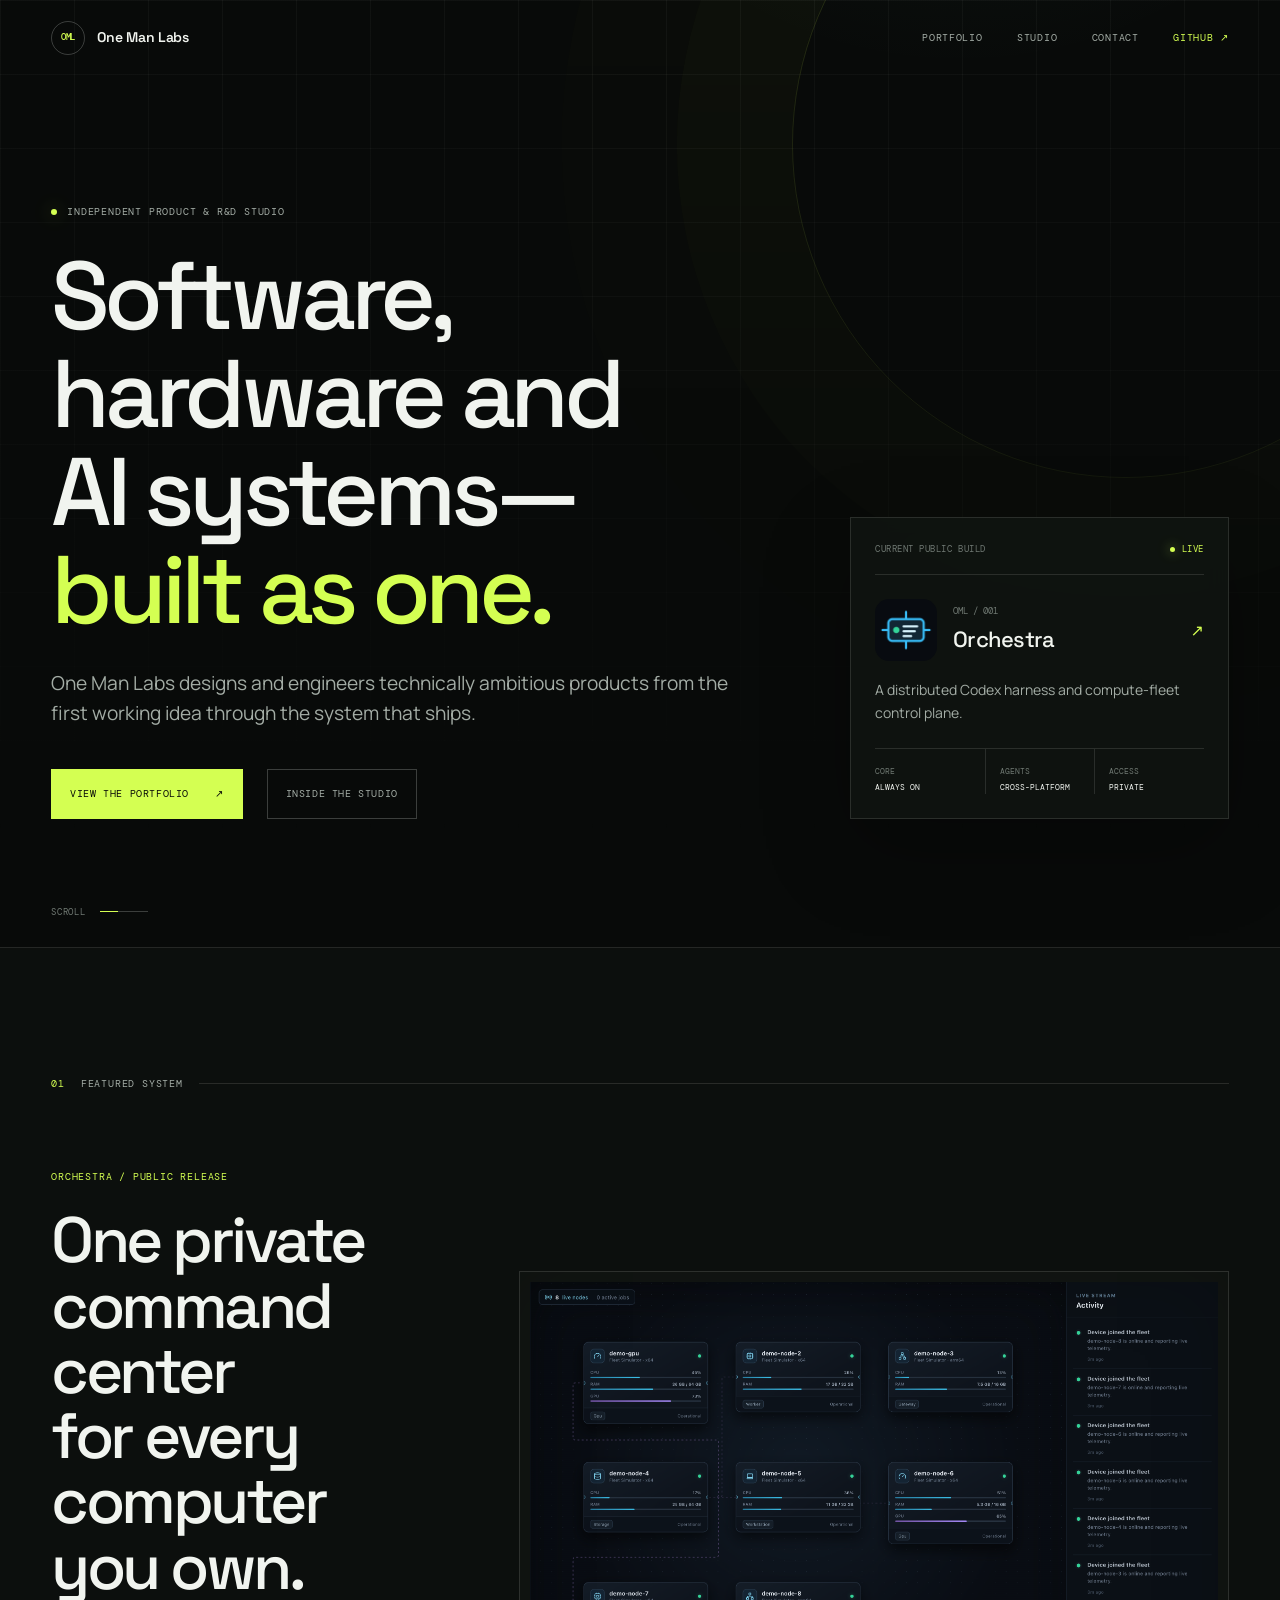
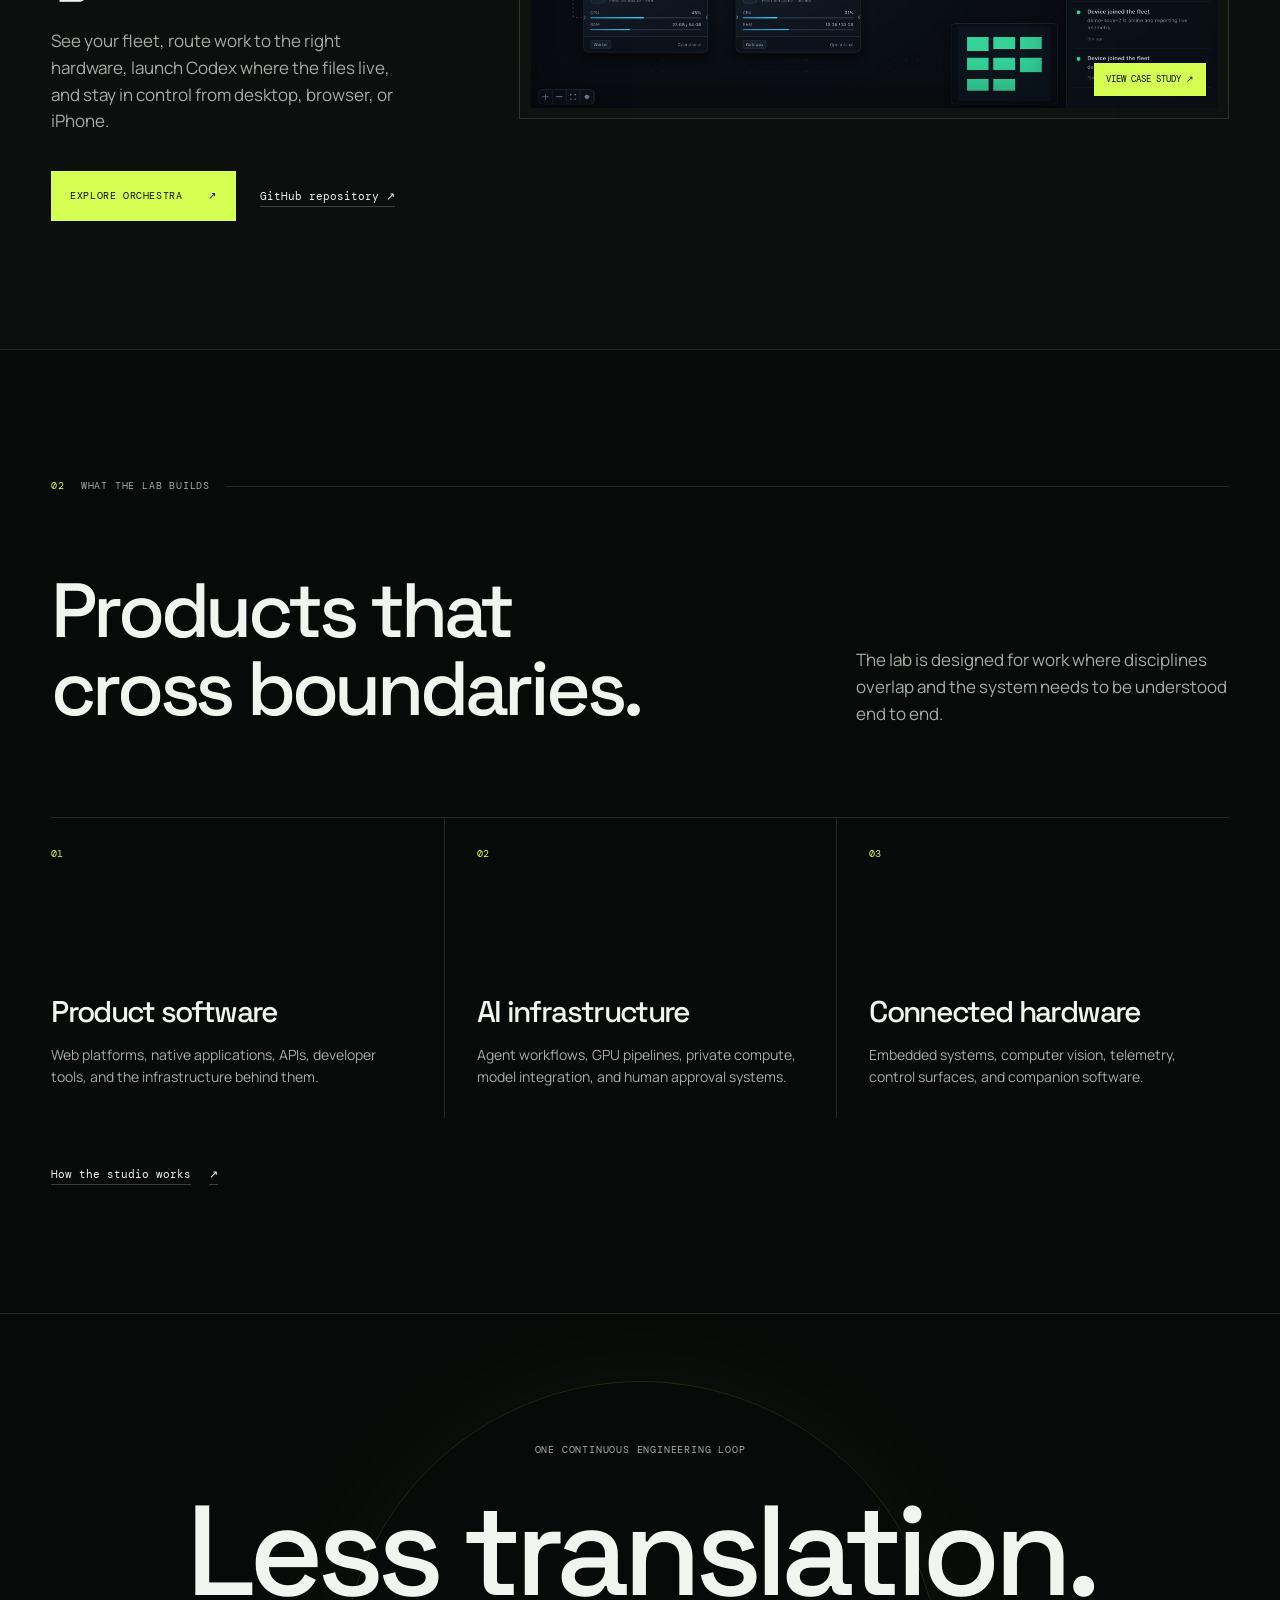
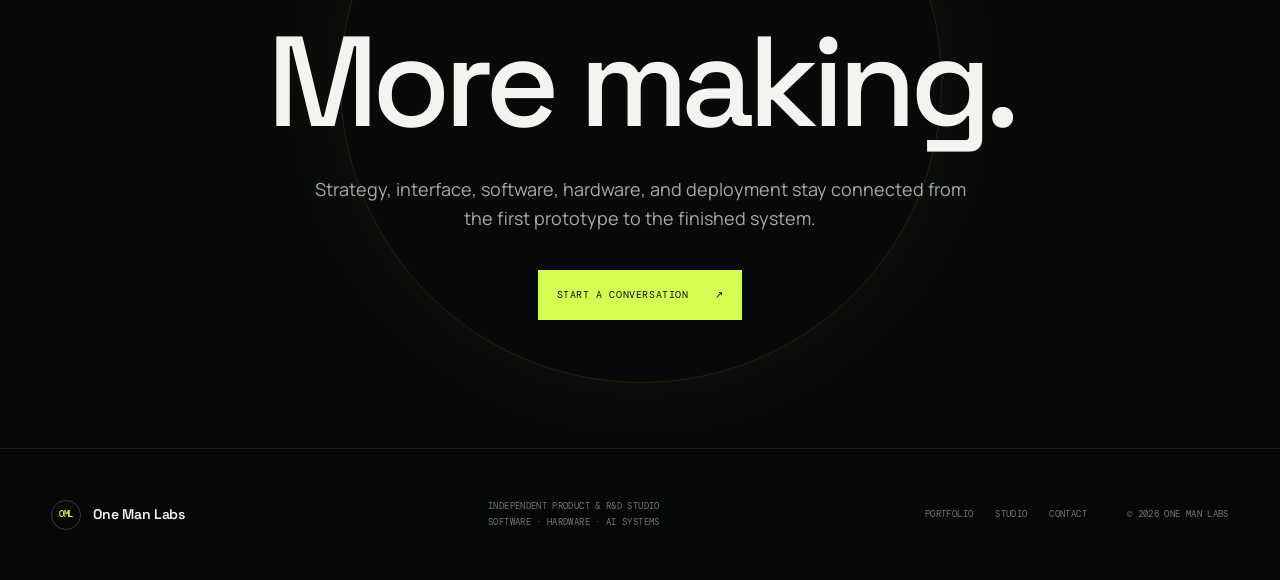
==== commit c16d247a: "Refine portfolio and preserve screenshot proportions" ====
--- a/index.html
+++ b/index.html
@@ -85,7 +85,7 @@
             </div>
           </div>
           <a class="feature-image reveal" href="orchestra.html" aria-label="View the Orchestra project">
-            <img src="assets/orchestra/fleet-canvas.png" alt="Orchestra showing a synthetic compute fleet" width="2048" height="1248">
+            <img src="assets/orchestra/fleet-canvas.png" alt="Orchestra showing a synthetic compute fleet" width="2589" height="1602">
             <span>View case study ↗</span>
           </a>
         </article>
--- a/style.css
+++ b/style.css
@@ -51,6 +51,7 @@
 img {
   display: block;
   max-width: 100%;
+  height: auto;
 }
 
 button,
@@ -611,6 +612,8 @@
 
 .feature-image img {
   width: 100%;
+  aspect-ratio: 2589 / 1602;
+  object-fit: contain;
   transition: transform 0.55s cubic-bezier(.2,.7,.2,1), filter 0.4s ease;
 }
 
@@ -794,6 +797,8 @@
 
 .portfolio-image img {
   width: 100%;
+  aspect-ratio: 2589 / 1602;
+  object-fit: contain;
   transition: transform 0.5s ease;
 }
 
@@ -853,7 +858,8 @@
 .project-grid {
   padding-top: clamp(60px, 8vw, 110px);
   display: grid;
-  grid-template-columns: repeat(3, 1fr);
+  grid-template-columns: minmax(300px, 640px);
+  justify-content: end;
 }
 
 .project-card {
@@ -1240,6 +1246,8 @@
 
 .image-button img {
   width: 100%;
+  height: auto;
+  object-fit: contain;
   transition: transform 0.5s ease, filter 0.3s ease;
 }
 
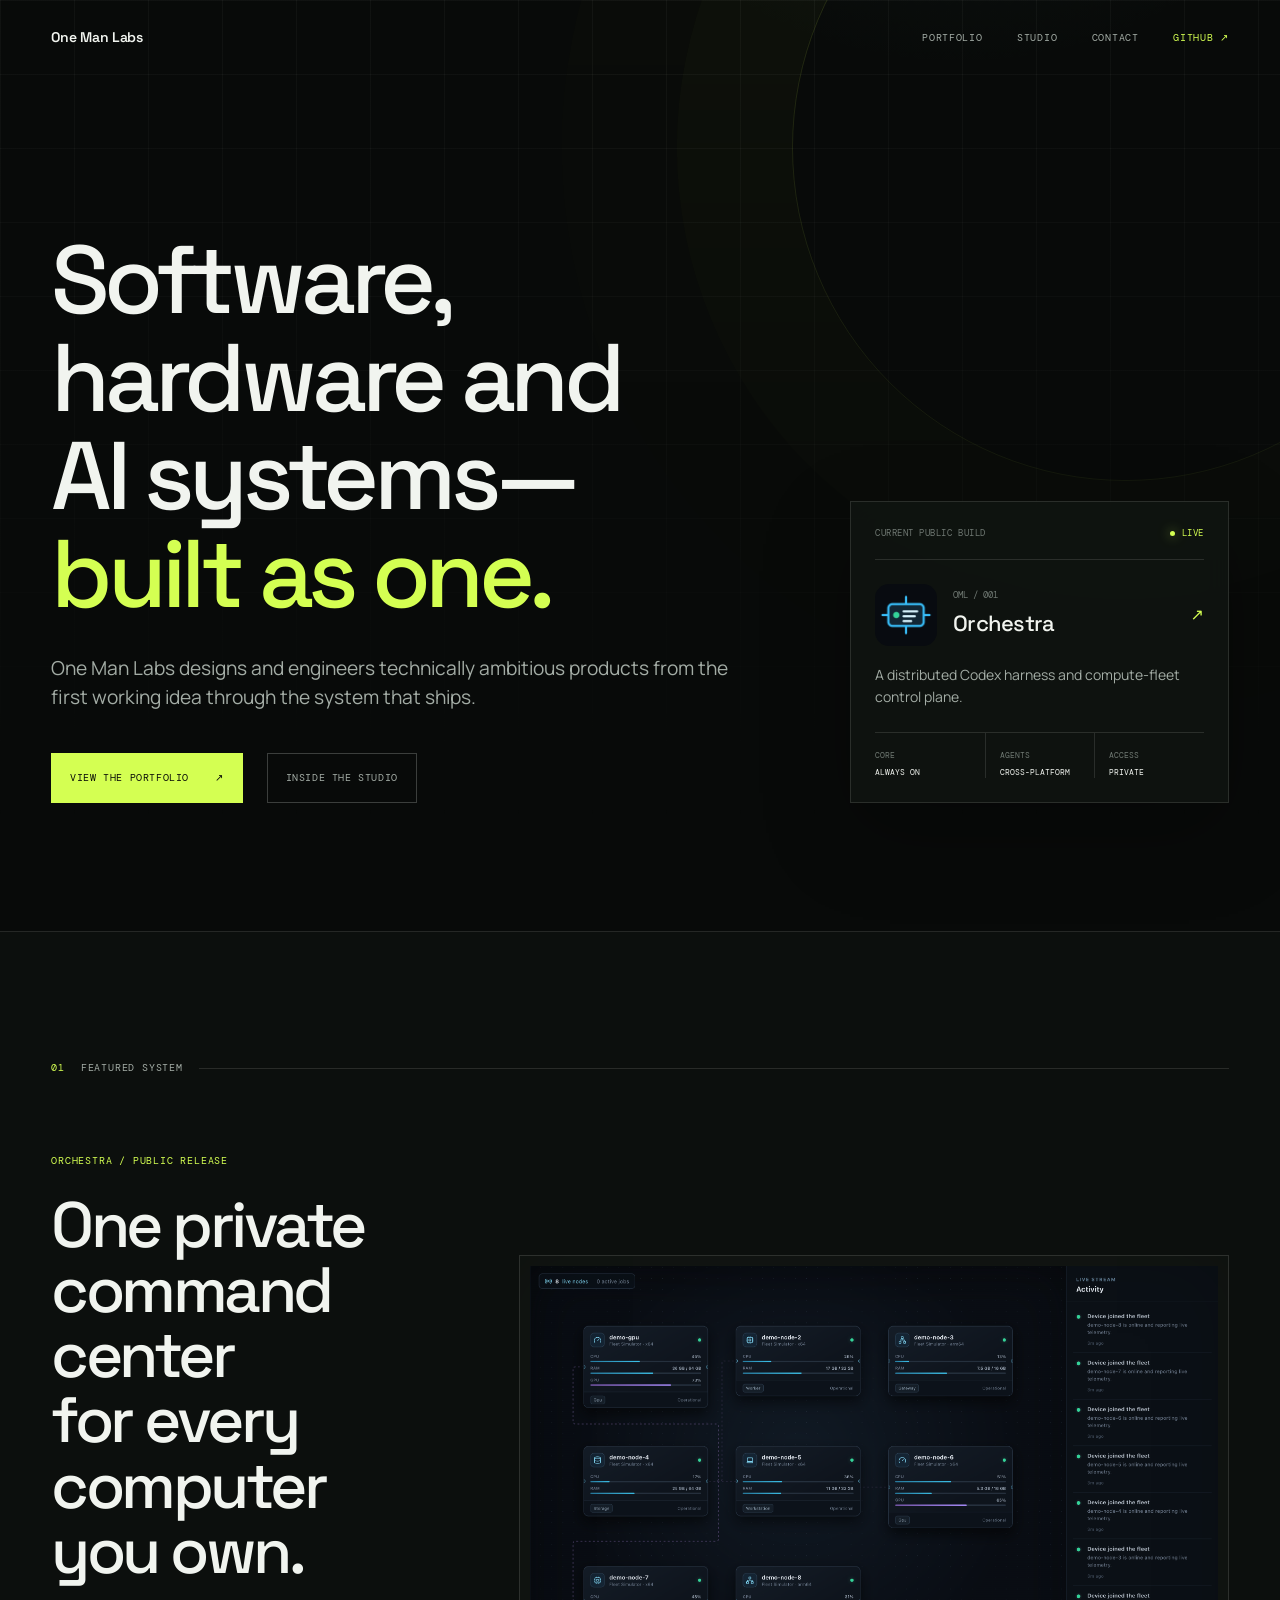
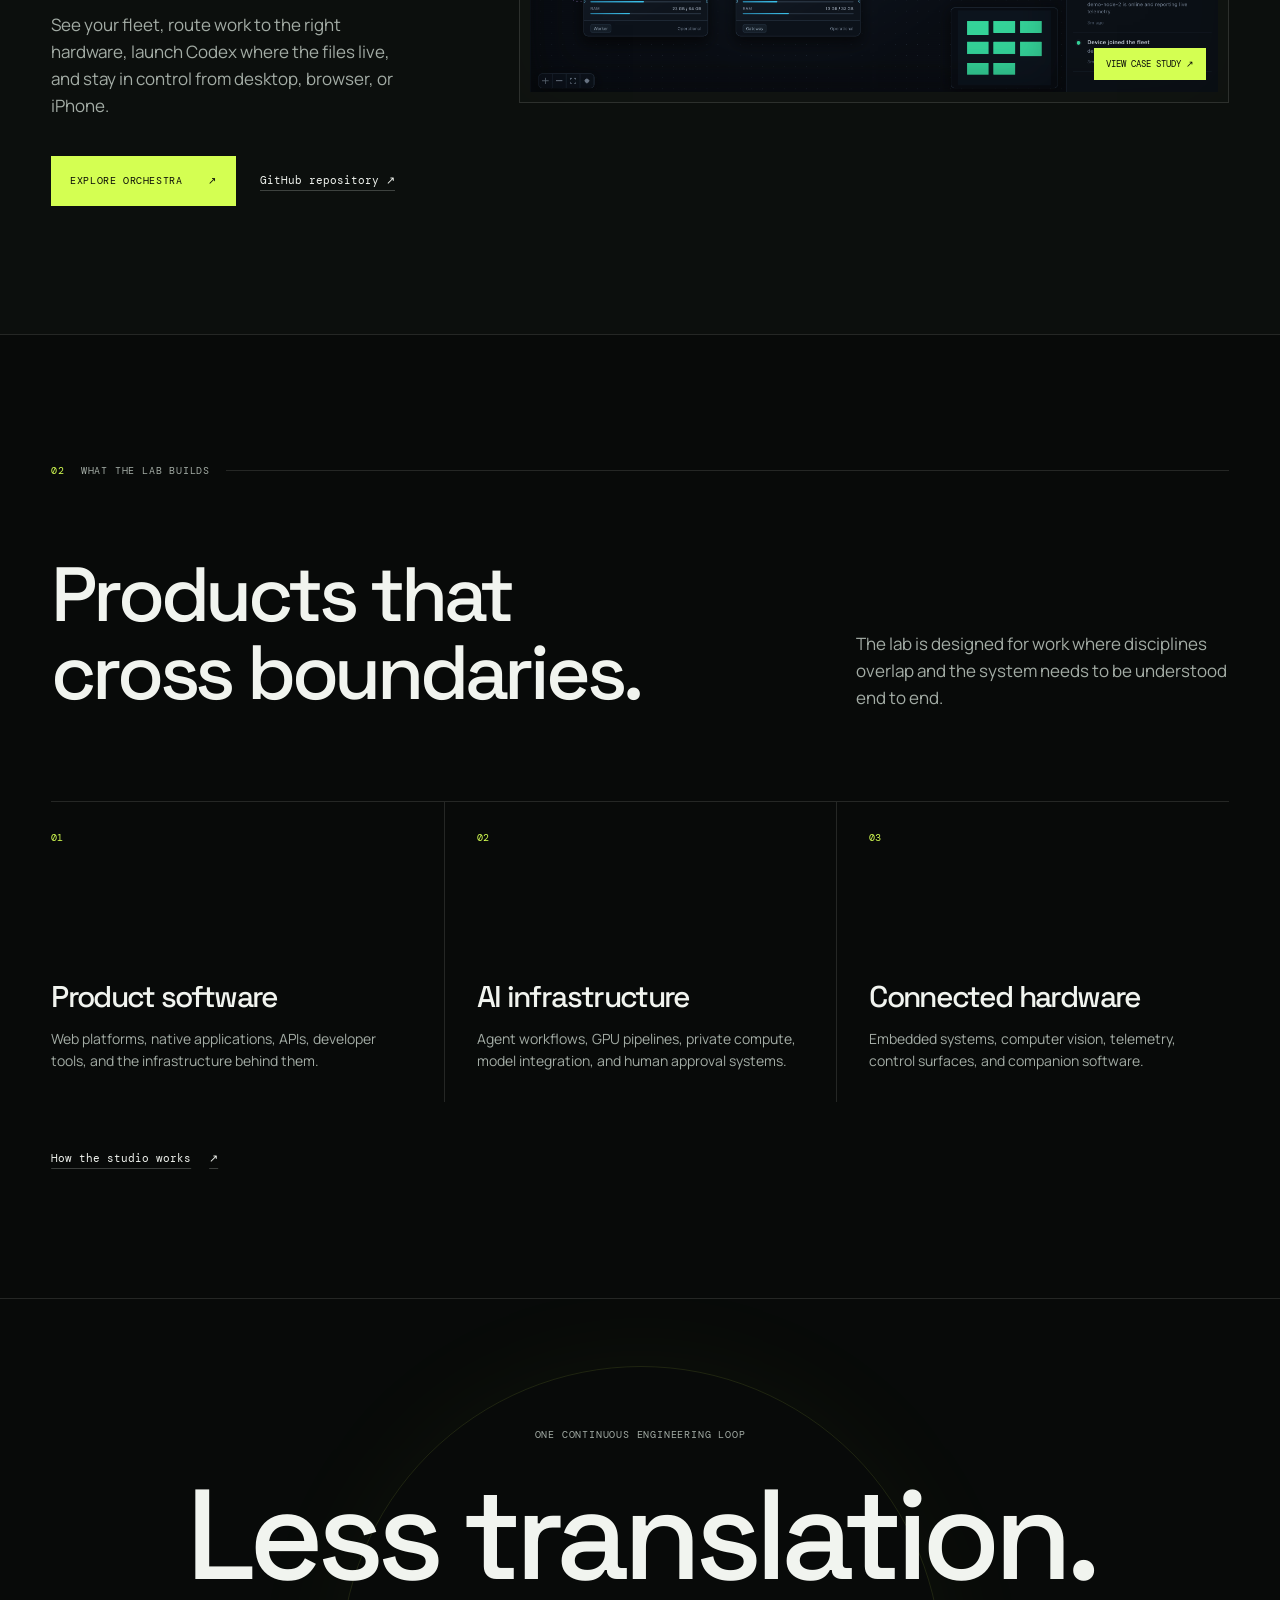
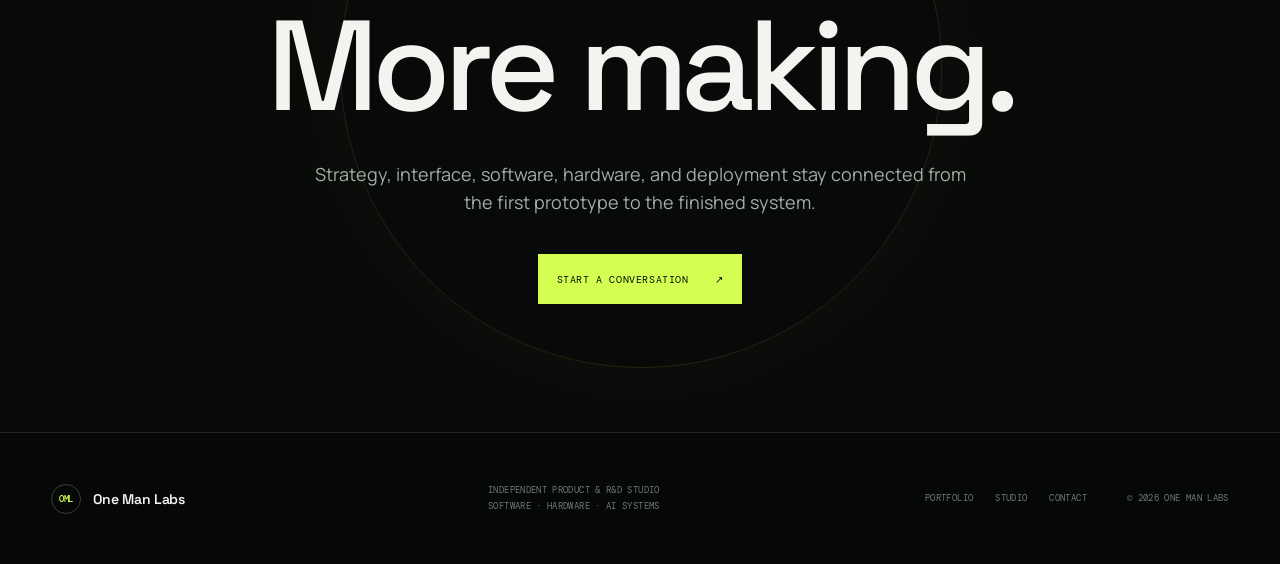
==== commit 65985e55: "Simplify site branding and add OML favicon" ====
--- a/index.html
+++ b/index.html
@@ -14,7 +14,7 @@
   <link rel="canonical" href="https://www.onemanlabs.org/">
   <title>One Man Labs — Product &amp; R&amp;D Studio</title>
   <script>document.documentElement.classList.add("js");</script>
-  <link rel="icon" href="assets/orchestra/orchestra-icon.png">
+  <link rel="icon" type="image/svg+xml" href="assets/oml-favicon.svg">
   <link rel="preconnect" href="https://fonts.googleapis.com">
   <link rel="preconnect" href="https://fonts.gstatic.com" crossorigin>
   <link href="https://fonts.googleapis.com/css2?family=DM+Mono:wght@400;500&amp;family=Manrope:wght@400;500;600&amp;family=Space+Grotesk:wght@400;500;600&amp;display=swap" rel="stylesheet">
@@ -25,7 +25,6 @@
 
   <header class="site-header">
     <a class="site-brand" href="index.html" aria-label="One Man Labs home">
-      <span class="brand-mark">OML</span>
       <span class="brand-name">One Man Labs</span>
     </a>
     <button class="menu-toggle" type="button" aria-expanded="false" aria-controls="site-menu" aria-label="Open navigation">
@@ -44,7 +43,6 @@
       <div class="ambient-grid" aria-hidden="true"></div>
       <div class="page-shell hero-layout">
         <div class="hero-copy reveal">
-          <p class="eyebrow"><span></span> Independent product &amp; R&amp;D studio</p>
           <h1>Software, hardware and AI systems—<em>built as one.</em></h1>
           <p class="hero-lede">One Man Labs designs and engineers technically ambitious products from the first working idea through the system that ships.</p>
           <div class="button-row">
@@ -68,7 +66,6 @@
           </dl>
         </aside>
       </div>
-      <a class="scroll-cue" href="#featured"><span>Scroll</span><i></i></a>
     </section>
 
     <section class="section section-featured" id="featured">
--- a/style.css
+++ b/style.css
@@ -526,43 +526,6 @@
   color: var(--text);
 }
 
-.scroll-cue {
-  position: absolute;
-  z-index: 3;
-  bottom: 28px;
-  left: var(--gutter);
-  display: flex;
-  align-items: center;
-  gap: 14px;
-  color: var(--text-dim);
-  font-family: var(--mono);
-  font-size: 9px;
-  letter-spacing: 0.08em;
-  text-decoration: none;
-  text-transform: uppercase;
-}
-
-.scroll-cue i {
-  width: 48px;
-  height: 1px;
-  overflow: hidden;
-  background: var(--line-strong);
-}
-
-.scroll-cue i::after {
-  content: "";
-  display: block;
-  width: 18px;
-  height: 1px;
-  background: var(--acid);
-  animation: scan 2.2s ease-in-out infinite;
-}
-
-@keyframes scan {
-  0%, 100% { transform: translateX(-20px); }
-  50% { transform: translateX(52px); }
-}
-
 .section-featured {
   background: var(--bg-soft);
 }
@@ -907,44 +870,6 @@
   display: block;
 }
 
-.glyph-nimbus i {
-  width: 44px;
-  height: 44px;
-  border: 1px solid var(--acid);
-  border-radius: 50%;
-}
-
-.glyph-nimbus i:nth-child(1) { left: 25%; top: 26%; }
-.glyph-nimbus i:nth-child(2) { right: 25%; top: 26%; }
-.glyph-nimbus i:nth-child(3) { left: calc(50% - 22px); bottom: 18%; }
-.glyph-nimbus b {
-  width: 80px;
-  height: 80px;
-  left: calc(50% - 40px);
-  top: calc(50% - 40px);
-  border: 1px solid var(--mint);
-  transform: rotate(45deg);
-}
-
-.glyph-racing i {
-  inset-block: 24px;
-  width: 1px;
-  background: var(--line-strong);
-  transform: skewX(-18deg);
-}
-
-.glyph-racing i:nth-child(1) { left: 36%; }
-.glyph-racing i:nth-child(2) { right: 36%; }
-.glyph-racing b {
-  width: 12px;
-  height: 12px;
-  left: calc(50% - 6px);
-  top: calc(50% - 6px);
-  border-radius: 50%;
-  background: var(--acid);
-  box-shadow: 0 0 28px rgba(212, 255, 82, 0.55);
-}
-
 .glyph-parts {
   display: grid;
   grid-template-columns: repeat(2, 34px);
@@ -1096,96 +1021,6 @@
 
 .project-art > p span {
   color: var(--acid);
-}
-
-.art-nimbus .art-node,
-.art-nimbus .art-core {
-  position: absolute;
-  z-index: 2;
-  display: grid;
-  place-items: center;
-  border: 1px solid var(--line-strong);
-  border-radius: 50%;
-  color: var(--text-soft);
-  background: rgba(8, 10, 9, 0.82);
-  font-family: var(--mono);
-  font-size: 10px;
-  text-transform: uppercase;
-}
-
-.art-nimbus .art-node {
-  width: clamp(90px, 10vw, 150px);
-  aspect-ratio: 1;
-}
-
-.art-nimbus .node-a { left: 11%; top: 16%; }
-.art-nimbus .node-b { right: 10%; top: 18%; }
-.art-nimbus .node-c { left: 17%; bottom: 11%; }
-
-.art-nimbus .art-core {
-  width: clamp(170px, 21vw, 310px);
-  aspect-ratio: 1;
-  left: 50%;
-  top: 50%;
-  color: var(--acid);
-  border-color: rgba(212, 255, 82, 0.55);
-  transform: translate(-50%, -50%);
-  box-shadow: 0 0 90px rgba(212, 255, 82, 0.08);
-  font-family: var(--display);
-  font-size: clamp(23px, 3vw, 44px);
-  letter-spacing: -0.04em;
-  text-transform: none;
-}
-
-.art-nimbus > i {
-  position: absolute;
-  left: 50%;
-  top: 50%;
-  width: 44%;
-  height: 1px;
-  background: linear-gradient(90deg, transparent, var(--acid), transparent);
-  transform-origin: left center;
-  opacity: 0.35;
-}
-
-.art-nimbus > i:nth-of-type(1) { transform: rotate(195deg); }
-.art-nimbus > i:nth-of-type(2) { transform: rotate(330deg); }
-.art-nimbus > i:nth-of-type(3) { transform: rotate(145deg); }
-
-.art-race .gate {
-  position: absolute;
-  width: clamp(90px, 13vw, 180px);
-  height: clamp(145px, 21vw, 290px);
-  border: 10px solid rgba(241, 244, 239, 0.72);
-  border-bottom: 0;
-  transform: perspective(600px) rotateY(-18deg);
-}
-
-.art-race .gate-a { left: 12%; bottom: 14%; }
-.art-race .gate-b { left: 43%; top: 15%; transform: scale(.78) perspective(600px) rotateY(-18deg); }
-.art-race .gate-c { right: 10%; bottom: 18%; transform: scale(.58) perspective(600px) rotateY(-18deg); }
-
-.race-line {
-  position: absolute;
-  left: 6%;
-  right: 5%;
-  top: 55%;
-  height: 2px;
-  background: linear-gradient(90deg, transparent, var(--acid) 12%, var(--acid) 84%, transparent);
-  transform: rotate(-7deg);
-  box-shadow: 0 0 20px rgba(212, 255, 82, 0.45);
-}
-
-.art-race b {
-  position: absolute;
-  right: 7%;
-  top: 8%;
-  color: var(--acid);
-  font-family: var(--mono);
-  font-size: 10px;
-  font-weight: 400;
-  letter-spacing: 0.08em;
-  text-transform: uppercase;
 }
 
 .art-parts {
@@ -1966,10 +1801,6 @@
     justify-self: stretch;
   }
 
-  .scroll-cue {
-    display: none;
-  }
-
   .feature-split,
   .section-intro,
   .overview-grid,
